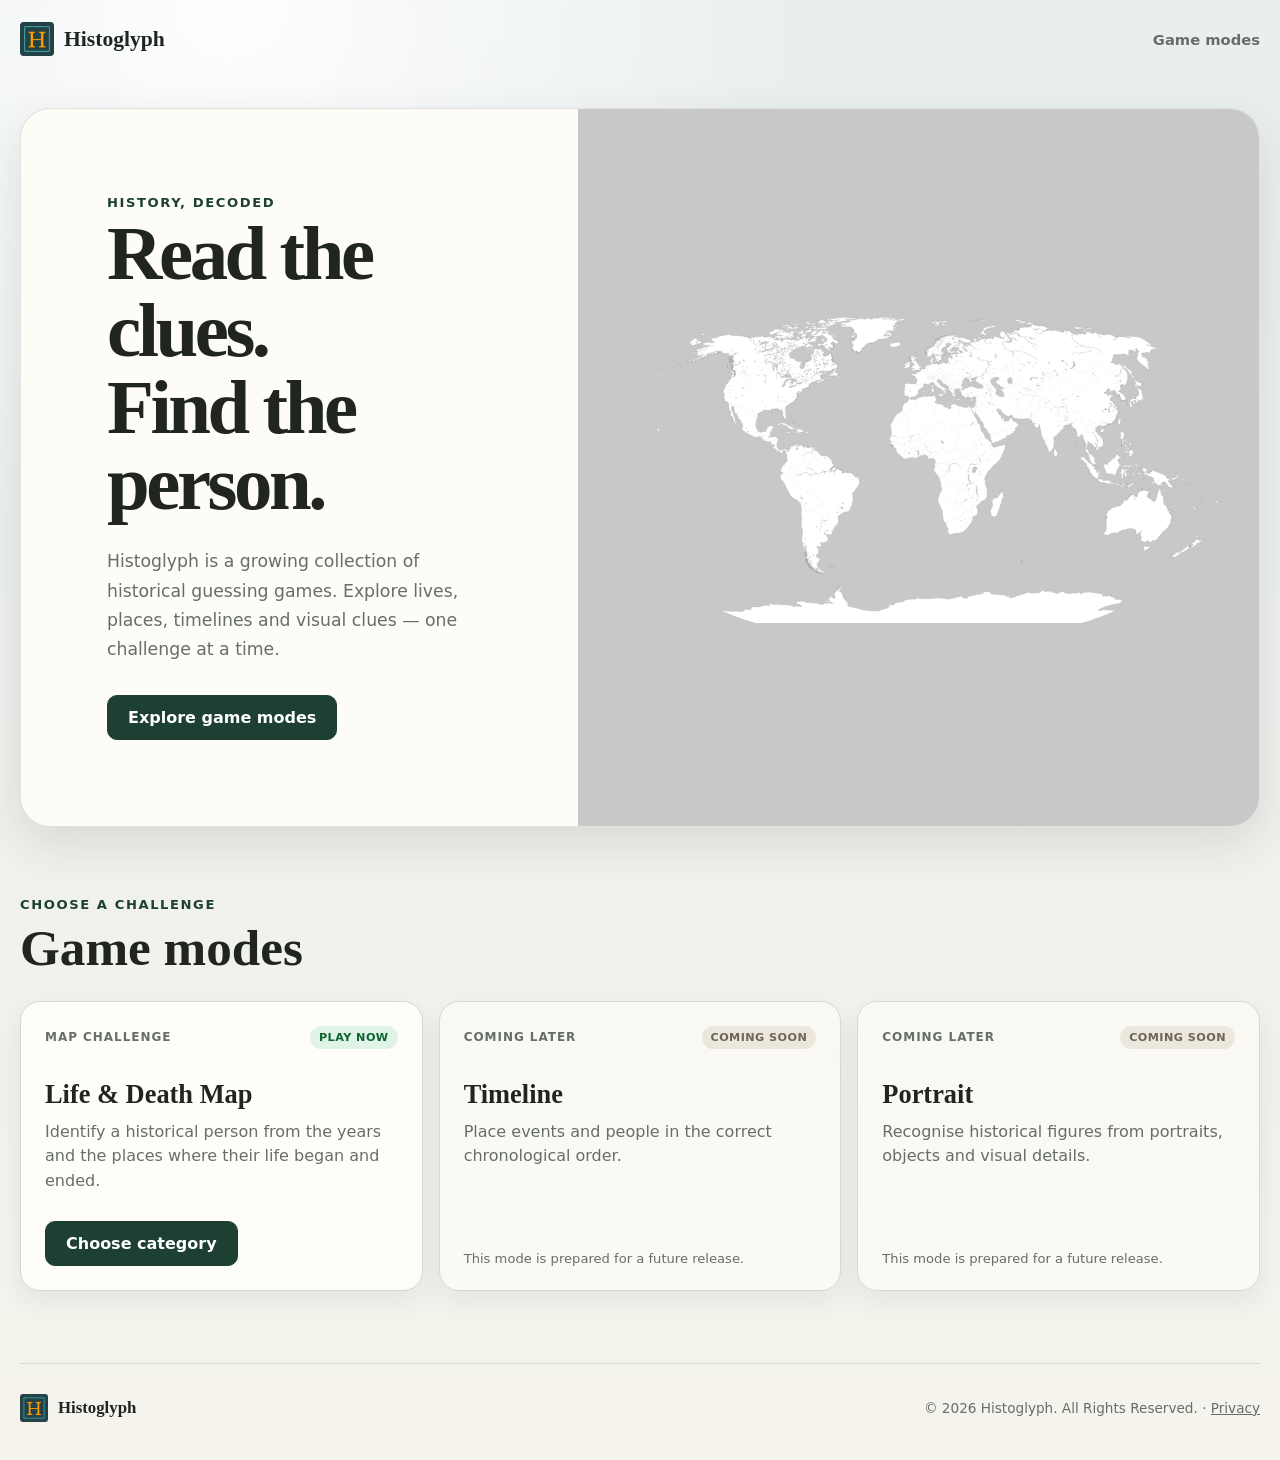
==== index.html @ e473306e "V34" ====
<!DOCTYPE html>
<html lang="en">
<head>
  <meta charset="UTF-8">
  <meta name="viewport" content="width=device-width, initial-scale=1.0">
  <link rel="icon" type="image/png" href="assets/Histoglyph_image.png">
  <link rel="apple-touch-icon" href="assets/Histoglyph_image.png">
  <meta name="description" content="Histoglyph is a collection of interactive history games.">
  <title>Histoglyph — History, decoded</title>
  <link rel="stylesheet" href="styles.css">
  <!-- Google AdSense / Auto ads -->
  <script async src="https://pagead2.googlesyndication.com/pagead/js/adsbygoogle.js?client=ca-pub-9513558430855383"
     crossorigin="anonymous"></script>
</head>
<body class="site-page">
  <header class="site-header">
    <a class="brand" href="index.html" aria-label="Histoglyph home">
      <img class="brand-logo" src="assets/Histoglyph_image.png" alt="" aria-hidden="true">
      <span>Histoglyph</span>
    </a>
    <nav class="site-nav" aria-label="Main navigation">
      <a href="#game-modes">Game modes</a>
    </nav>
  </header>

  <main>
    <section class="home-hero">
      <div class="home-hero-copy">
        <p class="eyebrow">History, decoded</p>
        <h1>Read the clues.<br>Find the person.</h1>
        <p class="home-hero-intro">
          Histoglyph is a growing collection of historical guessing games.
          Explore lives, places, timelines and visual clues — one challenge at a time.
        </p>
        <a class="primary-button hero-button" href="#game-modes">Explore game modes</a>
      </div>

      <div class="home-map-art home-map-art--map-only" aria-hidden="true">
        <img class="hero-map-only" src="assets/detailed-world-map.svg" alt="">
      </div>
    </section>

    <section id="game-modes" class="home-section">
      <div class="section-heading section-heading--compact">
        <div>
          <p class="eyebrow">Choose a challenge</p>
          <h2>Game modes</h2>
        </div>
      </div>
      <div id="game-mode-grid" class="mode-grid"></div>
    </section>

  </main>

  <footer class="site-footer">
    <a class="brand brand--small" href="index.html"><img class="brand-logo" src="assets/Histoglyph_image.png" alt="" aria-hidden="true"><span>Histoglyph</span></a>
    <p>© 2026 Histoglyph. All Rights Reserved. · <a href="privacy.html">Privacy</a></p>
  </footer>

  <script defer src="js/home.bundle.js"></script>
</body>
</html>
---- styles.css ----
:root {
  --background: #e8eef1;
  --surface: #fffdf8;
  --surface-strong: #f5f2e9;
  --text: #202522;
  --muted: #666e69;
  --border: #d4d8d5;
  --primary: #1d4033;
  --primary-hover: #122c22;
  --birth: #138a43;
  --death: #cb3d34;
  --correct: #126e37;
  --incorrect: #a42d27;
  --warning: #8a5a00;
  --warning-bg: #fff4cc;
  --ocean: #c8c8c8;
  --land: #ffffff;
  --coast: #a9a9a9;
  --boundary: #b8b8b8;
  --shadow: 0 16px 45px rgba(35, 48, 43, 0.12);
}

* { box-sizing: border-box; }

body {
  margin: 0;
  min-height: 100vh;
  color: var(--text);
  background:
    radial-gradient(circle at top left, rgba(255, 255, 255, 0.9), transparent 38%),
    var(--background);
  font-family:
    Inter, ui-sans-serif, system-ui, -apple-system, BlinkMacSystemFont,
    "Segoe UI", sans-serif;
}

button, input, select, textarea { font: inherit; }
button { cursor: pointer; }
button:disabled { cursor: not-allowed; opacity: 0.5; }
a { color: inherit; }

.game-shell {
  width: min(1120px, calc(100% - 32px));
  margin: 32px auto;
}

.game-header {
  display: flex;
  align-items: flex-start;
  justify-content: space-between;
  gap: 24px;
  margin-bottom: 22px;
}

.header-actions {
  display: flex;
  align-items: stretch;
  gap: 12px;
}

.eyebrow {
  margin: 0 0 6px;
  color: var(--primary);
  font-size: 0.82rem;
  font-weight: 800;
  letter-spacing: 0.12em;
  text-transform: uppercase;
}

h1 {
  margin: 0;
  font-family: Georgia, "Times New Roman", serif;
  font-size: clamp(2rem, 5vw, 4rem);
  line-height: 1;
}

.intro {
  max-width: 760px;
  margin: 14px 0 0;
  color: var(--muted);
  line-height: 1.6;
}

.score-card {
  min-width: 110px;
  padding: 16px 20px;
  border: 1px solid var(--border);
  border-radius: 16px;
  background: var(--surface);
  box-shadow: var(--shadow);
  text-align: center;
}

.score-card span,
.year-box span,
.round-box span,
.place-details span {
  display: block;
  margin-bottom: 3px;
  color: var(--muted);
  font-size: 0.78rem;
  font-weight: 800;
  letter-spacing: 0.08em;
  text-transform: uppercase;
}

.score-card strong { font-size: 2rem; }

.controls-panel,
.answer-card,
.map-card,
.clue-panel,
.place-details {
  border: 1px solid var(--border);
  background: var(--surface);
  box-shadow: var(--shadow);
}

.controls-panel {
  display: flex;
  align-items: end;
  justify-content: space-between;
  gap: 16px;
  margin-bottom: 16px;
  padding: 16px;
  border-radius: 16px;
}

.controls-panel label,
.answer-card label {
  display: grid;
  gap: 7px;
  font-weight: 750;
}

select, input, textarea {
  width: 100%;
  border: 1px solid var(--border);
  border-radius: 10px;
  color: var(--text);
  background: white;
}

select { min-width: 220px; padding: 10px 12px; }
input { padding: 13px 14px; }

.clue-panel {
  display: grid;
  grid-template-columns: 1fr auto 1fr;
  align-items: stretch;
  margin-bottom: 16px;
  overflow: hidden;
  border-radius: 16px;
}

.year-box, .round-box { padding: 18px 22px; text-align: center; }
.year-box strong, .round-box strong { font-size: clamp(1.3rem, 3vw, 2rem); }
.birth-year-box { border-left: 7px solid var(--birth); }
.death-year-box { border-right: 7px solid var(--death); }

.round-box {
  min-width: 150px;
  border-right: 1px solid var(--border);
  border-left: 1px solid var(--border);
  background: var(--surface-strong);
}

.data-warning {
  margin: 0 0 12px;
  padding: 10px 12px;
  border: 1px solid #e8c86b;
  border-radius: 10px;
  color: var(--warning);
  background: var(--warning-bg);
  font-weight: 700;
}

.map-card {
  overflow: hidden;
  border-radius: 20px;
}

.map-toolbar {
  display: flex;
  align-items: center;
  justify-content: space-between;
  gap: 12px;
  padding: 12px 14px;
  border-bottom: 1px solid var(--border);
  background: var(--surface-strong);
}

.map-toolbar-group {
  display: flex;
  flex-wrap: wrap;
  gap: 8px;
}

.region-button {
  padding: 8px 12px;
  border: 1px solid var(--border);
  border-radius: 999px;
  color: var(--text);
  background: white;
  font-size: 0.88rem;
  font-weight: 700;
}

.region-button.active {
  border-color: var(--primary);
  color: white;
  background: var(--primary);
}

.map-helper-text {
  margin: 0;
  color: var(--muted);
  font-size: 0.82rem;
}


.map-footer {
  display: flex;
  align-items: center;
  justify-content: space-between;
  gap: 16px;
  padding: 10px 14px;
}

.map-legend {
  display: flex;
  flex-wrap: wrap;
  gap: 14px;
  font-size: 0.84rem;
  font-weight: 700;
}

.legend-dot {
  display: inline-block;
  width: 9px;
  height: 9px;
  margin-right: 5px;
  border-radius: 999px;
}

.birth-dot { background: var(--birth); }
.death-dot { background: var(--death); }
.map-credit { margin: 0; color: var(--muted); font-size: 0.75rem; }

.place-details {
  display: grid;
  grid-template-columns: 1fr 1fr;
  gap: 1px;
  margin-top: 16px;
  overflow: hidden;
  border-radius: 16px;
  background: var(--border);
}

.place-details[hidden] { display: none; }
.place-details > div { padding: 15px 18px; background: var(--surface); }

.answer-card { margin-top: 16px; padding: 20px; border-radius: 18px; }

.guess-help {
  margin: 6px 0 10px;
  color: var(--muted);
  font-size: 0.88rem;
  line-height: 1.45;
}

.guess-help strong {
  color: var(--text);
}

.input-row { display: grid; grid-template-columns: 1fr auto; gap: 10px; margin-top: 2px; }

.primary-button,
.secondary-button,
.text-button {
  border-radius: 10px;
  font-weight: 800;
}

.primary-button {
  padding: 12px 20px;
  border: 1px solid var(--primary);
  color: white;
  background: var(--primary);
}
.primary-button:hover { background: var(--primary-hover); }

.secondary-button {
  padding: 10px 16px;
  border: 1px solid var(--border);
  color: var(--text);
  background: var(--surface-strong);
}
.secondary-button:hover { background: #e9e5db; }

.link-button { display: grid; place-items: center; text-decoration: none; }

.text-button {
  padding: 8px 0;
  border: 0;
  color: var(--muted);
  background: transparent;
  text-decoration: underline;
  text-underline-offset: 3px;
}

.action-row { display: flex; justify-content: space-between; gap: 12px; margin-top: 14px; }
.feedback { min-height: 28px; margin-top: 15px; font-weight: 750; line-height: 1.5; }
.feedback.correct { color: var(--correct); }
.feedback.incorrect { color: var(--incorrect); }
.feedback.neutral { color: var(--text); }

@media (max-width: 760px) {
  .game-shell { width: min(100% - 20px, 1120px); margin: 16px auto; }
  .game-header, .header-actions, .map-toolbar { flex-direction: column; align-items: stretch; }
  .score-card { min-width: 88px; }
  .controls-panel { align-items: stretch; flex-direction: column; }
  select { min-width: 0; }
  .clue-panel { grid-template-columns: 1fr 1fr; }
  .round-box {
    grid-column: 1 / -1;
    grid-row: 2;
    border: 0;
    border-top: 1px solid var(--border);
  }
  .birth-year-box, .death-year-box { grid-row: 1; }
  .input-row, .place-details { grid-template-columns: 1fr; }
  .map-footer { align-items: flex-start; flex-direction: column; }
  .offline-vector-map { min-height: 330px; }
}


.offline-vector-map {
  position: relative;
  width: 100%;
  aspect-ratio: 1419.6 / 719.98;
  min-height: 0;
  overflow: hidden;
  background: var(--ocean);
  cursor: grab;
  touch-action: none;
  user-select: none;
}

.offline-vector-map:active { cursor: grabbing; }

.offline-map-scene {
  position: absolute;
  inset: 0;
  transform-origin: 0 0;
  will-change: transform;
}

.offline-map-scene--animate {
  transition: transform 650ms cubic-bezier(0.22, 1, 0.36, 1);
}

.offline-map-image {
  display: block;
  width: 100%;
  height: 100%;
  pointer-events: none;
  user-select: none;
}

.offline-map-marker-layer {
  position: absolute;
  inset: 0;
  pointer-events: none;
}

.offline-map-marker {
  position: absolute;
  z-index: 4;
  width: 14px;
  height: 14px;
  padding: 0;
  border: 2px solid white;
  border-radius: 999px;
  box-shadow: 0 2px 8px rgba(0, 0, 0, 0.42);
  transform: translate(-50%, -50%) scale(var(--marker-inverse-scale, 1));
  transform-origin: center;
  pointer-events: auto;
}

.offline-map-marker--birth { background: var(--birth); }
.offline-map-marker--death { background: var(--death); }
.offline-map-marker--admin {
  width: 17px;
  height: 17px;
  background: #176fbd;
  cursor: grab;
  touch-action: none;
}
.offline-map-marker--admin:active { cursor: grabbing; }

.offline-map-controls {
  position: absolute;
  z-index: 10;
  top: 12px;
  right: 12px;
  display: grid;
  overflow: hidden;
  border: 1px solid rgba(0, 0, 0, 0.18);
  border-radius: 10px;
  background: rgba(255, 255, 255, 0.94);
  box-shadow: 0 5px 18px rgba(0, 0, 0, 0.14);
}

.offline-map-controls button {
  width: 38px;
  height: 36px;
  border: 0;
  border-bottom: 1px solid rgba(0, 0, 0, 0.12);
  color: #222;
  background: transparent;
  font-size: 1.15rem;
  font-weight: 800;
}

.offline-map-controls button:last-child { border-bottom: 0; }
.offline-map-controls button:hover { background: #f0f0f0; }

@media (max-width: 760px) {
  .offline-vector-map {
    min-height: 0;
    aspect-ratio: 1419.6 / 719.98;
  }
}


/* Timed round interface */
.round-status-panel {
  position: relative;
  display: grid;
  grid-template-columns: repeat(3, minmax(0, 1fr));
  margin-bottom: 16px;
  overflow: hidden;
  border: 1px solid var(--border);
  border-radius: 16px;
  background: var(--surface);
  box-shadow: var(--shadow);
}

.round-status-item {
  padding: 15px 18px 18px;
  text-align: center;
}

.round-status-item + .round-status-item {
  border-left: 1px solid var(--border);
}

.round-status-item span {
  display: block;
  margin-bottom: 4px;
  color: var(--muted);
  font-size: 0.75rem;
  font-weight: 800;
  letter-spacing: 0.07em;
  text-transform: uppercase;
}

.round-status-item strong {
  font-size: clamp(1.25rem, 3vw, 1.8rem);
}

.timer-progress {
  position: absolute;
  right: 0;
  bottom: 0;
  left: 0;
  height: 5px;
  overflow: hidden;
  background: #e5e5e5;
}

.timer-progress span {
  display: block;
  width: 100%;
  height: 100%;
  background: var(--primary);
  transform: scaleX(1);
  transform-origin: left center;
  transition: transform 80ms linear, background-color 180ms ease;
}

.round-time-low .timer-status strong,
.round-time-low .points-status strong {
  color: var(--death);
}

.round-time-low .timer-progress span {
  background: var(--death);
}

.map-stage-wrapper {
  position: relative;
}

.round-countdown {
  position: absolute;
  z-index: 30;
  left: 14px;
  bottom: 14px;
  display: flex;
  align-items: center;
  gap: 10px;
  padding: 9px 12px;
  border: 1px solid rgba(0, 0, 0, 0.18);
  border-radius: 12px;
  color: #242424;
  background: rgba(255, 255, 255, 0.94);
  box-shadow: 0 5px 18px rgba(0, 0, 0, 0.16);
  backdrop-filter: blur(6px);
  pointer-events: none;
}

.round-countdown[hidden] {
  display: none;
}

.round-countdown span {
  max-width: 90px;
  font-size: 0.66rem;
  font-weight: 850;
  letter-spacing: 0.09em;
  line-height: 1.15;
  text-transform: uppercase;
}

.round-countdown strong {
  min-width: 1.3em;
  font-family: Georgia, "Times New Roman", serif;
  font-size: 2rem;
  line-height: 0.9;
  text-align: center;
}

.countdown-pulse {
  animation: countdown-pulse 900ms cubic-bezier(0.22, 1, 0.36, 1);
}

@keyframes countdown-pulse {
  from {
    opacity: 0;
    transform: scale(1.3);
  }
  to {
    opacity: 1;
    transform: scale(1);
  }
}

/* Game marker with year and revealed place label */
.offline-map-marker--birth,
.offline-map-marker--death {
  width: 14px;
  height: 14px;
  padding: 0;
  border: 0;
  border-radius: 0;
  background: transparent;
  box-shadow: none;
  overflow: visible;
  pointer-events: none;
}

.offline-map-marker-dot {
  position: absolute;
  inset: 0;
  display: block;
  border: 2px solid white;
  border-radius: 999px;
  box-shadow: 0 2px 8px rgba(0, 0, 0, 0.42);
}

.offline-map-marker--birth .offline-map-marker-dot {
  background: var(--birth);
}

.offline-map-marker--death .offline-map-marker-dot {
  background: var(--death);
}

.offline-map-marker-label {
  position: absolute;
  z-index: 2;
  left: 18px;
  display: grid;
  gap: 3px;
  min-width: max-content;
  max-width: 230px;
  padding: 5px 8px;
  border: 1px solid rgba(0, 0, 0, 0.16);
  border-radius: 8px;
  color: #202020;
  background: rgba(255, 255, 255, 0.95);
  box-shadow: 0 2px 8px rgba(0, 0, 0, 0.16);
  line-height: 1.05;
}

.offline-map-marker-year {
  font-size: 0.76rem;
  font-weight: 900;
  white-space: nowrap;
}

.offline-map-marker-place {
  overflow: hidden;
  color: #4f5551;
  font-size: 0.68rem;
  font-weight: 750;
  text-overflow: ellipsis;
  white-space: nowrap;
}

.offline-map-marker-place[hidden] {
  display: none;
}

.offline-map-marker--birth .offline-map-marker-label {
  bottom: 10px;
  border-left: 4px solid var(--birth);
}

.offline-map-marker--death .offline-map-marker-label {
  top: 10px;
  border-left: 4px solid var(--death);
}

.offline-map-marker--label-left .offline-map-marker-label {
  right: 18px;
  left: auto;
  border-right: 4px solid;
  border-left-width: 1px;
}

.offline-map-marker--birth.offline-map-marker--label-left .offline-map-marker-label {
  border-right-color: var(--birth);
}

.offline-map-marker--death.offline-map-marker--label-left .offline-map-marker-label {
  border-right-color: var(--death);
}

@media (max-width: 760px) {
  .round-status-panel {
    grid-template-columns: 1fr 1fr;
  }

  .round-status-item:first-child {
    grid-column: 1 / -1;
    border-bottom: 1px solid var(--border);
  }

  .round-status-item:nth-child(2) {
    border-left: 0;
  }

  .offline-map-marker-label {
    max-width: 175px;
    padding: 4px 6px;
  }

  .offline-map-marker-year {
    font-size: 0.68rem;
  }

  .offline-map-marker-place {
    font-size: 0.62rem;
  }
}

@media (prefers-reduced-motion: reduce) {
  .countdown-pulse {
    animation: none;
  }
}


/* V10: compact game information and end-of-round result overlay */
.map-game-hud {
  position: absolute;
  z-index: 22;
  top: 12px;
  right: 12px;
  display: grid;
  grid-template-columns: repeat(3, auto);
  overflow: hidden;
  border: 1px solid rgba(0, 0, 0, 0.18);
  border-radius: 12px;
  background: rgba(255, 255, 255, 0.94);
  box-shadow: 0 5px 18px rgba(0, 0, 0, 0.16);
  backdrop-filter: blur(6px);
  pointer-events: none;
}

.map-game-hud-item {
  min-width: 82px;
  padding: 9px 12px;
  text-align: center;
}

.map-game-hud-item + .map-game-hud-item {
  border-left: 1px solid rgba(0, 0, 0, 0.12);
}

.map-game-hud-item span {
  display: block;
  margin-bottom: 2px;
  color: var(--muted);
  font-size: 0.64rem;
  font-weight: 850;
  letter-spacing: 0.07em;
  line-height: 1.1;
  text-transform: uppercase;
}

.map-game-hud-item strong {
  display: block;
  font-size: 1.08rem;
  line-height: 1.15;
}

.map-game-hud-item strong span {
  display: inline;
  margin: 0;
  color: inherit;
  font-size: inherit;
  letter-spacing: 0;
  line-height: inherit;
  text-transform: none;
}

.round-time-low .map-game-hud-time strong {
  color: var(--death);
}

/* Move the map's own zoom buttons away from the game HUD. */
.map-stage-wrapper .offline-map-controls {
  top: auto;
  right: 12px;
  bottom: 12px;
}

.round-result {
  position: absolute;
  z-index: 31;
  left: 14px;
  bottom: 14px;
  display: grid;
  gap: 7px;
  width: min(390px, calc(100% - 28px));
  padding: 16px 18px;
  border: 1px solid rgba(0, 0, 0, 0.18);
  border-radius: 14px;
  color: #242424;
  background: rgba(255, 255, 255, 0.96);
  box-shadow: 0 8px 28px rgba(0, 0, 0, 0.2);
  backdrop-filter: blur(7px);
  text-align: left;
}

.round-result[hidden] {
  display: none;
}

.round-result-status {
  justify-self: start;
  padding: 6px 11px;
  border-radius: 999px;
  color: white;
  background: var(--primary);
  font-size: 0.74rem;
  font-weight: 900;
  letter-spacing: 0.1em;
  text-transform: uppercase;
}

.round-result--correct .round-result-status {
  background: var(--correct);
}

.round-result--incorrect .round-result-status {
  background: var(--incorrect);
}

.round-result--neutral .round-result-status,
.round-result--game-over .round-result-status {
  background: var(--primary);
}

.round-result > strong {
  max-width: 100%;
  font-family: Georgia, "Times New Roman", serif;
  font-size: clamp(1.65rem, 4vw, 2.8rem);
  line-height: 1;
}

.round-result p {
  margin: 3px 0 0;
  font-size: 1.05rem;
  font-weight: 850;
}

.round-result p span {
  font-size: 1.3em;
}

.round-result small {
  color: #4d514e;
  font-size: 0.88rem;
  font-weight: 750;
}

.round-result--game-over > strong {
  font-size: clamp(1.7rem, 4vw, 2.8rem);
}

@media (max-width: 760px) {
  .map-game-hud {
    top: 8px;
    right: 8px;
    grid-template-columns: repeat(3, minmax(0, 1fr));
    width: min(310px, calc(100% - 16px));
  }

  .map-game-hud-item {
    min-width: 0;
    padding: 8px 6px;
  }

  .map-game-hud-item strong {
    font-size: 0.95rem;
  }

  .round-result {
    right: 8px;
    bottom: 8px;
    left: 8px;
    width: auto;
    padding: 13px 14px;
  }

  .round-countdown {
    left: 8px;
    bottom: 8px;
  }
}


/* Histoglyph platform structure */
.site-page {
  background:
    radial-gradient(circle at 18% 0%, rgba(255,255,255,.95), transparent 32%),
    linear-gradient(180deg, #e9eeef 0%, #f5f3ec 100%);
}

.site-header,
.site-footer {
  width: min(1240px, calc(100% - 36px));
  margin-inline: auto;
}

.site-header {
  display: flex;
  align-items: center;
  justify-content: space-between;
  gap: 24px;
  padding: 22px 0;
}

.brand,
.play-brand {
  display: inline-flex;
  align-items: center;
  gap: 10px;
  color: var(--text);
  font-family: Georgia, "Times New Roman", serif;
  font-size: 1.35rem;
  font-weight: 800;
  text-decoration: none;
}

.brand-mark {
  display: grid;
  width: 34px;
  height: 34px;
  place-items: center;
  border-radius: 50% 50% 46% 54% / 42% 55% 45% 58%;
  color: white;
  background: var(--primary);
  font-family: Georgia, "Times New Roman", serif;
  font-size: 1.05rem;
  font-weight: 900;
}

.brand--small { font-size: 1.05rem; }
.brand--small .brand-mark { width: 28px; height: 28px; font-size: .86rem; }

.brand-logo {
  display: block;
  width: 34px;
  height: 34px;
  flex: 0 0 34px;
  object-fit: contain;
}

.brand--small .brand-logo {
  width: 28px;
  height: 28px;
  flex-basis: 28px;
}

.site-nav { display: flex; align-items: center; gap: 22px; }
.site-nav a {
  color: var(--muted);
  font-size: .92rem;
  font-weight: 750;
  text-decoration: none;
}
.site-nav a:hover { color: var(--primary); }

.home-hero {
  display: grid;
  grid-template-columns: minmax(0, .9fr) minmax(420px, 1.1fr);
  width: min(1240px, calc(100% - 36px));
  min-height: 590px;
  margin: 30px auto 70px;
  overflow: hidden;
  border: 1px solid rgba(32,37,34,.12);
  border-radius: 30px;
  background: #fdfcf7;
  box-shadow: var(--shadow);
}

.home-hero-copy {
  display: flex;
  flex-direction: column;
  justify-content: center;
  padding: clamp(38px, 7vw, 86px);
}

.home-hero h1 {
  max-width: 650px;
  font-size: clamp(3rem, 6vw, 5.7rem);
  letter-spacing: -.045em;
}

.home-hero-intro {
  max-width: 590px;
  margin: 24px 0 30px;
  color: var(--muted);
  font-size: 1.08rem;
  line-height: 1.7;
}

.hero-button { align-self: flex-start; text-decoration: none; }

.home-map-art {
  position: relative;
  min-height: 460px;
  overflow: hidden;
  background: #c8c8c8;
}

/* Keep the world map and its decorative route in one SVG coordinate system.
   This prevents the dots from drifting away from the land when the hero crops. */
.hero-map-visual {
  position: absolute;
  width: 145%;
  height: 100%;
  left: -27%;
  top: 0;
  display: block;
  overflow: hidden;
}

.hero-map-visual image {
  opacity: .97;
}

.hero-map-route {
  fill: none;
  stroke: rgba(29,64,51,.58);
  stroke-width: 4.5;
  stroke-linecap: round;
  vector-effect: non-scaling-stroke;
}

.hero-map-point {
  stroke: #fff;
  stroke-width: 5;
  vector-effect: non-scaling-stroke;
  filter: drop-shadow(0 3px 7px rgba(0,0,0,.28));
}

.hero-map-point--birth { fill: var(--birth); }
.hero-map-point--death { fill: var(--death); }

.home-section,
.site-callout,
.mode-page-shell {
  width: min(1240px, calc(100% - 36px));
  margin-inline: auto;
}

.home-section { margin-bottom: 72px; }
.section-heading {
  display: grid;
  grid-template-columns: minmax(0, 1fr) minmax(280px, 460px);
  gap: 34px;
  align-items: end;
  margin-bottom: 24px;
}

.section-heading--compact { grid-template-columns: 1fr; }
.section-heading h2,
.site-callout h2,
.collection-section-heading h2 {
  margin: 0;
  font-family: Georgia, "Times New Roman", serif;
  font-size: clamp(2rem, 4vw, 3.4rem);
}
.section-heading > p,
.site-callout > p { margin: 0; color: var(--muted); line-height: 1.65; }

.mode-grid {
  display: grid;
  grid-template-columns: repeat(3, minmax(0, 1fr));
  gap: 16px;
}
.mode-card,
.collection-card {
  display: flex;
  flex-direction: column;
  min-height: 290px;
  padding: 24px;
  border: 1px solid var(--border);
  border-radius: 20px;
  background: var(--surface);
  box-shadow: 0 10px 28px rgba(35,48,43,.07);
}
.mode-card--clickable,
.collection-card--clickable { cursor: pointer; transition: transform .18s ease, box-shadow .18s ease, border-color .18s ease; }
.mode-card--clickable:hover,
.collection-card--clickable:hover {
  border-color: rgba(29,64,51,.55);
  box-shadow: 0 16px 34px rgba(35,48,43,.13);
  transform: translateY(-3px);
}
.mode-card--coming-soon,
.collection-card--coming-soon { background: rgba(255,253,248,.62); }
.mode-card-top { display: flex; align-items: center; justify-content: space-between; gap: 10px; }
.mode-card-eyebrow { color: var(--muted); font-size: .75rem; font-weight: 850; letter-spacing: .08em; text-transform: uppercase; }
.status-badge {
  display: inline-flex;
  align-self: flex-start;
  padding: 5px 9px;
  border-radius: 999px;
  font-size: .7rem;
  font-weight: 850;
  letter-spacing: .04em;
  text-transform: uppercase;
}
.status-badge--available { color: #0e6330; background: #dff3e6; }
.status-badge--coming-soon { color: #6d6658; background: #ebe7dc; }
.mode-card h2,
.collection-card h3 { margin: 30px 0 10px; font-family: Georgia, "Times New Roman", serif; font-size: 1.65rem; }
.mode-card p,
.collection-card p { margin: 0; color: var(--muted); line-height: 1.55; }
.mode-card-footer,
.collection-card-footer { display: flex; align-items: center; justify-content: space-between; gap: 12px; margin-top: auto; padding-top: 26px; }
.mode-card-action { text-decoration: none; }
.mode-card-disabled-text,
.collection-card-footer > span { color: var(--muted); font-size: .82rem; }
.compact-button { padding: 8px 14px; text-decoration: none; }

.site-callout {
  display: grid;
  grid-template-columns: 1fr 1fr;
  gap: 40px;
  margin-bottom: 80px;
  padding: 34px;
  border: 1px solid rgba(29,64,51,.18);
  border-radius: 22px;
  background: rgba(238,245,241,.85);
}

.site-footer {
  display: flex;
  align-items: center;
  justify-content: space-between;
  gap: 20px;
  padding: 30px 0 38px;
  border-top: 1px solid rgba(32,37,34,.12);
  color: var(--muted);
}
.site-footer p { margin: 0; font-size: .85rem; }

.mode-page-shell { margin-top: 22px; margin-bottom: 80px; }
.breadcrumbs { display: flex; flex-wrap: wrap; align-items: center; gap: 8px; color: var(--muted); font-size: .82rem; }
.breadcrumbs a { color: inherit; text-decoration: none; }
.breadcrumbs a:hover { color: var(--primary); }
.breadcrumbs--play { margin: 10px 0 15px; }
.mode-hero {
  display: grid;
  grid-template-columns: minmax(0, 1.25fr) minmax(300px, .75fr);
  gap: 40px;
  align-items: end;
  margin: 25px 0 58px;
  padding: clamp(30px, 5vw, 58px);
  border: 1px solid var(--border);
  border-radius: 24px;
  background: var(--surface);
  box-shadow: var(--shadow);
}
.mode-hero h1 { font-size: clamp(2.8rem, 6vw, 5rem); }
.mode-hero p:not(.eyebrow) { max-width: 720px; margin: 20px 0 0; color: var(--muted); font-size: 1.05rem; line-height: 1.7; }
.mode-rules { display: grid; gap: 10px; }
.mode-rules span { display: flex; align-items: baseline; gap: 9px; padding: 13px 15px; border-radius: 12px; background: var(--surface-strong); color: var(--muted); }
.mode-rules strong { color: var(--primary); font-size: 1.35rem; }
.collection-groups { display: grid; gap: 56px; }
.collection-section-heading { margin-bottom: 18px; }
.collection-section-heading h2 { font-size: 2.25rem; }
.collection-grid { display: grid; grid-template-columns: repeat(3, minmax(0, 1fr)); gap: 16px; }
.collection-card { min-height: 245px; }
.collection-card h3 { margin-top: 22px; }

.game-header--play { align-items: flex-end; }
.play-brand { margin-bottom: 2px; }
.game-header--play h1 { font-size: clamp(2.3rem, 5vw, 4.3rem); }

/* One split marker when birth and death are the same place */
.combined-dot {
  background: linear-gradient(90deg, var(--birth) 0 50%, var(--death) 50% 100%);
}
.offline-map-marker--combined {
  width: 16px;
  height: 16px;
  padding: 0;
  border: 0;
  border-radius: 0;
  background: transparent;
  box-shadow: none;
  overflow: visible;
  pointer-events: none;
}
.offline-map-marker--combined .offline-map-marker-dot {
  background: linear-gradient(90deg, var(--birth) 0 50%, var(--death) 50% 100%);
}
.offline-map-marker--combined .offline-map-marker-label {
  bottom: 11px;
  border-left: 0;
  padding-left: 11px;
}
.offline-map-marker--combined .offline-map-marker-label::before {
  content: "";
  position: absolute;
  top: 0;
  bottom: 0;
  left: 0;
  width: 4px;
  border-radius: 8px 0 0 8px;
  background: linear-gradient(180deg, var(--birth) 0 50%, var(--death) 50% 100%);
}
.offline-map-marker--combined.offline-map-marker--label-left .offline-map-marker-label {
  right: 20px;
  left: auto;
  padding-right: 11px;
  padding-left: 8px;
  border-right: 0;
}
.offline-map-marker--combined.offline-map-marker--label-left .offline-map-marker-label::before {
  right: 0;
  left: auto;
  border-radius: 0 8px 8px 0;
}

.person-textarea-grid { display: grid; grid-template-columns: 1fr 1fr; gap: 14px; }
.field-help { color: var(--muted); font-size: .76rem; font-weight: 500; }

@media (max-width: 900px) {
  .home-hero { grid-template-columns: 1fr; }
  .home-map-art { min-height: 390px; }
  .mode-grid,
  .collection-grid { grid-template-columns: repeat(2, minmax(0, 1fr)); }
  .mode-hero { grid-template-columns: 1fr; }
}

@media (max-width: 650px) {
  .site-header { align-items: flex-start; }
  .site-nav { flex-direction: column; align-items: flex-end; gap: 8px; }
  .home-hero { margin-top: 10px; border-radius: 20px; }
  .home-hero-copy { padding: 34px 24px; }
  .home-map-art { min-height: 285px; }
  .section-heading,
  .site-callout { grid-template-columns: 1fr; }
  .mode-grid,
  .collection-grid,
  .person-textarea-grid { grid-template-columns: 1fr; }
  .site-footer { align-items: flex-start; flex-direction: column; }
  .game-header--play { align-items: stretch; }
}


/* V13: pre-game settings dialog */
.game-settings-dialog {
  width: min(610px, calc(100% - 28px));
  padding: 0;
  overflow: hidden;
  border: 1px solid rgba(32, 37, 34, 0.18);
  border-radius: 22px;
  color: var(--text);
  background: var(--surface);
  box-shadow: 0 28px 80px rgba(19, 28, 24, 0.3);
}

.game-settings-dialog::backdrop {
  background: rgba(28, 34, 31, 0.58);
  backdrop-filter: blur(5px);
}

.game-settings-form {
  display: grid;
  gap: 20px;
  padding: clamp(22px, 5vw, 34px);
}

.game-settings-heading {
  display: flex;
  align-items: flex-start;
  justify-content: space-between;
  gap: 18px;
}

.game-settings-heading h2 {
  margin: 0;
  font-family: Georgia, "Times New Roman", serif;
  font-size: clamp(1.8rem, 5vw, 2.55rem);
  line-height: 1;
}

.game-settings-heading p:last-child {
  margin: 10px 0 0;
  color: var(--muted);
  line-height: 1.5;
}

.dialog-close-button {
  display: grid;
  flex: 0 0 auto;
  width: 38px;
  height: 38px;
  place-items: center;
  border: 1px solid var(--border);
  border-radius: 999px;
  color: var(--text);
  background: var(--surface-strong);
  font-size: 1.45rem;
  line-height: 1;
}

.game-settings-options {
  display: grid;
  gap: 10px;
}

.game-setting-option {
  display: flex;
  align-items: center;
  justify-content: space-between;
  gap: 18px;
  padding: 16px;
  border: 1px solid var(--border);
  border-radius: 14px;
  background: white;
  cursor: pointer;
}

.game-setting-option:hover {
  border-color: rgba(29, 64, 51, 0.52);
  background: #f8faf8;
}

.game-setting-copy {
  display: grid;
  gap: 4px;
}

.game-setting-copy strong {
  font-size: 1rem;
}

.game-setting-copy small {
  max-width: 430px;
  color: var(--muted);
  font-size: 0.84rem;
  line-height: 1.45;
}

.game-setting-option input[type="checkbox"] {
  width: 22px;
  height: 22px;
  flex: 0 0 auto;
  accent-color: var(--primary);
}

.game-settings-note {
  padding: 12px 14px;
  border-left: 4px solid var(--primary);
  border-radius: 8px;
  color: var(--muted);
  background: var(--surface-strong);
  font-size: 0.84rem;
  line-height: 1.5;
}

.game-settings-actions {
  display: flex;
  justify-content: flex-end;
  gap: 10px;
}

.play-settings-summary {
  display: flex;
  flex-wrap: wrap;
  gap: 8px;
  margin-top: 14px;
}

.play-settings-summary span {
  padding: 7px 10px;
  border: 1px solid var(--border);
  border-radius: 999px;
  color: var(--muted);
  background: var(--surface-strong);
  font-size: 0.78rem;
  font-weight: 750;
}

.map-game-hud-item[hidden] {
  display: none;
}

.untimed-game .map-game-hud {
  grid-template-columns: repeat(2, auto);
}

@media (max-width: 640px) {
  .game-settings-actions {
    align-items: stretch;
    flex-direction: column-reverse;
  }

  .game-settings-actions button {
    width: 100%;
  }

  .game-setting-option {
    align-items: flex-start;
  }
}


/* V14: reliable map loading and flexible game settings */
.map-load-error {
  display: grid;
  width: 100%;
  height: 100%;
  place-content: center;
  gap: 8px;
  padding: 30px;
  color: #722b25;
  background: #f2e7e4;
  text-align: center;
}

.map-load-error strong {
  font-size: 1.05rem;
}

.map-load-error span {
  max-width: 520px;
  color: #6c504d;
  font-size: 0.86rem;
  line-height: 1.5;
}

.game-setting-number {
  width: 92px !important;
  min-width: 92px;
  padding: 10px 8px !important;
  border: 1px solid var(--border);
  border-radius: 10px;
  text-align: center;
  font-weight: 800;
}

.untimed-game .map-game-hud {
  grid-template-columns: repeat(2, auto);
}

.untimed-game #result-metric {
  color: var(--primary);
}

@media (max-width: 640px) {
  .game-setting-option--number {
    align-items: center;
  }

  .game-setting-number {
    width: 78px !important;
    min-width: 78px;
  }
}


/* Projection-safe geometry: both the map image and markers use the exact
   1419.6 × 719.98 SVG viewBox generated by Basemap's Robinson projection. */
.offline-vector-map {
  aspect-ratio: 1419.6 / 719.98;
  min-height: 0;
}
.offline-map-scene,
.offline-map-image,
.offline-map-marker-layer {
  width: 100%;
  height: 100%;
}
.offline-map-image {
  object-fit: fill;
}

/* Supabase administration and setup */
.auth-gate{min-height:100vh;display:grid;place-items:center;padding:24px}.auth-gate[hidden]{display:none}.auth-card{width:min(440px,100%);display:grid;gap:14px;padding:28px;border:1px solid var(--border);border-radius:18px;background:var(--surface);box-shadow:var(--shadow)}.auth-card h1{font-size:2.4rem}.auth-card label{display:grid;gap:6px;font-weight:750}.admin-header-actions{display:flex;flex-wrap:wrap;gap:10px;align-items:center}.pagination-row{display:flex;align-items:center;justify-content:space-between;gap:8px;margin-top:12px;color:var(--muted);font-size:.86rem}.setup-check-list{display:grid;gap:10px;margin-top:18px}.setup-check-row{display:grid;gap:4px;padding:12px;border:1px solid var(--border);border-radius:10px;background:var(--surface-strong)}.setup-check-row span{color:var(--muted);font-size:.9rem}code{font-family:ui-monospace,SFMono-Regular,Menlo,monospace}


/* V18: difficulty selector in the pre-game dialog */
.game-setting-select {
  width: min(190px, 42vw);
  min-width: 155px;
  padding: 10px 34px 10px 12px;
  border: 1px solid var(--border);
  border-radius: 10px;
  color: var(--text);
  background: white;
  font-weight: 750;
}

@media (max-width: 640px) {
  .game-setting-option--select {
    align-items: center;
  }
  .game-setting-select {
    width: 155px;
    min-width: 135px;
  }
}

/* V18: collision-aware map labels. JavaScript tries several positions and
   selects a combination that stays inside the map and does not overlap. */
.offline-map-marker-label {
  top: auto;
  right: auto;
  bottom: auto;
  left: auto;
}

.offline-map-marker[data-label-position="top-right"] .offline-map-marker-label {
  bottom: 12px;
  left: 18px;
}
.offline-map-marker[data-label-position="top-left"] .offline-map-marker-label {
  right: 18px;
  bottom: 12px;
}
.offline-map-marker[data-label-position="bottom-right"] .offline-map-marker-label {
  top: 12px;
  left: 18px;
}
.offline-map-marker[data-label-position="bottom-left"] .offline-map-marker-label {
  top: 12px;
  right: 18px;
}
.offline-map-marker[data-label-position="right"] .offline-map-marker-label {
  top: 50%;
  left: 19px;
  transform: translateY(-50%);
}
.offline-map-marker[data-label-position="left"] .offline-map-marker-label {
  top: 50%;
  right: 19px;
  transform: translateY(-50%);
}
.offline-map-marker[data-label-position="top"] .offline-map-marker-label {
  bottom: 18px;
  left: 50%;
  transform: translateX(-50%);
}
.offline-map-marker[data-label-position="bottom"] .offline-map-marker-label {
  top: 18px;
  left: 50%;
  transform: translateX(-50%);
}

/* Accent follows the side on which the label is placed. */
.offline-map-marker[data-label-position$="left"] .offline-map-marker-label,
.offline-map-marker[data-label-position="left"] .offline-map-marker-label {
  border-right-width: 4px;
  border-left-width: 1px;
}
.offline-map-marker--birth[data-label-position$="left"] .offline-map-marker-label,
.offline-map-marker--birth[data-label-position="left"] .offline-map-marker-label {
  border-right-color: var(--birth);
}
.offline-map-marker--death[data-label-position$="left"] .offline-map-marker-label,
.offline-map-marker--death[data-label-position="left"] .offline-map-marker-label {
  border-right-color: var(--death);
}


/* V20: labels are rendered in a viewport-level layer instead of inside the
   zoomed map scene. This keeps text crisp at every zoom level. */
.offline-map-label-layer {
  position: absolute;
  z-index: 7;
  inset: 0;
  overflow: visible;
  pointer-events: none;
}

.offline-map-label-layer--animate .offline-map-marker-label {
  transition: left 650ms cubic-bezier(0.22, 1, 0.36, 1), top 650ms cubic-bezier(0.22, 1, 0.36, 1);
}

.offline-map-label-layer .offline-map-marker-label {
  position: absolute;
  top: 0;
  left: 0;
  right: auto;
  bottom: auto;
  margin: 0;
  transform: none;
  transform-origin: top left;
  -webkit-font-smoothing: antialiased;
  -moz-osx-font-smoothing: grayscale;
  text-rendering: geometricPrecision;
  backface-visibility: hidden;
  will-change: left, top;
}

.offline-map-marker-label[data-label-position="top-right"] {
  transform: translate(18px, calc(-100% - 12px));
}
.offline-map-marker-label[data-label-position="top-left"] {
  transform: translate(calc(-100% - 18px), calc(-100% - 12px));
}
.offline-map-marker-label[data-label-position="bottom-right"] {
  transform: translate(18px, 12px);
}
.offline-map-marker-label[data-label-position="bottom-left"] {
  transform: translate(calc(-100% - 18px), 12px);
}
.offline-map-marker-label[data-label-position="right"] {
  transform: translate(19px, -50%);
}
.offline-map-marker-label[data-label-position="left"] {
  transform: translate(calc(-100% - 19px), -50%);
}
.offline-map-marker-label[data-label-position="top"] {
  transform: translate(-50%, calc(-100% - 18px));
}
.offline-map-marker-label[data-label-position="bottom"] {
  transform: translate(-50%, 18px);
}

.offline-map-marker-label--birth {
  border-left: 4px solid var(--birth);
}
.offline-map-marker-label--death {
  border-left: 4px solid var(--death);
}
.offline-map-marker-label--combined {
  border-left: 0;
  padding-left: 11px;
}
.offline-map-marker-label--combined::before {
  content: "";
  position: absolute;
  top: 0;
  bottom: 0;
  left: 0;
  width: 4px;
  border-radius: 8px 0 0 8px;
  background: linear-gradient(180deg, var(--birth) 0 50%, var(--death) 50% 100%);
}

.offline-map-marker-label[data-label-position$="left"],
.offline-map-marker-label[data-label-position="left"] {
  border-right-width: 4px;
  border-left-width: 1px;
}
.offline-map-marker-label--birth[data-label-position$="left"],
.offline-map-marker-label--birth[data-label-position="left"] {
  border-right-color: var(--birth);
}
.offline-map-marker-label--death[data-label-position$="left"],
.offline-map-marker-label--death[data-label-position="left"] {
  border-right-color: var(--death);
}
.offline-map-marker-label--combined[data-label-position$="left"],
.offline-map-marker-label--combined[data-label-position="left"] {
  padding-right: 11px;
  padding-left: 8px;
  border-right: 0;
}
.offline-map-marker-label--combined[data-label-position$="left"]::before,
.offline-map-marker-label--combined[data-label-position="left"]::before {
  right: 0;
  left: auto;
  border-radius: 0 8px 8px 0;
}


/* V23: portrait result card. The image credit is a full-width footer rather
   than a caption constrained to the portrait width. */
.result-portrait {
  grid-column: 1;
  grid-row: 1 / span 4;
  width: 136px;
  margin: 0;
  align-self: start;
}
.result-portrait[hidden] { display: none; }
.result-portrait img {
  display: block;
  width: 136px;
  aspect-ratio: 4 / 5;
  border: 1px solid rgba(0, 0, 0, 0.10);
  border-radius: 11px;
  object-fit: cover;
  background: var(--surface-strong);
  box-shadow: 0 3px 12px rgba(0, 0, 0, 0.10);
}

.round-result.round-result--has-portrait {
  grid-template-columns: 136px minmax(0, 1fr);
  grid-template-rows: auto auto auto auto auto;
  column-gap: 17px;
  row-gap: 8px;
  width: min(560px, calc(100% - 28px));
  padding: 18px;
}
.round-result--has-portrait > .round-result-status,
.round-result--has-portrait > strong,
.round-result--has-portrait > p,
.round-result--has-portrait > small { grid-column: 2; }

.result-portrait-credit-row {
  grid-column: 1 / -1;
  display: flex;
  flex-wrap: wrap;
  gap: 4px;
  margin-top: 4px;
  padding-top: 9px;
  border-top: 1px solid rgba(0, 0, 0, 0.10);
  color: #666c68;
  font-size: 0.68rem;
  line-height: 1.35;
  overflow-wrap: anywhere;
}
.result-portrait-credit-row[hidden] { display: none; }
.result-portrait-credit-row span { font-weight: 750; }
.result-portrait-credit-row a {
  color: inherit;
  text-decoration: none;
}
.result-portrait-credit-row a[href]:hover { text-decoration: underline; }

#result-metric[hidden] { display: none; }

@media (max-width: 520px) {
  .result-portrait,
  .result-portrait img { width: 102px; }
  .round-result.round-result--has-portrait {
    grid-template-columns: 102px minmax(0, 1fr);
    column-gap: 12px;
    padding: 14px;
  }
  .result-portrait-credit-row { font-size: 0.62rem; }
}

/* V26: homepage hero uses a concrete example round with a portrait card. */
.hero-map-callout rect {
  fill: rgba(255, 255, 255, 0.96);
  stroke: rgba(32, 37, 34, 0.12);
  stroke-width: 1.4;
}
.hero-map-callout text {
  fill: #202522;
  font-family: Inter, ui-sans-serif, system-ui, -apple-system, BlinkMacSystemFont, "Segoe UI", sans-serif;
  font-size: 15px;
  font-weight: 900;
  letter-spacing: 0.02em;
}
.hero-map-callout-place {
  fill: #5a615d;
  font-size: 13px;
  font-weight: 700;
}
.hero-map-callout--birth rect { stroke: rgba(19, 138, 67, 0.35); }
.hero-map-callout--death rect { stroke: rgba(203, 61, 52, 0.35); }

.hero-person-card {
  position: absolute;
  right: 24px;
  bottom: 24px;
  z-index: 2;
  width: min(270px, calc(100% - 40px));
  overflow: hidden;
  border: 1px solid rgba(32, 37, 34, 0.12);
  border-radius: 18px;
  background: rgba(255, 253, 248, 0.98);
  box-shadow: 0 18px 40px rgba(14, 19, 17, 0.22);
  backdrop-filter: blur(8px);
}
.hero-person-card__image-wrap {
  position: relative;
  aspect-ratio: 4 / 3.7;
  overflow: hidden;
  background: #dedad2;
}
.hero-person-card__image {
  display: block;
  width: 100%;
  height: 100%;
  object-fit: cover;
  object-position: center top;
  filter: grayscale(1);
}
.hero-person-card__image-wrap::after {
  content: "";
  position: absolute;
  inset: auto 0 0;
  height: 56%;
  background: linear-gradient(180deg, rgba(10, 15, 13, 0) 0%, rgba(10, 15, 13, 0.74) 100%);
}
.hero-person-card__name-badge {
  position: absolute;
  right: 14px;
  bottom: 14px;
  left: 14px;
  z-index: 1;
  color: white;
  font-family: Georgia, "Times New Roman", serif;
  font-size: 1.42rem;
  font-weight: 700;
  line-height: 1.05;
}
.hero-person-card__facts {
  display: grid;
  grid-template-columns: 1fr 1fr;
  gap: 1px;
  background: rgba(32, 37, 34, 0.1);
}
.hero-person-card__facts > div {
  display: grid;
  gap: 4px;
  padding: 13px 14px;
  background: rgba(255, 253, 248, 0.98);
}
.hero-person-card__facts span {
  color: var(--muted);
  font-size: 0.73rem;
  font-weight: 800;
  letter-spacing: 0.08em;
  text-transform: uppercase;
}
.hero-person-card__facts strong {
  font-size: 0.96rem;
  line-height: 1.25;
}

/* V26: better phone layout for the actual game. */
@media (max-width: 760px) {
  .game-header--play h1 {
    font-size: clamp(1.9rem, 9vw, 2.7rem);
  }

  .play-settings-summary span {
    font-size: 0.72rem;
  }

  .header-actions > * {
    width: 100%;
  }

  .map-card,
  .answer-card {
    border-radius: 16px;
  }

  .map-stage-wrapper {
    padding-top: 0;
  }

  .map-game-hud {
    top: 10px;
    right: 10px;
    left: 10px;
    grid-template-columns: repeat(3, minmax(0, 1fr));
  }

  .map-game-hud-item {
    min-width: 0;
    padding: 8px 7px;
  }

  .map-game-hud-item span {
    font-size: 0.63rem;
  }

  .map-game-hud-item strong {
    font-size: 0.95rem;
  }

  .round-countdown {
    width: min(240px, calc(100% - 24px));
    padding: 14px 18px;
  }

  .answer-card {
    padding: 16px;
  }

  .input-row,
  .action-row {
    grid-template-columns: 1fr;
    flex-direction: column;
  }

  .action-row > * {
    width: 100%;
  }

  .guess-help {
    font-size: 0.84rem;
  }

  .feedback {
    min-height: 0;
  }

  .offline-map-marker-label {
    max-width: 160px;
    padding: 5px 7px;
  }

  .offline-map-marker-year {
    font-size: 0.72rem;
  }

  .offline-map-marker-place {
    font-size: 0.66rem;
  }
}

@media (max-width: 640px) {
  .home-map-art {
    min-height: 355px;
  }

  .hero-map-visual {
    width: 170%;
    left: -37%;
  }

  .hero-map-callout {
    display: none;
  }

  .hero-person-card {
    right: 14px;
    bottom: 14px;
    width: min(218px, calc(100% - 28px));
    border-radius: 15px;
  }

  .hero-person-card__name-badge {
    right: 12px;
    bottom: 12px;
    left: 12px;
    font-size: 1.18rem;
  }

  .hero-person-card__facts {
    grid-template-columns: 1fr;
  }

  .map-credit {
    line-height: 1.45;
  }

  .round-result {
    width: min(92vw, 420px);
    padding: 16px;
  }

  .round-result.round-result--has-portrait {
    grid-template-columns: 1fr;
    grid-template-rows: auto;
    row-gap: 10px;
    width: min(92vw, 420px);
    padding: 16px;
  }

  .result-portrait {
    grid-column: 1;
    grid-row: auto;
    width: min(138px, 44vw);
    justify-self: center;
  }

  .result-portrait img {
    width: 100%;
  }

  .round-result--has-portrait > .round-result-status,
  .round-result--has-portrait > strong,
  .round-result--has-portrait > p,
  .round-result--has-portrait > small,
  .result-portrait-credit-row {
    grid-column: 1;
    text-align: center;
  }

  .result-portrait-credit-row {
    justify-content: center;
  }
}


/* V27: the settings dialog remains fully usable on small phone screens. */
.game-settings-dialog {
  max-height: calc(100dvh - 20px);
  overflow: hidden;
}

.game-settings-form {
  max-height: calc(100dvh - 22px);
  overflow-y: auto;
  overscroll-behavior: contain;
  -webkit-overflow-scrolling: touch;
  scrollbar-gutter: stable;
}

.game-settings-actions {
  position: sticky;
  z-index: 4;
  bottom: 0;
  margin: 0 -2px -2px;
  padding: 14px 2px 2px;
  background: linear-gradient(180deg, rgba(255,253,248,0), var(--surface) 28%);
}

/* V27: focus the decorative homepage map on the transatlantic Einstein example.
   Both points remain inside the visible crop on desktop and mobile. */
.hero-map-visual {
  width: 100%;
  height: 100%;
  left: 0;
  top: 0;
}

.hero-person-card__placeholder {
  display: grid;
  width: 100%;
  height: 100%;
  place-items: center;
  color: rgba(29, 64, 51, 0.58);
  background:
    radial-gradient(circle at 50% 28%, rgba(255,255,255,.86), transparent 34%),
    linear-gradient(145deg, #dfe8e3, #cbd6d0);
  font-family: Georgia, "Times New Roman", serif;
  font-size: 4rem;
  font-weight: 700;
}

.hero-person-card__image[hidden],
.hero-person-card__placeholder[hidden] {
  display: none;
}

.hero-person-card--loaded .hero-person-card__image {
  animation: heroPortraitFade .28s ease-out both;
}

@keyframes heroPortraitFade {
  from { opacity: 0; transform: scale(1.015); }
  to { opacity: 1; transform: scale(1); }
}

@media (max-width: 640px) {
  .game-settings-dialog {
    width: calc(100% - 16px);
    max-height: calc(100dvh - 12px);
    border-radius: 18px;
  }

  .game-settings-form {
    max-height: calc(100dvh - 14px);
    padding: 18px 16px 14px;
  }

  .game-settings-heading {
    gap: 10px;
  }

  .game-settings-heading h2 {
    font-size: 1.8rem;
  }

  .game-settings-options {
    gap: 8px;
  }

  .game-setting-option {
    padding: 13px;
  }

  .game-setting-option--number,
  .game-setting-option--select {
    align-items: center;
  }

  .game-settings-note {
    font-size: .78rem;
  }

  .game-settings-actions {
    gap: 8px;
    padding-top: 18px;
  }

  .home-map-art {
    min-height: 390px;
  }

  .hero-map-visual {
    width: 100%;
    left: 0;
  }

  .hero-map-callout {
    display: block;
  }

  .hero-person-card {
    right: 12px;
    bottom: 12px;
    width: min(205px, calc(100% - 24px));
  }

  .hero-person-card__image-wrap {
    aspect-ratio: 4 / 3.25;
  }

  .hero-person-card__facts > div {
    padding: 9px 10px;
  }

  .hero-person-card__facts span {
    font-size: .64rem;
  }

  .hero-person-card__facts strong {
    font-size: .8rem;
  }
}


/* V28: polished homepage location labels and proportional life facts. */
.hero-map-callout-bg {
  fill: rgba(255, 255, 255, 0.97);
  stroke: rgba(32, 37, 34, 0.16);
  stroke-width: 1.1;
  filter: drop-shadow(0 3px 5px rgba(25, 32, 29, 0.13));
}

.hero-map-callout-accent {
  stroke: none;
}

.hero-map-callout--birth .hero-map-callout-accent { fill: var(--birth); }
.hero-map-callout--death .hero-map-callout-accent { fill: var(--death); }

.hero-map-callout-leader {
  fill: none;
  stroke-width: 1.5;
  stroke-linecap: round;
  opacity: 0.62;
  vector-effect: non-scaling-stroke;
}
.hero-map-callout-leader--birth { stroke: var(--birth); }
.hero-map-callout-leader--death { stroke: var(--death); }

.hero-map-callout text {
  font-family: Inter, ui-sans-serif, system-ui, -apple-system, BlinkMacSystemFont, "Segoe UI", sans-serif;
  letter-spacing: 0;
}

.hero-map-callout-year {
  fill: #202522;
  font-size: 14px;
  font-weight: 850;
}

.hero-map-callout-place {
  fill: #626965;
  font-size: 12px;
  font-weight: 650;
}

.hero-person-card__facts {
  gap: 0;
  background: #fffdf8;
  border-top: 1px solid rgba(32, 37, 34, 0.10);
}

.hero-person-card__fact {
  position: relative;
  display: grid;
  grid-template-columns: auto 1fr;
  grid-template-areas:
    "label label"
    "year place";
  align-items: baseline;
  column-gap: 7px;
  row-gap: 3px;
  min-width: 0;
  padding: 12px 14px 13px;
  background: #fffdf8;
}

.hero-person-card__fact + .hero-person-card__fact {
  border-left: 1px solid rgba(32, 37, 34, 0.10);
}

.hero-person-card__fact-label {
  grid-area: label;
  display: flex;
  align-items: center;
  gap: 6px;
  margin: 0;
  color: #737a76;
  font-size: 0.62rem;
  font-weight: 800;
  letter-spacing: 0.095em;
  line-height: 1;
  text-transform: uppercase;
}

.hero-person-card__fact-label i {
  width: 6px;
  height: 6px;
  flex: 0 0 auto;
  border-radius: 50%;
}

.hero-person-card__fact--birth .hero-person-card__fact-label i { background: var(--birth); }
.hero-person-card__fact--death .hero-person-card__fact-label i { background: var(--death); }

.hero-person-card__fact strong {
  grid-area: year;
  margin: 0;
  color: #202522;
  font-family: Georgia, "Times New Roman", serif;
  font-size: 1.08rem;
  font-weight: 700;
  line-height: 1;
}

.hero-person-card__fact small {
  grid-area: place;
  min-width: 0;
  overflow: hidden;
  color: #59605c;
  font-size: 0.75rem;
  font-weight: 700;
  line-height: 1.15;
  text-overflow: ellipsis;
  white-space: nowrap;
}

@media (max-width: 640px) {
  .hero-person-card__facts {
    grid-template-columns: 1fr 1fr;
  }

  .hero-person-card__fact {
    grid-template-columns: 1fr;
    grid-template-areas:
      "label"
      "year"
      "place";
    gap: 3px;
    padding: 10px 10px 11px;
  }

  .hero-person-card__fact + .hero-person-card__fact {
    border-top: 0;
    border-left: 1px solid rgba(32, 37, 34, 0.10);
  }

  .hero-person-card__fact strong {
    font-size: 0.98rem;
  }

  .hero-person-card__fact small {
    font-size: 0.68rem;
  }

  .hero-person-card__fact-label {
    font-size: 0.56rem;
  }
}

/* V28 specificity guards against the older V26 hero rules. */
.hero-map-callout .hero-map-callout-bg {
  fill: rgba(255, 255, 255, 0.97);
  stroke: rgba(32, 37, 34, 0.16);
  stroke-width: 1.1;
}
.hero-map-callout .hero-map-callout-accent { stroke: none; }
.hero-map-callout--birth .hero-map-callout-bg,
.hero-map-callout--death .hero-map-callout-bg { stroke: rgba(32, 37, 34, 0.16); }

.hero-person-card__facts > .hero-person-card__fact {
  display: grid;
  grid-template-columns: auto 1fr;
  grid-template-areas: "label label" "year place";
  align-items: baseline;
  column-gap: 7px;
  row-gap: 3px;
  min-width: 0;
  padding: 12px 14px 13px;
  background: #fffdf8;
}
.hero-person-card__facts .hero-person-card__fact-label {
  grid-area: label;
  display: flex;
  margin: 0;
  color: #737a76;
  font-size: 0.62rem;
  font-weight: 800;
  letter-spacing: 0.095em;
  line-height: 1;
  text-transform: uppercase;
}
.hero-person-card__facts .hero-person-card__fact strong {
  grid-area: year;
  font-family: Georgia, "Times New Roman", serif;
  font-size: 1.08rem;
  line-height: 1;
}
.hero-person-card__facts .hero-person-card__fact small {
  grid-area: place;
  color: #59605c;
  font-size: 0.75rem;
  font-weight: 700;
  line-height: 1.15;
}

@media (max-width: 640px) {
  .hero-person-card__facts > .hero-person-card__fact {
    grid-template-columns: 1fr;
    grid-template-areas: "label" "year" "place";
    gap: 3px;
    padding: 10px 10px 11px;
  }
  .hero-person-card__facts .hero-person-card__fact strong { font-size: 0.98rem; }
  .hero-person-card__facts .hero-person-card__fact small { font-size: 0.68rem; }
  .hero-person-card__facts .hero-person-card__fact-label { font-size: 0.56rem; }
}


/* V29: smaller map clues and fully readable birth/death locations. */
.hero-map-point {
  stroke-width: 3;
  filter: drop-shadow(0 2px 4px rgba(0, 0, 0, 0.22));
}

.hero-map-callout-bg {
  filter: drop-shadow(0 2px 4px rgba(25, 32, 29, 0.10));
}

.hero-map-callout-year {
  font-size: 10.5px;
  font-weight: 850;
}

.hero-map-callout-place {
  font-size: 9.5px;
  font-weight: 700;
}

.hero-map-callout-leader {
  stroke-width: 1.15;
  opacity: 0.52;
}

/* Give the life facts the width they need and never truncate a place name. */
.hero-person-card {
  width: min(292px, calc(100% - 40px));
}

.hero-person-card__facts {
  grid-template-columns: minmax(0, 1fr) minmax(0, 1fr);
}

.hero-person-card__facts > .hero-person-card__fact {
  grid-template-columns: 1fr;
  grid-template-areas:
    "label"
    "year"
    "place";
  align-content: start;
  gap: 4px;
  padding: 12px 13px 14px;
}

.hero-person-card__facts .hero-person-card__fact strong {
  font-size: 1.02rem;
  line-height: 1.05;
}

.hero-person-card__facts .hero-person-card__fact small {
  display: block;
  min-width: 0;
  overflow: visible;
  color: #555d58;
  font-size: 0.76rem;
  font-weight: 720;
  line-height: 1.25;
  text-overflow: clip;
  white-space: normal;
  overflow-wrap: anywhere;
}

@media (max-width: 640px) {
  .hero-person-card {
    width: min(232px, calc(100% - 24px));
  }

  .hero-person-card__facts > .hero-person-card__fact {
    gap: 3px;
    padding: 10px 10px 12px;
  }

  .hero-person-card__facts .hero-person-card__fact strong {
    font-size: 0.92rem;
  }

  .hero-person-card__facts .hero-person-card__fact small {
    font-size: 0.67rem;
    line-height: 1.22;
  }

  .hero-person-card__facts .hero-person-card__fact-label {
    font-size: 0.54rem;
  }
}


/* V30: calmer homepage map composition and smaller clue labels. */
.home-map-art {
  display: flex;
  align-items: stretch;
}

.hero-map-visual {
  width: 132%;
  left: -18%;
}

.hero-map-route {
  stroke-width: 3.1;
  stroke: rgba(29, 64, 51, 0.5);
}

.hero-map-point {
  stroke-width: 2.4;
  filter: drop-shadow(0 1px 2px rgba(0, 0, 0, 0.16));
}

.hero-map-callout-bg {
  filter: drop-shadow(0 1px 2px rgba(25, 32, 29, 0.08));
}

.hero-map-callout-year {
  font-size: 8.9px;
  font-weight: 820;
}

.hero-map-callout-place {
  font-size: 8.05px;
  font-weight: 690;
  letter-spacing: 0.01em;
}

.hero-map-callout-leader {
  stroke-width: 0.95;
  opacity: 0.44;
}

.hero-person-card {
  width: min(310px, calc(100% - 34px));
  right: 18px;
  bottom: 18px;
}

.hero-person-card__facts {
  grid-template-columns: repeat(2, minmax(0, 1fr));
  gap: 0;
}

.hero-person-card__facts > .hero-person-card__fact {
  padding: 12px 14px 13px;
  gap: 2px;
}

.hero-person-card__facts .hero-person-card__fact strong {
  font-size: 1.08rem;
  line-height: 1.02;
}

.hero-person-card__facts .hero-person-card__fact small {
  font-size: 0.8rem;
  line-height: 1.28;
  overflow-wrap: normal;
  word-break: normal;
}

@media (max-width: 920px) {
  .hero-map-visual {
    width: 136%;
    left: -22%;
  }

  .hero-person-card {
    width: min(282px, calc(100% - 26px));
    right: 13px;
    bottom: 13px;
  }

  .hero-person-card__facts > .hero-person-card__fact {
    padding: 11px 12px 12px;
  }

  .hero-person-card__facts .hero-person-card__fact small {
    font-size: 0.74rem;
  }
}

@media (max-width: 640px) {
  .home-map-art {
    min-height: 300px;
  }

  .hero-map-visual {
    width: 152%;
    left: -29%;
  }

  .hero-person-card {
    width: min(236px, calc(100% - 20px));
    right: 10px;
    bottom: 10px;
  }

  .hero-person-card__facts {
    grid-template-columns: 1fr 1fr;
  }

  .hero-person-card__facts > .hero-person-card__fact {
    padding: 9px 9px 10px;
  }

  .hero-person-card__facts .hero-person-card__fact strong {
    font-size: 0.9rem;
  }

  .hero-person-card__facts .hero-person-card__fact small {
    font-size: 0.63rem;
    line-height: 1.2;
  }

  .hero-person-card__facts .hero-person-card__fact-label {
    font-size: 0.54rem;
  }
}

/* V31: only reduce the place-name text inside the homepage map labels. */
.hero-map-callout-place {
  font-size: 5.7px;
  font-weight: 650;
  letter-spacing: 0;
}


/* V32: simplified homepage hero — map only. */
.home-map-art--map-only {
  display: grid;
  place-items: center;
  min-height: 460px;
  padding: clamp(18px, 3vw, 34px);
  overflow: hidden;
  background: var(--ocean);
}

.hero-map-only {
  display: block;
  width: 100%;
  height: 100%;
  max-width: none;
  object-fit: contain;
  object-position: center;
}

@media (max-width: 900px) {
  .home-map-art--map-only {
    min-height: 360px;
    padding: 18px;
  }
}

@media (max-width: 640px) {
  .home-map-art--map-only {
    min-height: 270px;
    padding: 12px;
  }
}
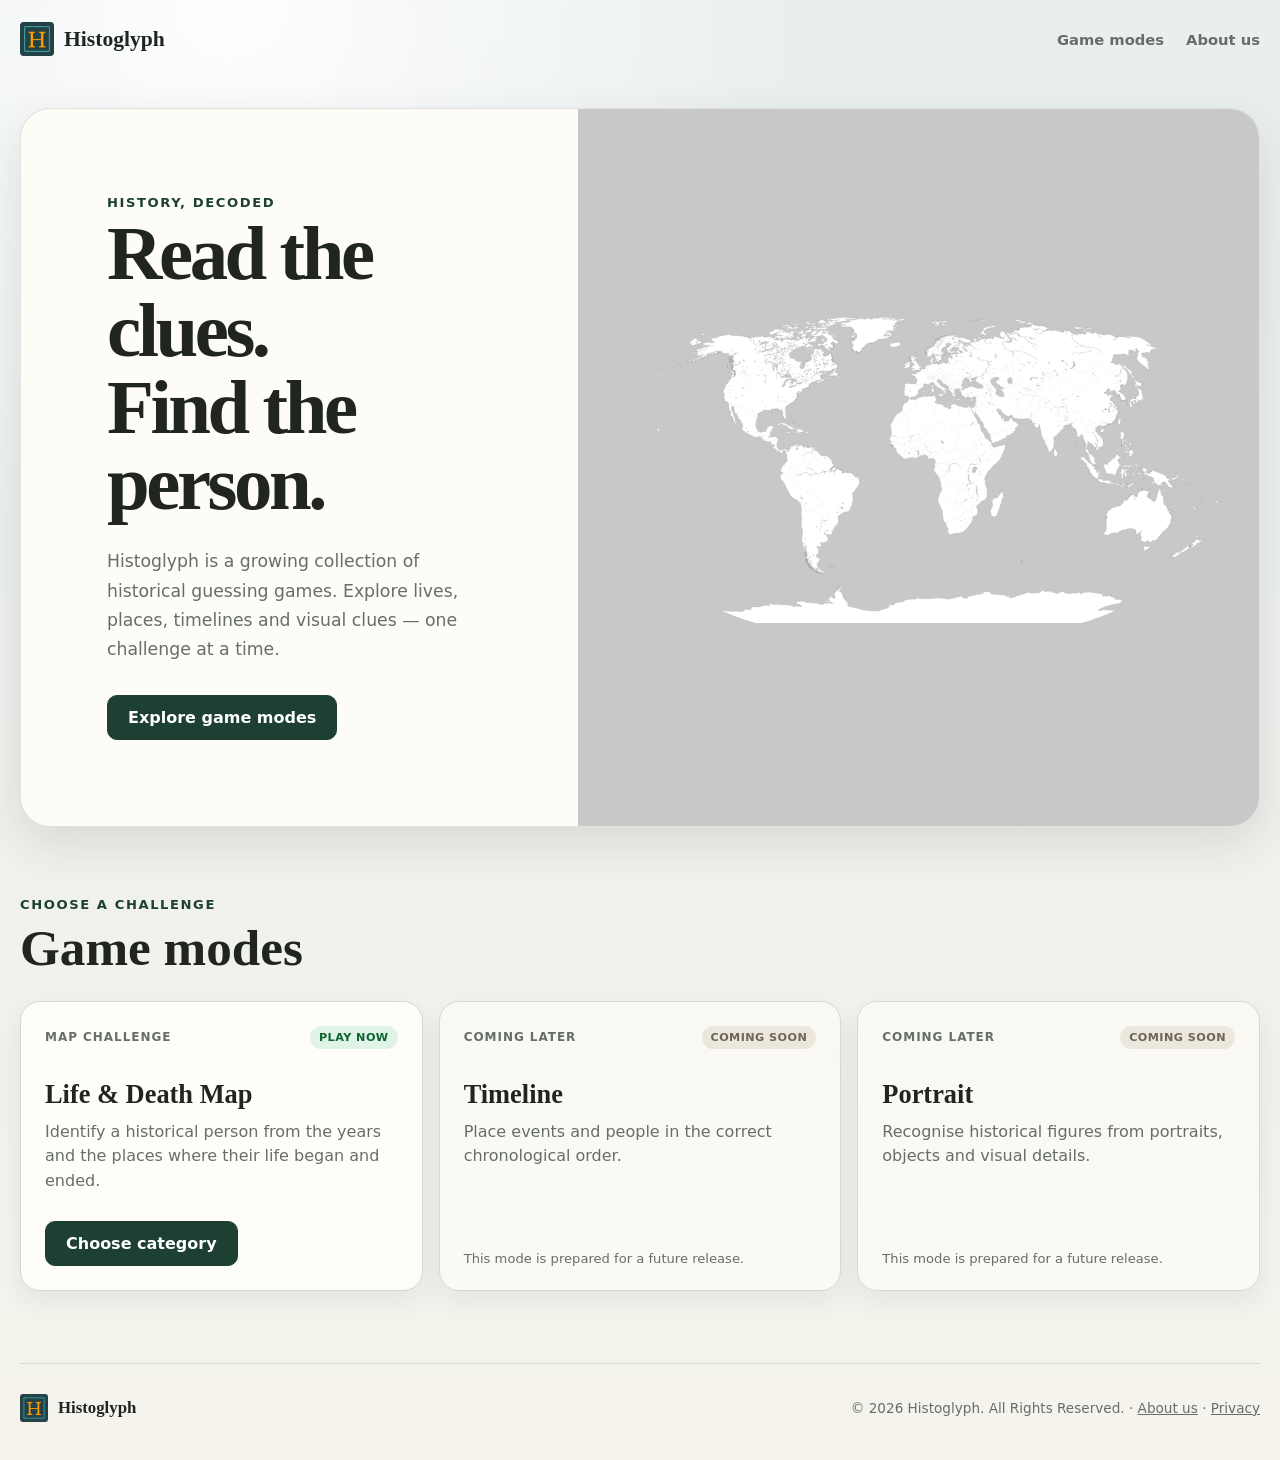
==== commit 7e0a61b0: "V36" ====
--- a/index.html
+++ b/index.html
@@ -20,6 +20,7 @@
     </a>
     <nav class="site-nav" aria-label="Main navigation">
       <a href="#game-modes">Game modes</a>
+      <a href="about.html">About us</a>
     </nav>
   </header>
 
@@ -54,7 +55,7 @@
 
   <footer class="site-footer">
     <a class="brand brand--small" href="index.html"><img class="brand-logo" src="assets/Histoglyph_image.png" alt="" aria-hidden="true"><span>Histoglyph</span></a>
-    <p>© 2026 Histoglyph. All Rights Reserved. · <a href="privacy.html">Privacy</a></p>
+    <p>© 2026 Histoglyph. All Rights Reserved. · <a href="about.html">About us</a> · <a href="privacy.html">Privacy</a></p>
   </footer>
 
   <script defer src="js/home.bundle.js"></script>
--- a/styles.css
+++ b/styles.css
@@ -2548,3 +2548,35 @@
     padding: 12px;
   }
 }
+
+
+/* V35: occupation line in the completed-round result card. */
+.result-occupations {
+  margin: -1px 0 2px;
+  color: var(--muted);
+  font-size: 0.86rem !important;
+  font-weight: 760 !important;
+  line-height: 1.3;
+  letter-spacing: 0.01em;
+}
+.result-occupations[hidden] { display: none; }
+
+.round-result.round-result--has-portrait {
+  grid-template-rows: auto auto auto auto auto auto;
+}
+.round-result--has-portrait > .result-occupations {
+  grid-column: 2;
+}
+.result-portrait {
+  grid-row: 1 / span 5;
+}
+
+@media (max-width: 640px) {
+  .round-result--has-portrait > .result-occupations {
+    grid-column: 1;
+    text-align: center;
+  }
+  .result-occupations {
+    font-size: 0.78rem !important;
+  }
+}
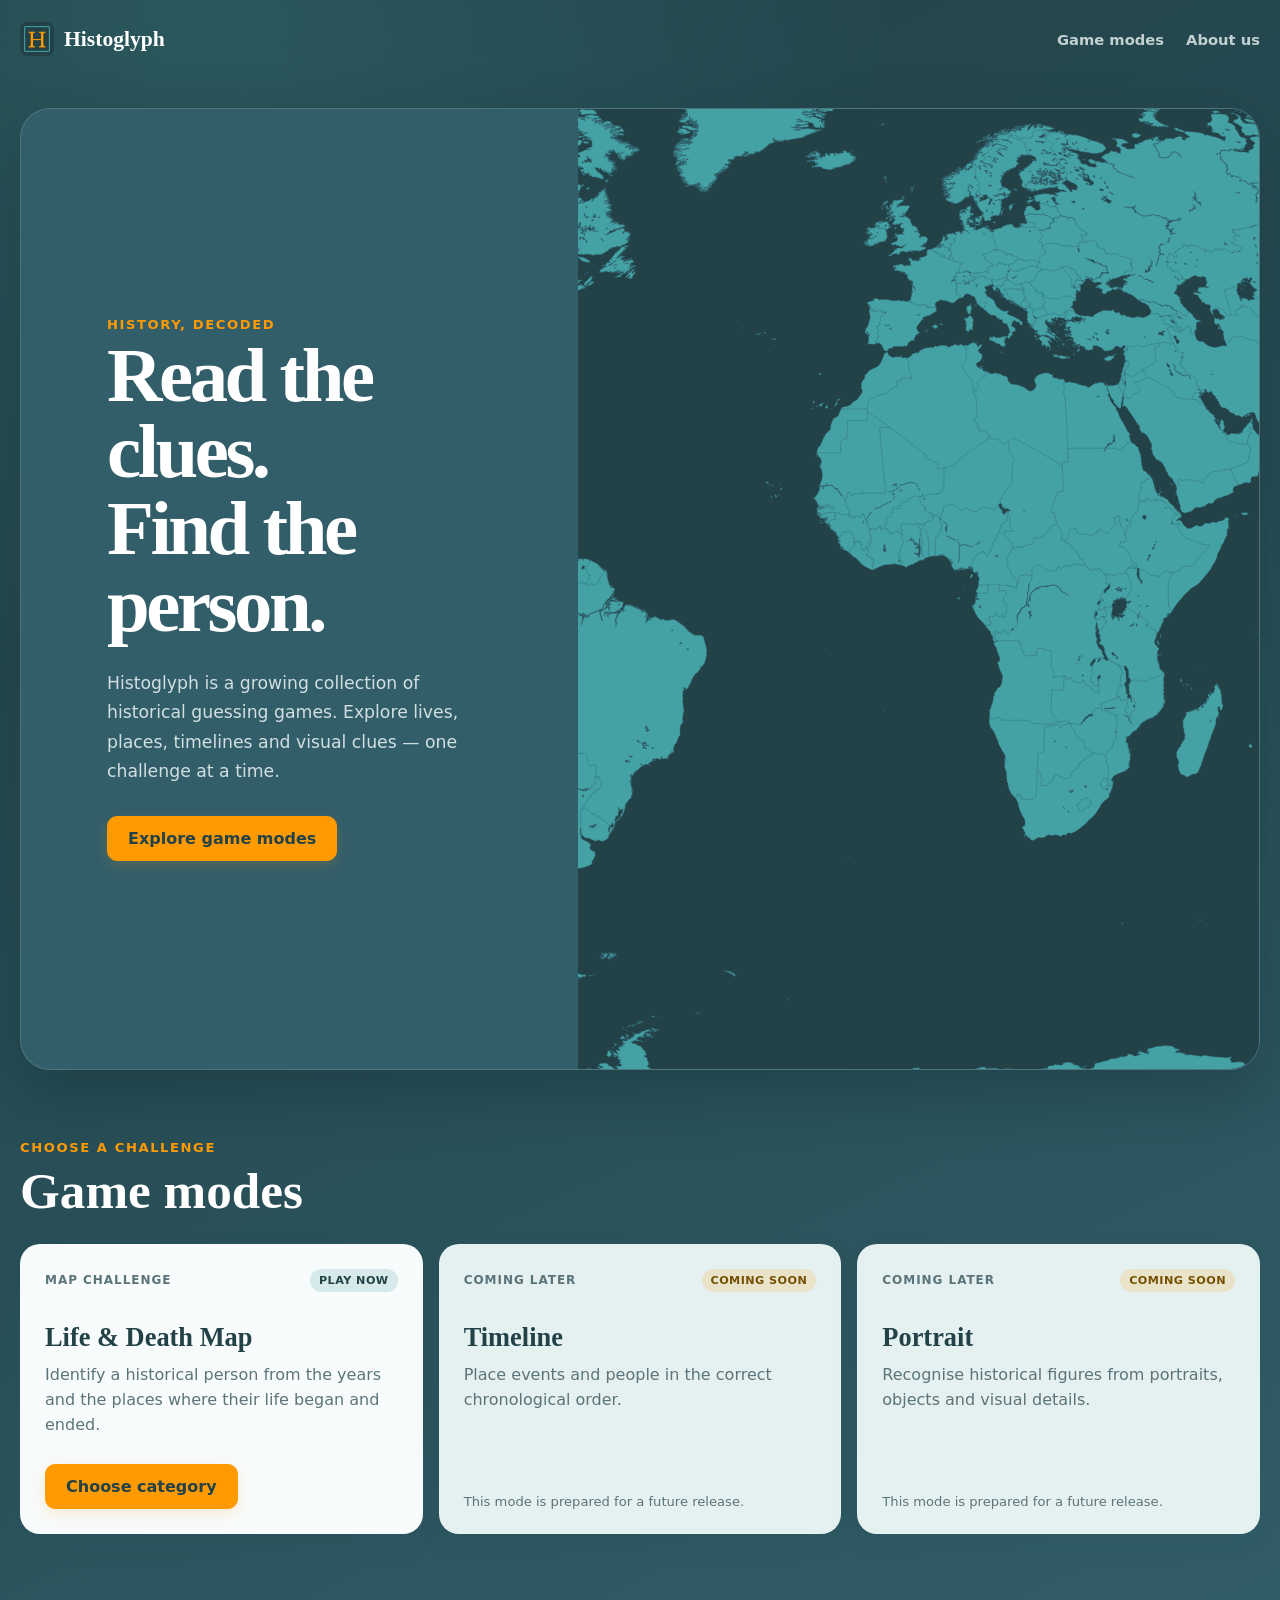
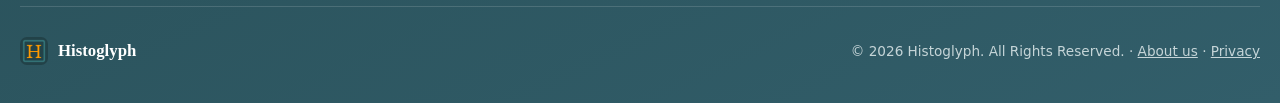
==== commit 795ef60a: "V40" ====
--- a/index.html
+++ b/index.html
@@ -37,7 +37,7 @@
       </div>
 
       <div class="home-map-art home-map-art--map-only" aria-hidden="true">
-        <img class="hero-map-only" src="assets/detailed-world-map.svg" alt="">
+        <img class="hero-map-only" src="assets/home-world-map.svg" alt="">
       </div>
     </section>
 
--- a/styles.css
+++ b/styles.css
@@ -1,23 +1,25 @@
 :root {
-  --background: #e8eef1;
-  --surface: #fffdf8;
-  --surface-strong: #f5f2e9;
-  --text: #202522;
-  --muted: #666e69;
-  --border: #d4d8d5;
-  --primary: #1d4033;
-  --primary-hover: #122c22;
-  --birth: #138a43;
-  --death: #cb3d34;
-  --correct: #126e37;
-  --incorrect: #a42d27;
-  --warning: #8a5a00;
-  --warning-bg: #fff4cc;
-  --ocean: #c8c8c8;
+  --background: #e8f0f1;
+  --surface: #ffffff;
+  --surface-strong: #edf5f5;
+  --text: #224248;
+  --muted: #5b7479;
+  --border: #c7d7da;
+  --primary: #224248;
+  --primary-hover: #325E6A;
+  --accent: #44A1A4;
+  --highlight: #FF9A00;
+  --birth: #44A1A4;
+  --death: #FF9A00;
+  --correct: #325E6A;
+  --incorrect: #FF9A00;
+  --warning: #a86500;
+  --warning-bg: #fff0d8;
+  --ocean: #d5e1e3;
   --land: #ffffff;
-  --coast: #a9a9a9;
-  --boundary: #b8b8b8;
-  --shadow: 0 16px 45px rgba(35, 48, 43, 0.12);
+  --coast: #9eb4b8;
+  --boundary: #b8c9cc;
+  --shadow: 0 16px 45px rgba(34, 66, 72, 0.13);
 }
 
 * { box-sizing: border-box; }
@@ -296,7 +298,7 @@
   color: var(--text);
   background: var(--surface-strong);
 }
-.secondary-button:hover { background: #e9e5db; }
+.secondary-button:hover { background: #e2ecee; }
 
 .link-button { display: grid; place-items: center; text-decoration: none; }
 
@@ -859,7 +861,7 @@
 .site-page {
   background:
     radial-gradient(circle at 18% 0%, rgba(255,255,255,.95), transparent 32%),
-    linear-gradient(180deg, #e9eeef 0%, #f5f3ec 100%);
+    linear-gradient(180deg, #e8f0f1 0%, #f6f9f9 100%);
 }
 
 .site-header,
@@ -936,7 +938,7 @@
   overflow: hidden;
   border: 1px solid rgba(32,37,34,.12);
   border-radius: 30px;
-  background: #fdfcf7;
+  background: #ffffff;
   box-shadow: var(--shadow);
 }
 
@@ -967,7 +969,7 @@
   position: relative;
   min-height: 460px;
   overflow: hidden;
-  background: #c8c8c8;
+  background: var(--ocean);
 }
 
 /* Keep the world map and its decorative route in one SVG coordinate system.
@@ -988,7 +990,7 @@
 
 .hero-map-route {
   fill: none;
-  stroke: rgba(29,64,51,.58);
+  stroke: rgba(34,66,72,.58);
   stroke-width: 4.5;
   stroke-linecap: round;
   vector-effect: non-scaling-stroke;
@@ -1045,14 +1047,14 @@
   border: 1px solid var(--border);
   border-radius: 20px;
   background: var(--surface);
-  box-shadow: 0 10px 28px rgba(35,48,43,.07);
+  box-shadow: 0 10px 28px rgba(34,66,72,.07);
 }
 .mode-card--clickable,
 .collection-card--clickable { cursor: pointer; transition: transform .18s ease, box-shadow .18s ease, border-color .18s ease; }
 .mode-card--clickable:hover,
 .collection-card--clickable:hover {
-  border-color: rgba(29,64,51,.55);
-  box-shadow: 0 16px 34px rgba(35,48,43,.13);
+  border-color: rgba(34,66,72,.55);
+  box-shadow: 0 16px 34px rgba(34,66,72,.13);
   transform: translateY(-3px);
 }
 .mode-card--coming-soon,
@@ -1069,8 +1071,8 @@
   letter-spacing: .04em;
   text-transform: uppercase;
 }
-.status-badge--available { color: #0e6330; background: #dff3e6; }
-.status-badge--coming-soon { color: #6d6658; background: #ebe7dc; }
+.status-badge--available { color: #325E6A; background: #dff1f1; }
+.status-badge--coming-soon { color: #8a5a00; background: #fff0d8; }
 .mode-card h2,
 .collection-card h3 { margin: 30px 0 10px; font-family: Georgia, "Times New Roman", serif; font-size: 1.65rem; }
 .mode-card p,
@@ -1088,9 +1090,9 @@
   gap: 40px;
   margin-bottom: 80px;
   padding: 34px;
-  border: 1px solid rgba(29,64,51,.18);
+  border: 1px solid rgba(34,66,72,.18);
   border-radius: 22px;
-  background: rgba(238,245,241,.85);
+  background: rgba(68,161,164,.10);
 }
 
 .site-footer {
@@ -1285,7 +1287,7 @@
 }
 
 .game-setting-option:hover {
-  border-color: rgba(29, 64, 51, 0.52);
+  border-color: rgba(34, 66, 72, 0.52);
   background: #f8faf8;
 }
 
@@ -1705,7 +1707,7 @@
   stroke-width: 1.4;
 }
 .hero-map-callout text {
-  fill: #202522;
+  fill: #224248;
   font-family: Inter, ui-sans-serif, system-ui, -apple-system, BlinkMacSystemFont, "Segoe UI", sans-serif;
   font-size: 15px;
   font-weight: 900;
@@ -1716,8 +1718,8 @@
   font-size: 13px;
   font-weight: 700;
 }
-.hero-map-callout--birth rect { stroke: rgba(19, 138, 67, 0.35); }
-.hero-map-callout--death rect { stroke: rgba(203, 61, 52, 0.35); }
+.hero-map-callout--birth rect { stroke: rgba(68, 161, 164, 0.35); }
+.hero-map-callout--death rect { stroke: rgba(255, 154, 0, 0.40); }
 
 .hero-person-card {
   position: absolute;
@@ -1985,7 +1987,7 @@
   width: 100%;
   height: 100%;
   place-items: center;
-  color: rgba(29, 64, 51, 0.58);
+  color: rgba(34, 66, 72, 0.58);
   background:
     radial-gradient(circle at 50% 28%, rgba(255,255,255,.86), transparent 34%),
     linear-gradient(145deg, #dfe8e3, #cbd6d0);
@@ -2118,7 +2120,7 @@
 }
 
 .hero-map-callout-year {
-  fill: #202522;
+  fill: #224248;
   font-size: 14px;
   font-weight: 850;
 }
@@ -2181,7 +2183,7 @@
 .hero-person-card__fact strong {
   grid-area: year;
   margin: 0;
-  color: #202522;
+  color: #224248;
   font-family: Georgia, "Times New Roman", serif;
   font-size: 1.08rem;
   font-weight: 700;
@@ -2393,7 +2395,7 @@
 
 .hero-map-route {
   stroke-width: 3.1;
-  stroke: rgba(29, 64, 51, 0.5);
+  stroke: rgba(34, 66, 72, 0.5);
 }
 
 .hero-map-point {
@@ -2580,3 +2582,538 @@
     font-size: 0.78rem !important;
   }
 }
+
+
+/* V38 — Histoglyph logo palette and definitive end-of-game summary. */
+.site-page {
+  background:
+    radial-gradient(circle at 15% 0%, rgba(68, 161, 164, 0.14), transparent 31%),
+    linear-gradient(180deg, #eef5f6 0%, #ffffff 72%);
+}
+
+.site-nav a:hover,
+.breadcrumbs a:hover {
+  color: var(--highlight);
+}
+
+.home-hero,
+.mode-hero,
+.mode-card,
+.collection-card,
+.answer-card,
+.map-card {
+  border-color: rgba(50, 94, 106, 0.20);
+}
+
+.mode-card--clickable:hover,
+.collection-card--clickable:hover {
+  border-color: rgba(68, 161, 164, 0.72);
+  box-shadow: 0 16px 34px rgba(34, 66, 72, 0.15);
+}
+
+.status-badge--available {
+  color: var(--primary);
+  background: rgba(68, 161, 164, 0.19);
+}
+
+.status-badge--coming-soon {
+  color: #765000;
+  background: rgba(255, 154, 0, 0.16);
+}
+
+.site-callout {
+  border-color: rgba(68, 161, 164, 0.28);
+  background: rgba(68, 161, 164, 0.08);
+}
+
+.primary-button {
+  transition: background .16s ease, border-color .16s ease, transform .16s ease, box-shadow .16s ease;
+}
+.primary-button:hover:not(:disabled) {
+  border-color: var(--primary-hover);
+  background: var(--primary-hover);
+  transform: translateY(-1px);
+}
+
+.hero-button,
+.game-summary-play-again {
+  border-color: var(--highlight);
+  color: var(--primary);
+  background: var(--highlight);
+}
+.hero-button:hover,
+.game-summary-play-again:hover:not(:disabled) {
+  border-color: #e78b00;
+  color: var(--primary);
+  background: #e78b00;
+}
+
+.secondary-button:hover:not(:disabled) {
+  border-color: rgba(68, 161, 164, 0.42);
+  background: #e2eeee;
+}
+
+.round-result--incorrect .round-result-status {
+  color: var(--primary);
+}
+
+.map-game-hud,
+.round-result {
+  border-color: rgba(50, 94, 106, 0.20);
+}
+
+.round-result {
+  color: var(--text);
+}
+.round-result small,
+.result-portrait-credit-row {
+  color: var(--muted);
+}
+
+body.game-summary-open {
+  overflow: hidden;
+}
+
+.game-summary-modal {
+  position: fixed;
+  z-index: 200;
+  inset: 0;
+  display: grid;
+  place-items: center;
+  padding: 22px;
+}
+.game-summary-modal[hidden] { display: none; }
+
+.game-summary-backdrop {
+  position: absolute;
+  inset: 0;
+  background: rgba(20, 43, 48, 0.68);
+  backdrop-filter: blur(7px);
+}
+
+.game-summary-card {
+  position: relative;
+  z-index: 1;
+  width: min(560px, 100%);
+  overflow: hidden;
+  padding: clamp(26px, 5vw, 42px);
+  border: 1px solid rgba(68, 161, 164, 0.34);
+  border-radius: 26px;
+  color: var(--text);
+  background:
+    radial-gradient(circle at 100% 0%, rgba(255, 154, 0, 0.13), transparent 31%),
+    radial-gradient(circle at 0% 100%, rgba(68, 161, 164, 0.14), transparent 34%),
+    #ffffff;
+  box-shadow: 0 28px 80px rgba(14, 34, 38, 0.34);
+  animation: game-summary-pop .32s cubic-bezier(.2,.9,.25,1.12) both;
+  text-align: center;
+}
+
+.game-summary-kicker {
+  display: inline-flex;
+  margin-bottom: 10px;
+  padding: 6px 11px;
+  border-radius: 999px;
+  color: var(--primary);
+  background: rgba(68, 161, 164, 0.18);
+  font-size: .7rem;
+  font-weight: 900;
+  letter-spacing: .11em;
+  text-transform: uppercase;
+}
+
+.game-summary-card h2 {
+  margin: 0;
+  font-family: Georgia, "Times New Roman", serif;
+  font-size: clamp(2.35rem, 8vw, 4rem);
+  line-height: .98;
+  letter-spacing: -.035em;
+}
+
+.game-summary-collection {
+  margin: 12px 0 0;
+  color: var(--primary-hover);
+  font-size: .76rem;
+  font-weight: 850;
+  letter-spacing: .055em;
+  text-transform: uppercase;
+}
+
+.game-summary-message {
+  max-width: 430px;
+  margin: 8px auto 24px;
+  color: var(--muted);
+  line-height: 1.55;
+}
+
+.game-summary-main {
+  display: grid;
+  gap: 2px;
+  margin: 0 auto 16px;
+  padding: 19px 20px;
+  border: 1px solid rgba(50, 94, 106, 0.17);
+  border-radius: 18px;
+  background: rgba(237, 245, 245, 0.86);
+}
+.game-summary-main > span,
+.game-summary-stats span {
+  color: var(--muted);
+  font-size: .68rem;
+  font-weight: 850;
+  letter-spacing: .09em;
+  text-transform: uppercase;
+}
+.game-summary-main strong {
+  color: var(--primary);
+  font-family: Georgia, "Times New Roman", serif;
+  font-size: clamp(2.5rem, 9vw, 4.3rem);
+  line-height: 1;
+}
+.game-summary-main small {
+  color: var(--muted);
+  font-size: .78rem;
+  font-weight: 700;
+}
+
+.game-summary-stats {
+  display: grid;
+  grid-template-columns: repeat(3, minmax(0, 1fr));
+  gap: 8px;
+  margin-bottom: 24px;
+}
+.game-summary-stats > div {
+  display: grid;
+  gap: 4px;
+  padding: 12px 8px;
+  border: 1px solid rgba(50, 94, 106, 0.14);
+  border-radius: 14px;
+  background: #ffffff;
+}
+.game-summary-stats strong {
+  color: var(--primary);
+  font-size: 1.06rem;
+}
+
+.game-summary-actions {
+  display: grid;
+  grid-template-columns: 1.15fr .85fr;
+  gap: 10px;
+}
+.game-summary-actions .primary-button,
+.game-summary-actions .secondary-button {
+  min-height: 48px;
+  padding: 12px 18px;
+}
+
+.game-summary-confetti span {
+  position: absolute;
+  width: 9px;
+  height: 15px;
+  border-radius: 3px;
+  opacity: .88;
+  animation: summary-confetti-in .58s ease-out both;
+}
+.game-summary-confetti span:nth-child(1) { top: 19px; left: 8%; background: var(--highlight); transform: rotate(18deg); }
+.game-summary-confetti span:nth-child(2) { top: 51px; left: 4%; width: 12px; height: 7px; background: var(--accent); transform: rotate(-22deg); }
+.game-summary-confetti span:nth-child(3) { top: 25px; right: 9%; background: var(--accent); transform: rotate(32deg); }
+.game-summary-confetti span:nth-child(4) { top: 67px; right: 5%; width: 12px; height: 7px; background: var(--highlight); transform: rotate(-15deg); }
+.game-summary-confetti span:nth-child(5) { bottom: 86px; left: 6%; background: var(--primary-hover); transform: rotate(26deg); }
+.game-summary-confetti span:nth-child(6) { bottom: 42px; left: 13%; width: 12px; height: 7px; background: var(--highlight); transform: rotate(-30deg); }
+.game-summary-confetti span:nth-child(7) { bottom: 78px; right: 7%; background: var(--highlight); transform: rotate(15deg); }
+.game-summary-confetti span:nth-child(8) { bottom: 36px; right: 14%; width: 12px; height: 7px; background: var(--accent); transform: rotate(28deg); }
+
+@keyframes game-summary-pop {
+  from { opacity: 0; transform: translateY(14px) scale(.965); }
+  to { opacity: 1; transform: translateY(0) scale(1); }
+}
+@keyframes summary-confetti-in {
+  from { opacity: 0; translate: 0 -12px; scale: .65; }
+  to { opacity: .88; translate: 0 0; scale: 1; }
+}
+
+@media (max-width: 560px) {
+  .game-summary-modal { padding: 12px; }
+  .game-summary-card { border-radius: 22px; padding: 26px 18px 20px; }
+  .game-summary-stats { gap: 6px; }
+  .game-summary-stats > div { padding: 10px 5px; }
+  .game-summary-stats strong { font-size: .92rem; }
+  .game-summary-actions { grid-template-columns: 1fr; }
+  .game-summary-actions .primary-button,
+  .game-summary-actions .secondary-button { width: 100%; }
+}
+
+@media (prefers-reduced-motion: reduce) {
+  .game-summary-card,
+  .game-summary-confetti span { animation: none; }
+}
+
+/* V39 — unified Histoglyph identity: dark teal backgrounds, orange actions,
+   red/green life markers, logo lockups on every page, and a closer homepage map. */
+:root {
+  --background: #224248;
+  --surface: #f8fbfb;
+  --surface-strong: #e5f0f1;
+  --text: #224248;
+  --muted: #60777c;
+  --border: #bfd0d3;
+  --primary: #224248;
+  --primary-hover: #325E6A;
+  --accent: #44A1A4;
+  --highlight: #FF9A00;
+  --birth: #2f9d5b;
+  --death: #d94b43;
+  --correct: #2f9d5b;
+  --incorrect: #d94b43;
+  --ocean: #224248;
+  --land: #44A1A4;
+  --coast: #325E6A;
+  --boundary: #325E6A;
+  --shadow: 0 18px 48px rgba(14, 38, 43, 0.24);
+}
+
+body {
+  background:
+    radial-gradient(circle at 14% -6%, rgba(68, 161, 164, 0.24), transparent 34%),
+    linear-gradient(145deg, #224248 0%, #294f57 52%, #325E6A 100%);
+}
+
+/* Brand image is the canonical mark everywhere. */
+.brand-logo {
+  object-fit: contain;
+  border-radius: 7px;
+}
+.play-brand .brand-logo {
+  width: 34px;
+  height: 34px;
+  flex: 0 0 34px;
+}
+.admin-brand-lockup {
+  display: flex;
+  align-items: center;
+  gap: 10px;
+  margin-bottom: 8px;
+}
+.admin-brand-lockup .eyebrow { margin: 0; }
+
+/* Public site shell: dark brand backgrounds with high-contrast typography. */
+.site-page {
+  color: #f7fbfb;
+  background:
+    radial-gradient(circle at 16% 0%, rgba(68, 161, 164, 0.22), transparent 34%),
+    linear-gradient(155deg, #224248 0%, #274d55 48%, #325E6A 100%);
+}
+.site-page .site-header .brand,
+.site-page .site-footer .brand {
+  color: #ffffff;
+}
+.site-page .site-nav a,
+.site-page .breadcrumbs,
+.site-page .site-footer {
+  color: rgba(245, 251, 251, 0.76);
+}
+.site-page .site-nav a:hover,
+.site-page .breadcrumbs a:hover,
+.site-page .site-footer a:hover {
+  color: var(--highlight);
+}
+.site-page .site-footer {
+  border-top-color: rgba(255, 255, 255, 0.14);
+}
+.site-page .eyebrow { color: var(--highlight); }
+
+.home-hero {
+  border-color: rgba(255, 255, 255, 0.14);
+  color: #ffffff;
+  background: #325E6A;
+  box-shadow: 0 24px 60px rgba(10, 31, 35, 0.28);
+}
+.home-hero h1 { color: #ffffff; }
+.home-hero-intro {
+  color: rgba(245, 251, 251, 0.82);
+}
+.home-section .section-heading h2,
+.home-section .section-heading > p,
+.collection-section-heading h2 {
+  color: #ffffff;
+}
+.home-section .section-heading > p {
+  color: rgba(245, 251, 251, 0.74);
+}
+
+/* Dedicated homepage map stays palette-matched without altering the game map. */
+.home-map-art--map-only {
+  min-height: 460px;
+  padding: 0;
+  background: #224248;
+}
+.hero-map-only {
+  width: auto;
+  height: 116%;
+  min-width: 138%;
+  max-width: none;
+  object-fit: cover;
+  object-position: center;
+  transform: translateY(1%);
+}
+
+.mode-hero {
+  border-color: rgba(255, 255, 255, 0.15);
+  color: #ffffff;
+  background: #325E6A;
+  box-shadow: 0 18px 46px rgba(10, 31, 35, 0.22);
+}
+.mode-hero h1 { color: #ffffff; }
+.mode-hero p:not(.eyebrow) { color: rgba(245, 251, 251, 0.80); }
+.mode-rules span {
+  color: rgba(245, 251, 251, 0.80);
+  background: rgba(34, 66, 72, 0.72);
+}
+.mode-rules strong { color: var(--highlight); }
+
+.mode-card,
+.collection-card {
+  border-color: rgba(255, 255, 255, 0.16);
+  background: #f8fbfb;
+}
+.mode-card--coming-soon,
+.collection-card--coming-soon {
+  background: #e5f0f1;
+}
+
+.site-callout {
+  border-color: rgba(255, 255, 255, 0.15);
+  color: #ffffff;
+  background: rgba(50, 94, 106, 0.88);
+  box-shadow: 0 16px 42px rgba(10, 31, 35, 0.18);
+}
+.site-callout h2 { color: #ffffff; }
+.site-callout > p { color: rgba(245, 251, 251, 0.82); }
+.site-callout a { color: #ffd08a; }
+.site-callout a:hover { color: var(--highlight); }
+
+/* Play page uses the same dark shell while game surfaces remain clean and readable. */
+.game-header--play .play-brand,
+.game-header--play h1 {
+  color: #ffffff;
+}
+.game-header--play .breadcrumbs,
+.game-header--play .intro {
+  color: rgba(245, 251, 251, 0.76);
+}
+.game-header--play .breadcrumbs a:hover { color: var(--highlight); }
+.play-settings-summary span {
+  border-color: rgba(255, 255, 255, 0.18);
+  color: rgba(255, 255, 255, 0.84);
+  background: rgba(50, 94, 106, 0.72);
+}
+
+/* Orange is the consistent action colour across the site. */
+.primary-button,
+.secondary-button,
+.text-button,
+.hero-button,
+.game-summary-play-again {
+  border: 1px solid var(--highlight);
+  color: #224248;
+  background: var(--highlight);
+  box-shadow: 0 5px 14px rgba(255, 154, 0, 0.16);
+  transition: background .16s ease, border-color .16s ease, transform .16s ease, box-shadow .16s ease;
+}
+.primary-button:hover:not(:disabled),
+.secondary-button:hover:not(:disabled),
+.text-button:hover:not(:disabled),
+.hero-button:hover,
+.game-summary-play-again:hover:not(:disabled) {
+  border-color: #e68b00;
+  color: #224248;
+  background: #e68b00;
+  box-shadow: 0 7px 18px rgba(255, 154, 0, 0.22);
+  transform: translateY(-1px);
+}
+.text-button {
+  padding: 10px 16px;
+  text-decoration: none;
+}
+.dialog-close-button {
+  border-color: var(--highlight);
+  color: #224248;
+  background: var(--highlight);
+}
+.dialog-close-button:hover { background: #e68b00; }
+
+/* Map controls are actions too, but remain compact. */
+.offline-map-controls {
+  border-color: rgba(34, 66, 72, 0.24);
+  background: transparent;
+}
+.offline-map-controls button {
+  color: #224248;
+  background: var(--highlight);
+}
+.offline-map-controls button + button {
+  border-top-color: rgba(34, 66, 72, 0.20);
+}
+.offline-map-controls button:hover { background: #e68b00; }
+
+/* Keep the game semantics explicit: birth is green and death is red. */
+.offline-map-marker--birth .offline-map-marker-dot {
+  background: var(--birth);
+}
+.offline-map-marker--death .offline-map-marker-dot {
+  background: var(--death);
+}
+.birth-year-box { border-left-color: var(--birth); }
+.death-year-box { border-right-color: var(--death); }
+.feedback.correct { color: var(--birth); }
+.feedback.incorrect { color: var(--death); }
+
+/* Inputs and switches use orange as the interactive accent. */
+.game-setting-option input[type="checkbox"],
+input[type="checkbox"],
+input[type="radio"] {
+  accent-color: var(--highlight);
+}
+select:focus,
+input:focus,
+textarea:focus,
+button:focus-visible,
+a.primary-button:focus-visible,
+a.secondary-button:focus-visible {
+  outline: 3px solid rgba(255, 154, 0, 0.34);
+  outline-offset: 2px;
+}
+
+@media (max-width: 900px) {
+  .home-map-art--map-only { min-height: 360px; }
+  .hero-map-only {
+    height: 120%;
+    min-width: 150%;
+  }
+}
+
+@media (max-width: 640px) {
+  .home-map-art--map-only { min-height: 285px; }
+  .hero-map-only {
+    height: 124%;
+    min-width: 166%;
+  }
+}
+
+/* V40: keep all game-mode and collection cards readable on light surfaces. */
+.site-page .mode-card,
+.site-page .collection-card {
+  color: var(--text);
+}
+
+.site-page .mode-card h2,
+.site-page .collection-card h3 {
+  color: #224248;
+}
+
+.site-page .mode-card .mode-card-eyebrow,
+.site-page .mode-card p,
+.site-page .mode-card .mode-card-disabled-text,
+.site-page .collection-card p,
+.site-page .collection-card .collection-card-footer > span {
+  color: #5b7479;
+}
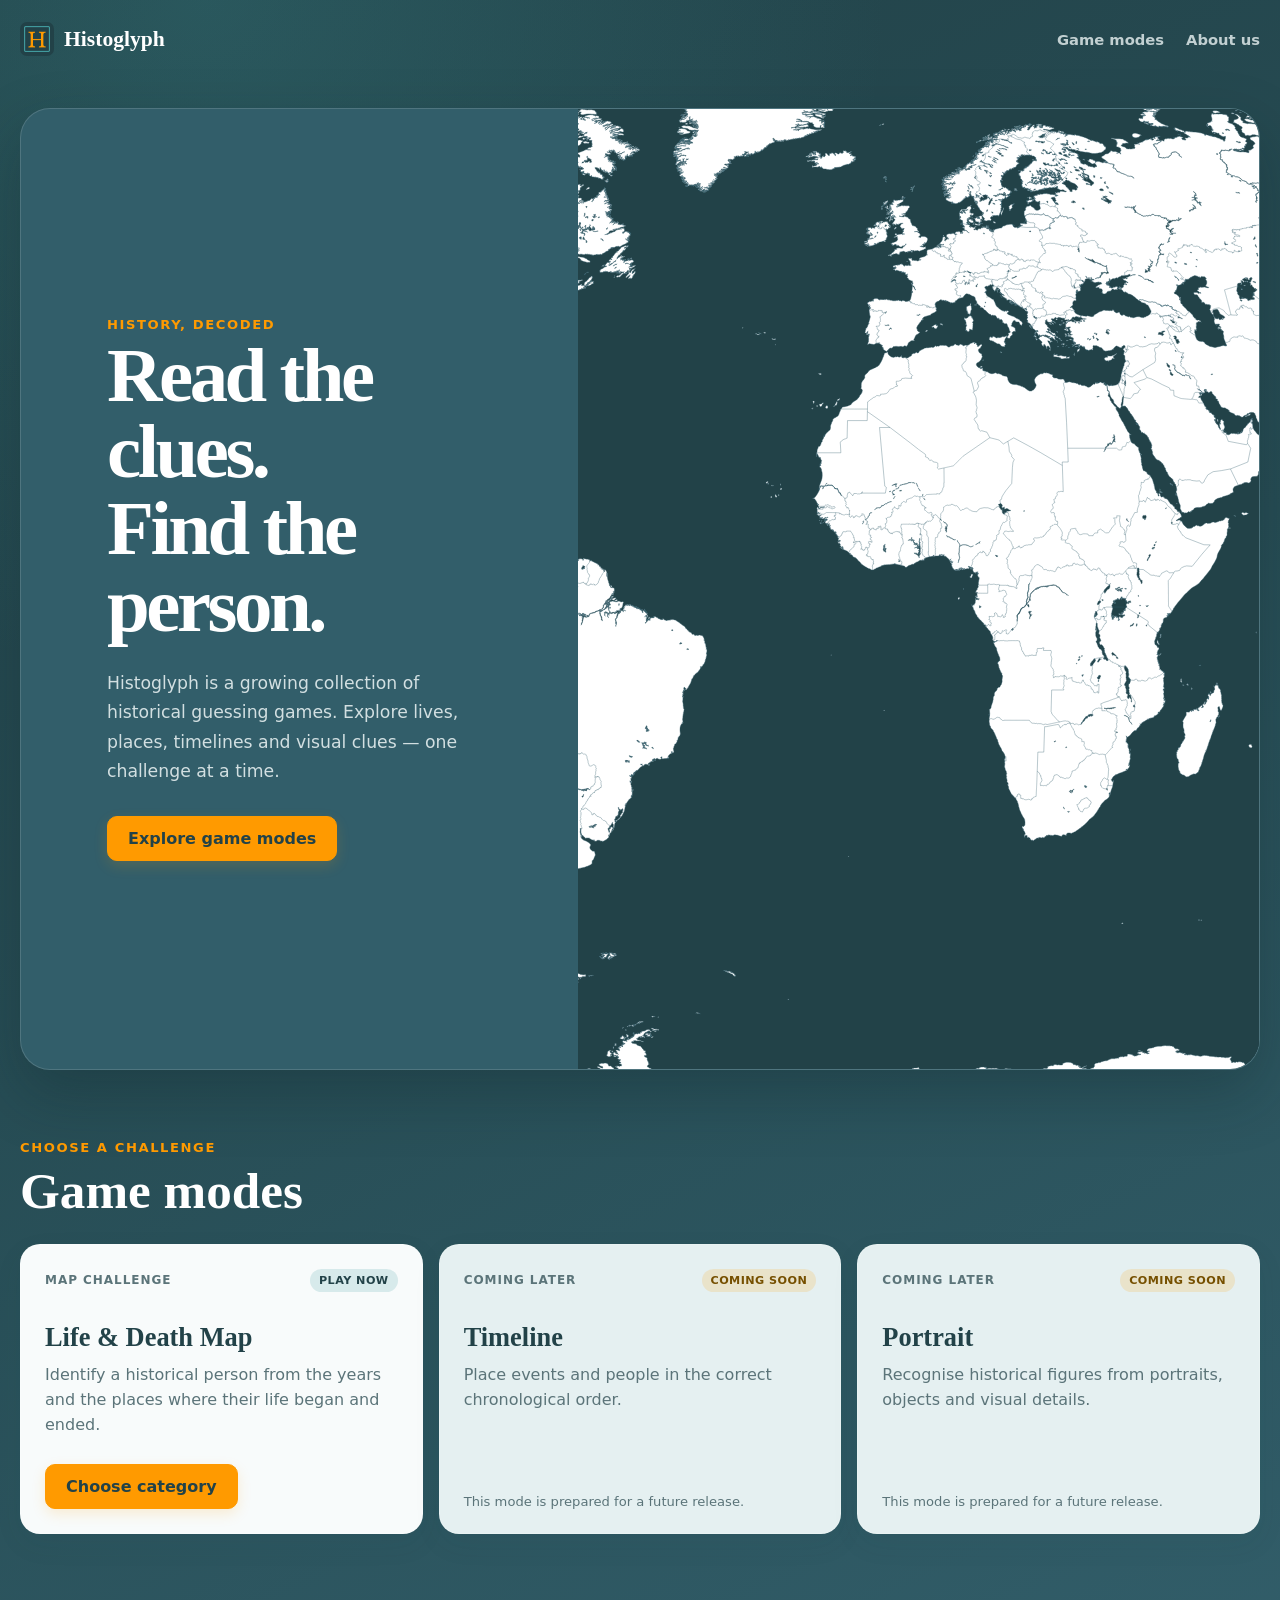
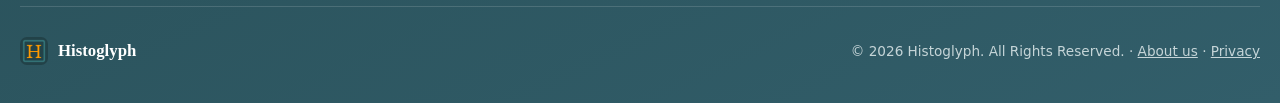
==== commit 124d4157: "V48" ====
--- a/index.html
+++ b/index.html
@@ -5,6 +5,7 @@
   <meta name="viewport" content="width=device-width, initial-scale=1.0">
   <link rel="icon" type="image/png" href="assets/Histoglyph_image.png">
   <link rel="apple-touch-icon" href="assets/Histoglyph_image.png">
+  <link rel="canonical" href="https://histoglyph.com/">
   <meta name="description" content="Histoglyph is a collection of interactive history games.">
   <title>Histoglyph — History, decoded</title>
   <link rel="stylesheet" href="styles.css">
@@ -14,7 +15,7 @@
 </head>
 <body class="site-page">
   <header class="site-header">
-    <a class="brand" href="index.html" aria-label="Histoglyph home">
+    <a class="brand" href="/" aria-label="Histoglyph home">
       <img class="brand-logo" src="assets/Histoglyph_image.png" alt="" aria-hidden="true">
       <span>Histoglyph</span>
     </a>
@@ -54,7 +55,7 @@
   </main>
 
   <footer class="site-footer">
-    <a class="brand brand--small" href="index.html"><img class="brand-logo" src="assets/Histoglyph_image.png" alt="" aria-hidden="true"><span>Histoglyph</span></a>
+    <a class="brand brand--small" href="/"><img class="brand-logo" src="assets/Histoglyph_image.png" alt="" aria-hidden="true"><span>Histoglyph</span></a>
     <p>© 2026 Histoglyph. All Rights Reserved. · <a href="about.html">About us</a> · <a href="privacy.html">Privacy</a></p>
   </footer>
 
--- a/styles.css
+++ b/styles.css
@@ -3117,3 +3117,399 @@
 .site-page .collection-card .collection-card-footer > span {
   color: #5b7479;
 }
+
+
+/* V41 — white homepage land masses and dark overscroll canvas. */
+html {
+  min-height: 100%;
+  background: #224248;
+  overscroll-behavior-y: none;
+}
+
+body {
+  min-height: 100vh;
+  overscroll-behavior-y: none;
+}
+
+/* V42: collection-wide birth-year range filter in Game Settings. */
+.game-setting-option--birth-range {
+  align-items: center;
+  cursor: default;
+}
+
+.birth-year-range-control {
+  display: grid;
+  flex: 0 0 min(250px, 44%);
+  gap: 9px;
+  min-width: 220px;
+}
+
+.birth-year-range-values {
+  display: grid;
+  grid-template-columns: minmax(0, 1fr) auto minmax(0, 1fr);
+  align-items: center;
+  gap: 8px;
+  color: #224248;
+  font-size: 0.82rem;
+  font-weight: 800;
+  font-variant-numeric: tabular-nums;
+}
+
+.birth-year-entry {
+  display: block;
+  min-width: 0;
+  padding: 6px 8px;
+  border: 1px solid rgba(34, 66, 72, 0.18);
+  border-radius: 8px;
+  background: rgba(68, 161, 164, 0.08);
+  color: #224248;
+  font: inherit;
+  text-align: center;
+  white-space: nowrap;
+  outline: none;
+}
+
+.birth-year-entry:focus {
+  border-color: #44A1A4;
+  background: #fff;
+  box-shadow: 0 0 0 3px rgba(68, 161, 164, 0.14);
+}
+
+.birth-year-entry[aria-invalid="true"] {
+  border-color: #c94d43;
+  box-shadow: 0 0 0 3px rgba(201, 77, 67, 0.12);
+}
+
+.birth-year-range-values > span {
+  color: rgba(34, 66, 72, 0.58);
+}
+
+.birth-year-dual-range {
+  --range-start-px: 0px;
+  --range-width-px: 0px;
+  --range-thumb-size: 18px;
+  position: relative;
+  height: 28px;
+}
+
+.birth-year-range-track {
+  position: absolute;
+  top: 50%;
+  right: calc(var(--range-thumb-size) / 2);
+  left: calc(var(--range-thumb-size) / 2);
+  height: 5px;
+  overflow: hidden;
+  border-radius: 999px;
+  background: rgba(34, 66, 72, 0.18);
+  transform: translateY(-50%);
+}
+
+.birth-year-range-track span {
+  position: absolute;
+  top: 0;
+  bottom: 0;
+  left: var(--range-start-px);
+  width: var(--range-width-px);
+  border-radius: inherit;
+  background: #44A1A4;
+}
+
+.birth-year-dual-range input[type="range"] {
+  position: absolute;
+  inset: 0;
+  width: 100%;
+  height: 28px;
+  margin: 0;
+  appearance: none;
+  -webkit-appearance: none;
+  pointer-events: none;
+  background: transparent;
+  outline: none;
+}
+
+.birth-year-dual-range input[type="range"]::-webkit-slider-runnable-track {
+  height: 5px;
+  background: transparent;
+}
+
+.birth-year-dual-range input[type="range"]::-moz-range-track {
+  height: 5px;
+  background: transparent;
+}
+
+.birth-year-dual-range input[type="range"]::-webkit-slider-thumb {
+  width: 18px;
+  height: 18px;
+  margin-top: -6.5px;
+  appearance: none;
+  -webkit-appearance: none;
+  border: 3px solid white;
+  border-radius: 50%;
+  background: #224248;
+  box-shadow: 0 1px 5px rgba(34, 66, 72, 0.26);
+  cursor: grab;
+  pointer-events: auto;
+}
+
+.birth-year-dual-range input[type="range"]::-moz-range-thumb {
+  width: 12px;
+  height: 12px;
+  border: 3px solid white;
+  border-radius: 50%;
+  background: #224248;
+  box-shadow: 0 1px 5px rgba(34, 66, 72, 0.26);
+  cursor: grab;
+  pointer-events: auto;
+}
+
+.birth-year-dual-range input[type="range"]:focus-visible::-webkit-slider-thumb {
+  outline: 3px solid rgba(255, 154, 0, 0.34);
+  outline-offset: 2px;
+}
+
+.birth-year-dual-range input[type="range"]:focus-visible::-moz-range-thumb {
+  outline: 3px solid rgba(255, 154, 0, 0.34);
+  outline-offset: 2px;
+}
+
+.birth-year-dual-range input[type="range"]:disabled::-webkit-slider-thumb,
+.birth-year-dual-range input[type="range"]:disabled::-moz-range-thumb {
+  cursor: wait;
+  opacity: 0.5;
+}
+
+#start-game-settings:disabled {
+  cursor: wait;
+  opacity: 0.58;
+}
+
+
+
+/* V43: editable birth-year values and fill aligned exactly to slider thumb centres. */
+.birth-year-entry {
+  width: 100%;
+  min-width: 0;
+  box-sizing: border-box;
+}
+
+@media (max-width: 640px) {
+  .game-setting-option--birth-range {
+    display: grid;
+    gap: 14px;
+  }
+
+  .birth-year-range-control {
+    width: 100%;
+    min-width: 0;
+  }
+}
+
+
+/* V44: slider endpoints reach the full track width + Include all rounds control. */
+.birth-year-range-track {
+  right: 0;
+  left: 0;
+}
+
+/* Safari/WebKit normally keeps the thumb centre half a thumb inside the range
+   input. Extending the transparent input by one thumb diameter lets the visible
+   thumb centre reach the exact left/right ends of our custom track. */
+.birth-year-dual-range input[type="range"] {
+  top: 0;
+  right: auto;
+  bottom: 0;
+  left: -9px;
+  width: calc(100% + 18px);
+}
+
+.round-count-control {
+  display: grid;
+  justify-items: end;
+  gap: 8px;
+  flex: 0 0 auto;
+}
+
+.include-all-control {
+  display: inline-flex;
+  align-items: center;
+  gap: 7px;
+  color: #224248;
+  font-size: 0.78rem;
+  font-weight: 800;
+  cursor: pointer;
+  user-select: none;
+}
+
+.include-all-control input {
+  width: 17px;
+  height: 17px;
+  margin: 0;
+  accent-color: #FF9A00;
+  cursor: pointer;
+}
+
+.game-setting-number:disabled {
+  background: rgba(34, 66, 72, 0.08);
+  color: rgba(34, 66, 72, 0.48);
+  cursor: not-allowed;
+}
+
+@media (max-width: 640px) {
+  .round-count-control {
+    width: 100%;
+    grid-template-columns: auto 1fr;
+    align-items: center;
+    justify-items: start;
+  }
+
+  .include-all-control {
+    justify-self: end;
+  }
+}
+
+
+/* V45: align the visible track to the actual range-thumb travel area.
+   Native range controls keep a thumb-radius inset at their endpoints. By
+   giving the custom track the same inset, the line ends underneath each
+   thumb instead of protruding beyond it. */
+.birth-year-range-track {
+  left: calc(var(--range-thumb-size) / 2);
+  right: calc(var(--range-thumb-size) / 2);
+}
+
+.birth-year-dual-range input[type="range"] {
+  top: 0;
+  right: 0;
+  bottom: 0;
+  left: 0;
+  width: 100%;
+}
+
+
+/* V46: custom dual-slider geometry.
+   The native range controls now hold values only. The visible rail and handles
+   are positioned from the same coordinate system, so the rail can never extend
+   past the centres of the endpoint handles. */
+.birth-year-dual-range {
+  --range-thumb-size: 22px;
+  position: relative;
+  height: 36px;
+  border: 1px solid rgba(50, 94, 106, 0.28);
+  border-radius: 999px;
+  background: rgba(255, 255, 255, 0.64);
+  touch-action: none;
+  user-select: none;
+}
+
+.birth-year-range-track {
+  position: absolute;
+  top: 50%;
+  left: calc(var(--range-thumb-size) / 2);
+  right: calc(var(--range-thumb-size) / 2);
+  height: 6px;
+  overflow: hidden;
+  border-radius: 999px;
+  background: rgba(34, 66, 72, 0.18);
+  transform: translateY(-50%);
+  pointer-events: none;
+}
+
+.birth-year-range-track span {
+  position: absolute;
+  top: 0;
+  bottom: 0;
+  left: var(--range-start-px, 0px);
+  width: var(--range-width-px, 0px);
+  border-radius: 999px;
+  background: #44A1A4;
+}
+
+.birth-year-range-thumb {
+  position: absolute;
+  z-index: 3;
+  top: 50%;
+  left: calc(var(--range-thumb-size) / 2);
+  width: var(--range-thumb-size);
+  height: var(--range-thumb-size);
+  box-sizing: border-box;
+  border: 3px solid #fff;
+  border-radius: 50%;
+  background: #224248;
+  box-shadow: 0 2px 6px rgba(34, 66, 72, 0.3);
+  transform: translate(-50%, -50%);
+  cursor: grab;
+  outline: none;
+}
+
+.birth-year-range-thumb:active {
+  cursor: grabbing;
+}
+
+.birth-year-range-thumb:focus-visible {
+  box-shadow:
+    0 2px 6px rgba(34, 66, 72, 0.3),
+    0 0 0 4px rgba(255, 154, 0, 0.28);
+}
+
+.birth-year-dual-range.is-disabled .birth-year-range-thumb {
+  cursor: wait;
+  opacity: 0.5;
+}
+
+/* State proxies only: browser-native range geometry is intentionally removed
+   from the visible UI to avoid Safari/Chrome thumb inset differences. */
+.birth-year-dual-range .birth-year-range-proxy {
+  position: absolute !important;
+  width: 1px !important;
+  height: 1px !important;
+  margin: 0 !important;
+  padding: 0 !important;
+  overflow: hidden !important;
+  clip: rect(0 0 0 0) !important;
+  clip-path: inset(50%) !important;
+  border: 0 !important;
+  opacity: 0 !important;
+  pointer-events: none !important;
+  appearance: none !important;
+  -webkit-appearance: none !important;
+}
+
+
+/* V47 — occupation hints and four-column final summary. */
+.hint-panel {
+  display: flex;
+  align-items: center;
+  gap: 10px;
+  margin-top: 14px;
+  padding: 12px 14px;
+  border: 1px solid rgba(68, 161, 164, 0.34);
+  border-radius: 12px;
+  color: #224248;
+  background: rgba(68, 161, 164, 0.10);
+}
+.hint-panel[hidden] { display: none; }
+.hint-panel-label {
+  flex: 0 0 auto;
+  padding: 4px 8px;
+  border-radius: 999px;
+  color: #ffffff;
+  background: #325E6A;
+  font-size: .72rem;
+  font-weight: 850;
+  letter-spacing: .04em;
+  text-transform: uppercase;
+}
+.hint-panel strong {
+  min-width: 0;
+  font-size: .94rem;
+  line-height: 1.35;
+}
+.game-summary-stats {
+  grid-template-columns: repeat(4, minmax(0, 1fr));
+}
+@media (max-width: 700px) {
+  .game-summary-stats { grid-template-columns: repeat(2, minmax(0, 1fr)); }
+}
+@media (max-width: 430px) {
+  .hint-panel { align-items: flex-start; flex-direction: column; gap: 7px; }
+}
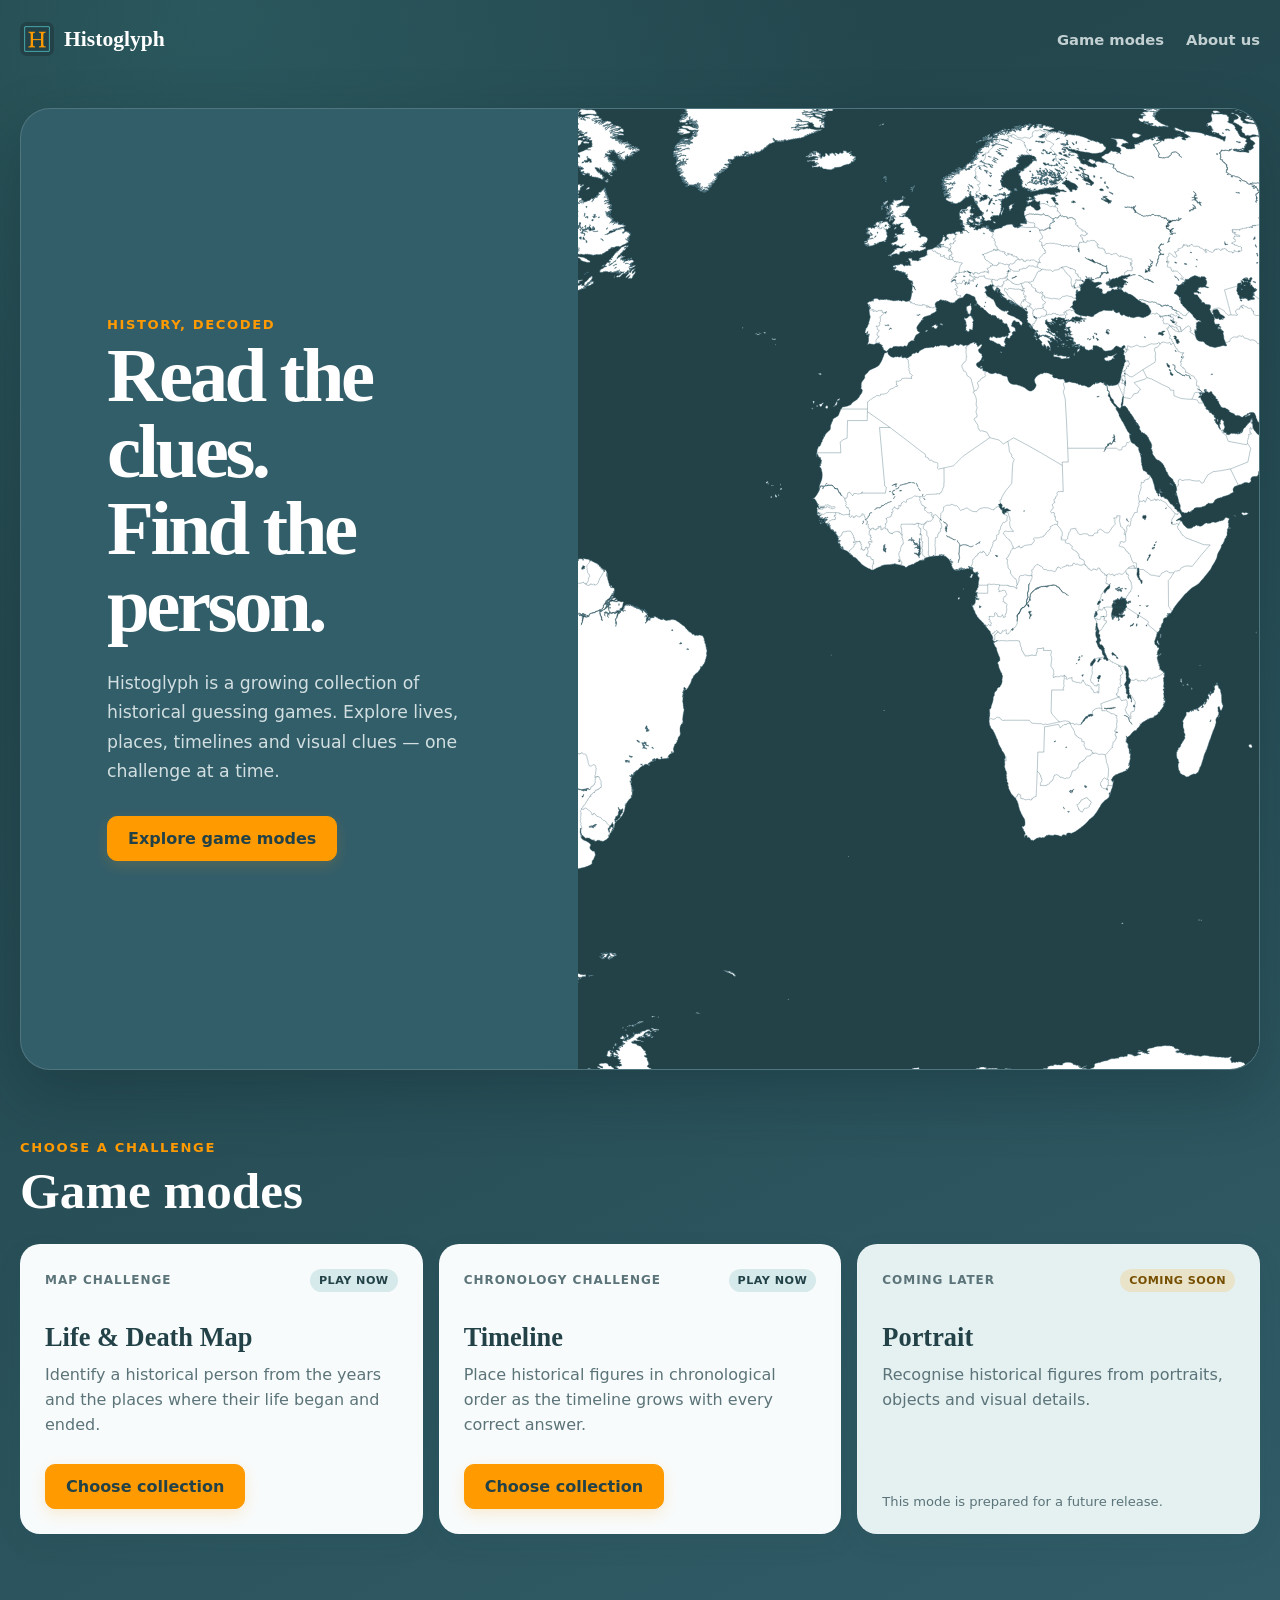
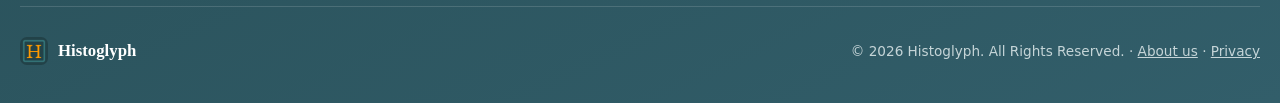
==== commit ac48d1c4: "V52" ====
--- a/index.html
+++ b/index.html
@@ -59,6 +59,6 @@
     <p>© 2026 Histoglyph. All Rights Reserved. · <a href="about.html">About us</a> · <a href="privacy.html">Privacy</a></p>
   </footer>
 
-  <script defer src="js/home.bundle.js"></script>
+  <script type="module" src="js/home.js"></script>
 </body>
 </html>
--- a/styles.css
+++ b/styles.css
@@ -3513,3 +3513,625 @@
 @media (max-width: 430px) {
   .hint-panel { align-items: flex-start; flex-direction: column; gap: 7px; }
 }
+
+
+/* V49: settings usability and consistent footer presentation. */
+.game-setting-option--select { cursor: default; }
+.game-setting-select {
+  width: 230px;
+  min-width: 230px;
+  max-width: 100%;
+  padding-right: 38px;
+  text-overflow: clip;
+  white-space: nowrap;
+}
+.game-setting-number { caret-color: #224248; }
+.site-footer { margin-top: 28px; }
+.map-footer { justify-content: flex-start; }
+@media (max-width: 640px) {
+  .game-setting-option--select {
+    align-items: stretch;
+    flex-direction: column;
+  }
+  .game-setting-select {
+    width: 100%;
+    min-width: 0;
+  }
+}
+
+/* V50 — Timeline game mode */
+.timeline-mode-hero {
+  position: relative;
+  overflow: hidden;
+}
+.timeline-mode-hero::after {
+  content: "";
+  position: absolute;
+  right: -90px;
+  bottom: -105px;
+  width: 310px;
+  height: 310px;
+  border: 2px solid rgba(255, 154, 0, 0.18);
+  border-radius: 50%;
+  pointer-events: none;
+}
+
+.timeline-game-shell {
+  width: min(1380px, calc(100% - 32px));
+}
+.timeline-game-header {
+  margin-bottom: 18px;
+}
+
+.timeline-status-card {
+  display: grid;
+  grid-template-columns: repeat(3, minmax(0, 1fr));
+  gap: 1px;
+  margin-bottom: 18px;
+  overflow: hidden;
+  border: 1px solid rgba(255, 255, 255, 0.15);
+  border-radius: 18px;
+  background: rgba(255, 255, 255, 0.12);
+  box-shadow: 0 14px 34px rgba(10, 31, 35, 0.18);
+}
+.timeline-status-card > div {
+  display: flex;
+  align-items: center;
+  justify-content: space-between;
+  gap: 12px;
+  min-width: 0;
+  padding: 14px 18px;
+  color: rgba(255, 255, 255, 0.78);
+  background: rgba(34, 66, 72, 0.76);
+}
+.timeline-status-card span {
+  font-size: 0.72rem;
+  font-weight: 800;
+  letter-spacing: 0.06em;
+  text-transform: uppercase;
+}
+.timeline-status-card strong {
+  color: #ffffff;
+  font-size: 1.05rem;
+}
+
+.timeline-challenge-layout {
+  display: grid;
+  grid-template-columns: minmax(250px, 330px) minmax(0, 1fr);
+  align-items: center;
+  gap: clamp(20px, 4vw, 52px);
+  margin-bottom: 22px;
+  padding: clamp(20px, 3vw, 34px);
+  border: 1px solid rgba(255, 255, 255, 0.15);
+  border-radius: 24px;
+  background: linear-gradient(145deg, rgba(50, 94, 106, 0.96), rgba(34, 66, 72, 0.96));
+  box-shadow: 0 18px 44px rgba(10, 31, 35, 0.24);
+}
+
+.timeline-person-card {
+  width: min(100%, 320px);
+  overflow: hidden;
+  border: 1px solid rgba(34, 66, 72, 0.2);
+  border-radius: 20px;
+  color: var(--text);
+  background: #f8fbfb;
+  box-shadow: 0 20px 45px rgba(7, 28, 33, 0.28);
+  cursor: grab;
+  user-select: none;
+  transition: transform 0.18s ease, box-shadow 0.18s ease, opacity 0.18s ease;
+}
+.timeline-person-card:active { cursor: grabbing; }
+.timeline-person-card.is-dragging {
+  opacity: 0.72;
+  transform: rotate(-1.5deg) scale(0.985);
+}
+.timeline-person-card.is-disabled { cursor: wait; }
+.timeline-person-card.is-wrong { animation: timeline-card-shake 0.34s ease; }
+.timeline-person-card.is-correct {
+  box-shadow: 0 0 0 4px rgba(47, 157, 91, 0.25), 0 20px 45px rgba(7, 28, 33, 0.28);
+}
+@keyframes timeline-card-shake {
+  0%, 100% { transform: translateX(0); }
+  25% { transform: translateX(-8px); }
+  55% { transform: translateX(7px); }
+  78% { transform: translateX(-4px); }
+}
+.timeline-person-card__portrait-wrap {
+  position: relative;
+  aspect-ratio: 4 / 3;
+  overflow: hidden;
+  background: #dce8e9;
+}
+.timeline-person-card__portrait,
+.timeline-person-card__placeholder {
+  width: 100%;
+  height: 100%;
+}
+.timeline-person-card__portrait {
+  display: block;
+  object-fit: cover;
+  object-position: center 20%;
+}
+.timeline-person-card__placeholder {
+  display: grid;
+  place-items: center;
+  color: rgba(34, 66, 72, 0.5);
+  background: linear-gradient(145deg, #dce9ea, #c7dcde);
+  font-family: Georgia, "Times New Roman", serif;
+  font-size: 3rem;
+  font-weight: 800;
+}
+.timeline-person-card__body {
+  padding: 18px 20px 19px;
+}
+.timeline-person-card__kicker {
+  color: #5b7479;
+  font-size: 0.66rem;
+  font-weight: 900;
+  letter-spacing: 0.1em;
+  text-transform: uppercase;
+}
+.timeline-person-card h2 {
+  margin: 5px 0 14px;
+  color: #224248;
+  font-family: Georgia, "Times New Roman", serif;
+  font-size: clamp(1.55rem, 3vw, 2rem);
+  line-height: 1.02;
+}
+.timeline-person-card__birthplace,
+.timeline-person-card__year {
+  display: grid;
+  grid-template-columns: 82px minmax(0, 1fr);
+  gap: 10px;
+  align-items: baseline;
+  margin: 7px 0 0;
+}
+.timeline-person-card__birthplace span,
+.timeline-person-card__year span {
+  color: #6b8084;
+  font-size: 0.68rem;
+  font-weight: 800;
+  letter-spacing: 0.04em;
+  text-transform: uppercase;
+}
+.timeline-person-card__birthplace strong,
+.timeline-person-card__year strong {
+  min-width: 0;
+  color: #224248;
+  font-size: 0.9rem;
+  line-height: 1.3;
+}
+.timeline-person-card__year strong {
+  color: #325E6A;
+  font-size: 1.08rem;
+  letter-spacing: 0.03em;
+}
+.timeline-person-card.is-correct .timeline-person-card__year strong { color: var(--birth); }
+.timeline-person-card__credit {
+  display: block;
+  margin-top: 13px;
+  color: #70858a;
+  font-size: 0.62rem;
+  line-height: 1.3;
+}
+.timeline-person-card__credit a { text-decoration: underline; }
+
+.timeline-play-instructions {
+  max-width: 560px;
+  color: rgba(245, 251, 251, 0.82);
+  font-size: 1.05rem;
+  line-height: 1.75;
+}
+.timeline-play-instructions strong { color: #ffffff; }
+
+.timeline-board-card {
+  overflow: hidden;
+  border: 1px solid rgba(34, 66, 72, 0.16);
+  border-radius: 24px;
+  color: var(--text);
+  background: #f8fbfb;
+  box-shadow: 0 18px 44px rgba(10, 31, 35, 0.2);
+}
+.timeline-board-heading {
+  display: flex;
+  align-items: flex-end;
+  justify-content: space-between;
+  gap: 20px;
+  padding: 20px 24px 16px;
+  border-bottom: 1px solid #d6e2e4;
+}
+.timeline-board-heading .eyebrow { color: #325E6A; }
+.timeline-board-heading h2 {
+  margin: 0;
+  color: #224248;
+  font-family: Georgia, "Times New Roman", serif;
+  font-size: clamp(1.4rem, 3vw, 2rem);
+}
+.timeline-feedback {
+  min-height: 1.3em;
+  margin: 0;
+  color: #5b7479;
+  font-size: 0.88rem;
+  font-weight: 750;
+  text-align: right;
+}
+.timeline-feedback.is-wrong { color: var(--death); }
+.timeline-feedback.is-correct { color: var(--birth); }
+
+.timeline-board-scroll {
+  overflow-x: auto;
+  overscroll-behavior-x: contain;
+  padding: 28px 24px 34px;
+  scrollbar-color: #8ea9ae transparent;
+}
+.timeline-board {
+  position: relative;
+  display: flex;
+  align-items: center;
+  width: max-content;
+  min-width: 100%;
+  min-height: 190px;
+  padding: 28px 8px;
+}
+.timeline-board::before {
+  content: "";
+  position: absolute;
+  left: 32px;
+  right: 32px;
+  top: 50%;
+  height: 4px;
+  border-radius: 999px;
+  background: #325E6A;
+  transform: translateY(-50%);
+}
+.timeline-board::after {
+  content: "";
+  position: absolute;
+  right: 23px;
+  top: 50%;
+  width: 12px;
+  height: 12px;
+  border-top: 4px solid #325E6A;
+  border-right: 4px solid #325E6A;
+  transform: translateY(-50%) rotate(45deg);
+}
+
+.timeline-placed-person {
+  position: relative;
+  z-index: 2;
+  width: 142px;
+  flex: 0 0 142px;
+  overflow: hidden;
+  border: 1px solid #c8d9dc;
+  border-radius: 15px;
+  background: #ffffff;
+  box-shadow: 0 10px 24px rgba(34, 66, 72, 0.14);
+}
+.timeline-placed-person__portrait-wrap {
+  position: relative;
+  height: 92px;
+  overflow: hidden;
+  background: #dce8e9;
+}
+.timeline-placed-person__portrait,
+.timeline-placed-person__placeholder {
+  width: 100%;
+  height: 100%;
+}
+.timeline-placed-person__portrait { object-fit: cover; object-position: center 20%; }
+.timeline-placed-person__placeholder {
+  display: grid;
+  place-items: center;
+  color: rgba(34, 66, 72, 0.45);
+  font-family: Georgia, "Times New Roman", serif;
+  font-size: 1.5rem;
+  font-weight: 800;
+}
+.timeline-placed-person__body {
+  display: grid;
+  gap: 4px;
+  padding: 10px 10px 11px;
+  text-align: center;
+}
+.timeline-placed-person__body strong {
+  overflow: hidden;
+  color: #224248;
+  font-size: 0.76rem;
+  line-height: 1.15;
+  text-overflow: ellipsis;
+  white-space: nowrap;
+}
+.timeline-placed-person__body span {
+  color: #325E6A;
+  font-size: 0.95rem;
+  font-weight: 900;
+}
+
+.timeline-drop-slot {
+  position: relative;
+  z-index: 3;
+  display: grid;
+  place-items: center;
+  gap: 4px;
+  width: 70px;
+  height: 116px;
+  flex: 0 0 70px;
+  margin: 0 6px;
+  padding: 8px 4px;
+  border: 2px dashed #9bb4b8;
+  border-radius: 14px;
+  color: #526f75;
+  background: rgba(255, 255, 255, 0.86);
+  box-shadow: none;
+  transition: border-color 0.15s ease, background 0.15s ease, color 0.15s ease, transform 0.15s ease;
+}
+.timeline-drop-slot span {
+  display: grid;
+  place-items: center;
+  width: 28px;
+  height: 28px;
+  border-radius: 50%;
+  color: #224248;
+  background: var(--highlight);
+  font-size: 1.15rem;
+  font-weight: 900;
+  line-height: 1;
+}
+.timeline-drop-slot small {
+  max-width: 58px;
+  font-size: 0.62rem;
+  font-weight: 800;
+  line-height: 1.12;
+  text-align: center;
+}
+.timeline-drop-slot:hover:not(:disabled),
+.timeline-drop-slot.is-drag-over {
+  border-color: var(--highlight);
+  color: #224248;
+  background: #fff3df;
+  transform: translateY(-3px);
+}
+.timeline-drop-slot:focus-visible {
+  outline: 3px solid rgba(255, 154, 0, 0.35);
+  outline-offset: 3px;
+}
+
+.timeline-summary-stats {
+  grid-template-columns: repeat(3, minmax(0, 1fr));
+}
+
+@media (max-width: 800px) {
+  .timeline-status-card {
+    grid-template-columns: repeat(3, minmax(0, 1fr));
+  }
+  .timeline-status-card > div {
+    display: grid;
+    justify-items: center;
+    gap: 4px;
+    padding: 11px 7px;
+    text-align: center;
+  }
+  .timeline-status-card span { font-size: 0.58rem; }
+  .timeline-challenge-layout {
+    grid-template-columns: 1fr;
+    justify-items: center;
+  }
+  .timeline-play-instructions {
+    max-width: 480px;
+    font-size: 0.92rem;
+    text-align: center;
+  }
+  .timeline-board-heading {
+    align-items: flex-start;
+    flex-direction: column;
+  }
+  .timeline-feedback { text-align: left; }
+}
+
+@media (max-width: 560px) {
+  .timeline-game-shell {
+    width: min(100% - 18px, 1380px);
+    margin-top: 18px;
+  }
+  .timeline-challenge-layout {
+    padding: 15px;
+    border-radius: 18px;
+  }
+  .timeline-person-card {
+    width: min(100%, 280px);
+  }
+  .timeline-person-card__body { padding: 15px 16px 16px; }
+  .timeline-board-card { border-radius: 18px; }
+  .timeline-board-heading { padding: 16px 16px 12px; }
+  .timeline-board-scroll { padding: 20px 10px 26px; }
+  .timeline-placed-person {
+    width: 118px;
+    flex-basis: 118px;
+  }
+  .timeline-placed-person__portrait-wrap { height: 76px; }
+  .timeline-drop-slot {
+    width: 58px;
+    flex-basis: 58px;
+    height: 102px;
+    margin: 0 4px;
+  }
+  .timeline-drop-slot small {
+    max-width: 50px;
+    font-size: 0.56rem;
+  }
+  .timeline-summary-stats {
+    grid-template-columns: 1fr;
+  }
+}
+
+
+/* V51 — Timeline puts the timeline first and uses a smaller active card. */
+.timeline-board-card--primary {
+  margin-bottom: 20px;
+  border-color: rgba(255, 255, 255, 0.2);
+  box-shadow: 0 22px 54px rgba(7, 28, 33, 0.27);
+}
+
+.timeline-board-card--primary .timeline-board-scroll {
+  padding-top: 34px;
+  padding-bottom: 40px;
+}
+
+.timeline-board-card--primary .timeline-board {
+  min-height: 235px;
+}
+
+.timeline-challenge-layout--below {
+  grid-template-columns: minmax(190px, 240px) minmax(0, 1fr);
+  gap: clamp(18px, 3vw, 38px);
+  margin-bottom: 22px;
+  padding: 18px 22px;
+  background: rgba(50, 94, 106, 0.72);
+  box-shadow: 0 12px 30px rgba(10, 31, 35, 0.18);
+}
+
+.timeline-person-card--compact {
+  width: min(100%, 230px);
+  border-radius: 16px;
+  box-shadow: 0 14px 30px rgba(7, 28, 33, 0.23);
+}
+
+.timeline-person-card--compact .timeline-person-card__portrait-wrap {
+  aspect-ratio: 16 / 10;
+}
+
+.timeline-person-card--compact .timeline-person-card__body {
+  padding: 13px 15px 14px;
+}
+
+.timeline-person-card--compact h2 {
+  margin: 4px 0 9px;
+  font-size: clamp(1.2rem, 2vw, 1.5rem);
+}
+
+.timeline-person-card--compact .timeline-person-card__birthplace {
+  grid-template-columns: 56px minmax(0, 1fr);
+  gap: 7px;
+  margin-top: 5px;
+}
+
+.timeline-person-card--compact .timeline-person-card__birthplace span {
+  font-size: 0.59rem;
+}
+
+.timeline-person-card--compact .timeline-person-card__birthplace strong {
+  font-size: 0.78rem;
+}
+
+.timeline-person-card--compact .timeline-person-card__credit {
+  margin-top: 8px;
+  font-size: 0.54rem;
+}
+
+/* Explicitly honour the hidden state even though the portrait classes define display. */
+.timeline-person-card__portrait[hidden],
+.timeline-person-card__placeholder[hidden],
+.timeline-placed-person__portrait[hidden],
+.timeline-placed-person__placeholder[hidden] {
+  display: none !important;
+}
+
+@media (max-width: 800px) {
+  .timeline-board-card--primary .timeline-board {
+    min-height: 215px;
+  }
+
+  .timeline-challenge-layout--below {
+    grid-template-columns: 1fr;
+    justify-items: center;
+    padding: 16px;
+  }
+
+  .timeline-person-card--compact {
+    width: min(100%, 220px);
+  }
+}
+
+@media (max-width: 560px) {
+  .timeline-board-card--primary {
+    margin-bottom: 14px;
+  }
+
+  .timeline-board-card--primary .timeline-board-scroll {
+    padding-top: 24px;
+    padding-bottom: 28px;
+  }
+
+  .timeline-board-card--primary .timeline-board {
+    min-height: 190px;
+  }
+
+  .timeline-challenge-layout--below {
+    margin-bottom: 16px;
+    padding: 13px;
+  }
+
+  .timeline-person-card--compact {
+    width: min(100%, 205px);
+  }
+
+  .timeline-person-card--compact .timeline-person-card__body {
+    padding: 11px 12px 12px;
+  }
+
+  .timeline-person-card--compact h2 {
+    font-size: 1.15rem;
+  }
+}
+
+
+/* V52 — Timeline placement fix + portrait proportions aligned with Life & Death Map. */
+.timeline-person-card--compact {
+  width: min(100%, 190px);
+}
+
+.timeline-person-card--compact .timeline-person-card__portrait-wrap {
+  aspect-ratio: 4 / 5;
+}
+
+.timeline-person-card--compact .timeline-person-card__portrait {
+  object-fit: cover;
+  object-position: center 20%;
+}
+
+.timeline-placed-person {
+  width: 126px;
+  flex-basis: 126px;
+}
+
+.timeline-placed-person__portrait-wrap {
+  height: auto;
+  aspect-ratio: 4 / 5;
+}
+
+.timeline-placed-person__portrait {
+  object-fit: cover;
+  object-position: center 20%;
+}
+
+@media (max-width: 800px) {
+  .timeline-person-card--compact {
+    width: min(100%, 182px);
+  }
+
+  .timeline-placed-person {
+    width: 118px;
+    flex-basis: 118px;
+  }
+}
+
+@media (max-width: 560px) {
+  .timeline-person-card--compact {
+    width: min(100%, 172px);
+  }
+
+  .timeline-placed-person {
+    width: 110px;
+    flex-basis: 110px;
+  }
+}
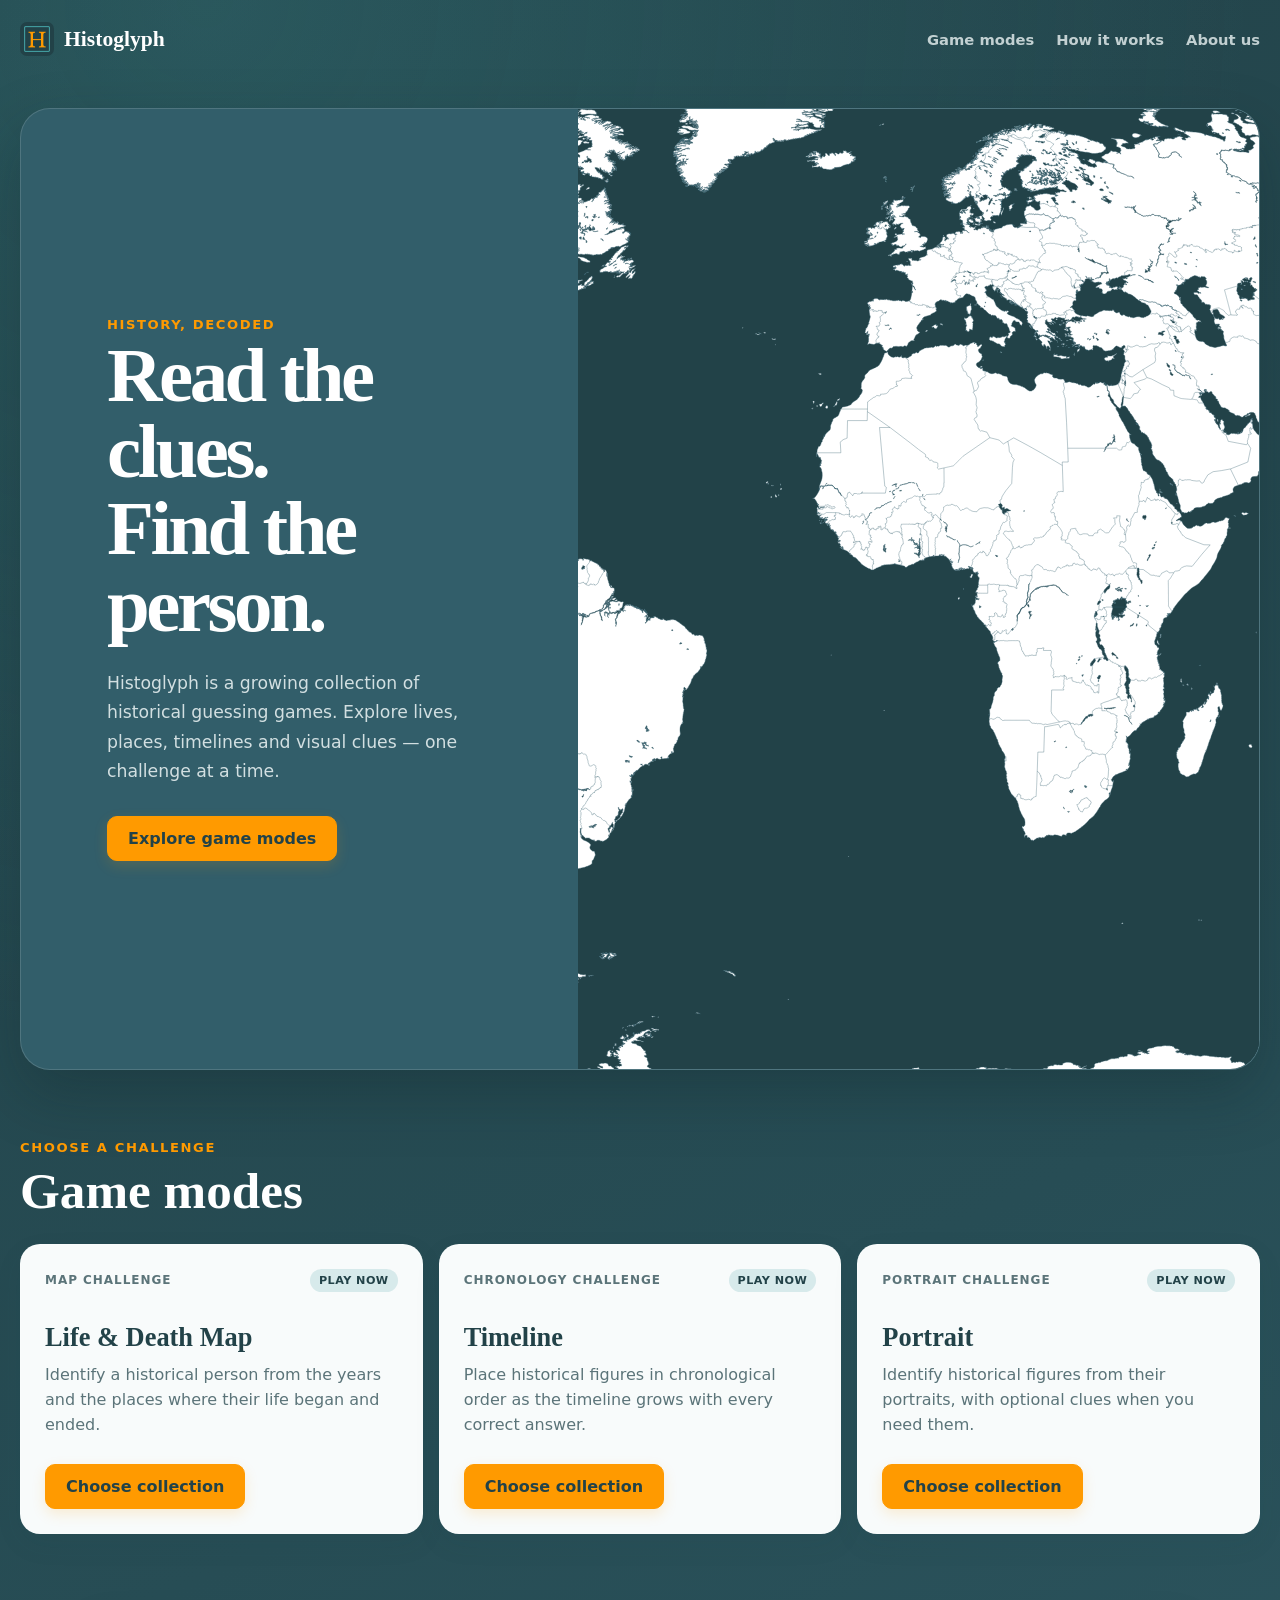
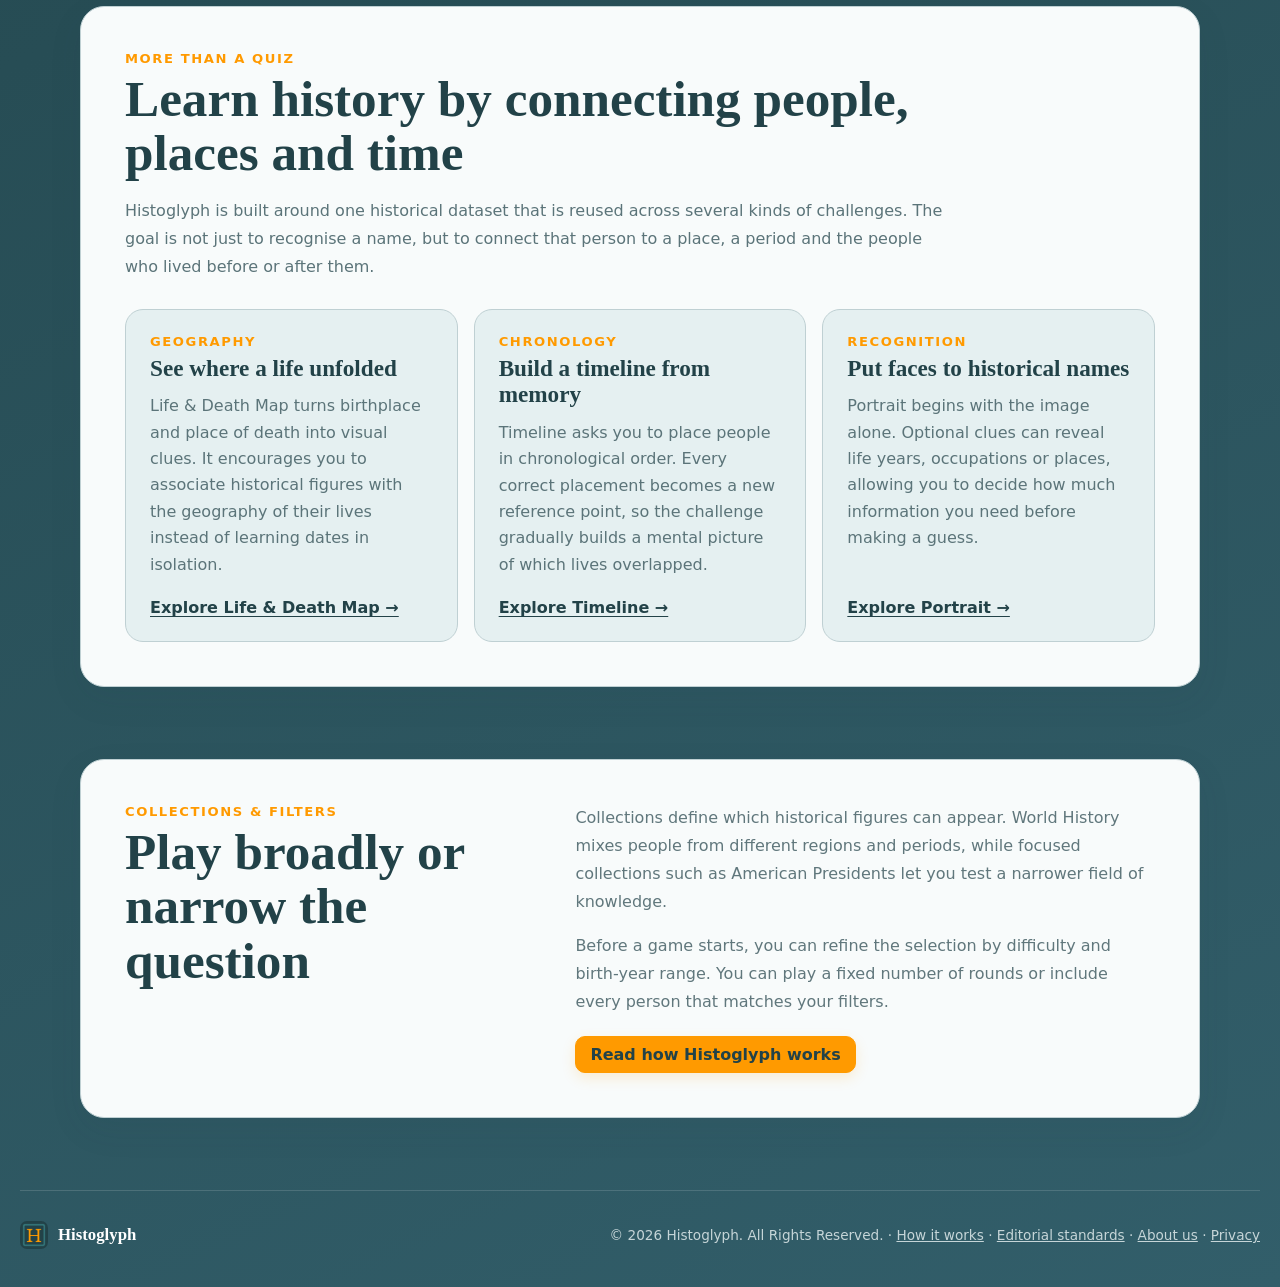
==== commit 5c0d878a: "V56" ====
--- a/index.html
+++ b/index.html
@@ -21,6 +21,7 @@
     </a>
     <nav class="site-nav" aria-label="Main navigation">
       <a href="#game-modes">Game modes</a>
+      <a href="how-it-works.html">How it works</a>
       <a href="about.html">About us</a>
     </nav>
   </header>
@@ -52,11 +53,51 @@
       <div id="game-mode-grid" class="mode-grid"></div>
     </section>
 
+    <section class="content-section home-value-section" aria-labelledby="learn-history-title">
+      <div class="content-section-heading">
+        <p class="eyebrow">More than a quiz</p>
+        <h2 id="learn-history-title">Learn history by connecting people, places and time</h2>
+        <p>Histoglyph is built around one historical dataset that is reused across several kinds of challenges. The goal is not just to recognise a name, but to connect that person to a place, a period and the people who lived before or after them.</p>
+      </div>
+      <div class="content-card-grid content-card-grid--three">
+        <article class="content-card">
+          <p class="eyebrow">Geography</p>
+          <h3>See where a life unfolded</h3>
+          <p>Life &amp; Death Map turns birthplace and place of death into visual clues. It encourages you to associate historical figures with the geography of their lives instead of learning dates in isolation.</p>
+          <a class="text-link" href="life-map.html">Explore Life &amp; Death Map →</a>
+        </article>
+        <article class="content-card">
+          <p class="eyebrow">Chronology</p>
+          <h3>Build a timeline from memory</h3>
+          <p>Timeline asks you to place people in chronological order. Every correct placement becomes a new reference point, so the challenge gradually builds a mental picture of which lives overlapped.</p>
+          <a class="text-link" href="timeline.html">Explore Timeline →</a>
+        </article>
+        <article class="content-card">
+          <p class="eyebrow">Recognition</p>
+          <h3>Put faces to historical names</h3>
+          <p>Portrait begins with the image alone. Optional clues can reveal life years, occupations or places, allowing you to decide how much information you need before making a guess.</p>
+          <a class="text-link" href="portrait.html">Explore Portrait →</a>
+        </article>
+      </div>
+    </section>
+
+    <section class="content-section content-section--split" aria-labelledby="collections-title">
+      <div>
+        <p class="eyebrow">Collections &amp; filters</p>
+        <h2 id="collections-title">Play broadly or narrow the question</h2>
+      </div>
+      <div class="prose-stack">
+        <p>Collections define which historical figures can appear. World History mixes people from different regions and periods, while focused collections such as American Presidents let you test a narrower field of knowledge.</p>
+        <p>Before a game starts, you can refine the selection by difficulty and birth-year range. You can play a fixed number of rounds or include every person that matches your filters.</p>
+        <a class="secondary-button compact-button content-cta" href="how-it-works.html">Read how Histoglyph works</a>
+      </div>
+    </section>
+
   </main>
 
   <footer class="site-footer">
     <a class="brand brand--small" href="/"><img class="brand-logo" src="assets/Histoglyph_image.png" alt="" aria-hidden="true"><span>Histoglyph</span></a>
-    <p>© 2026 Histoglyph. All Rights Reserved. · <a href="about.html">About us</a> · <a href="privacy.html">Privacy</a></p>
+    <p>© 2026 Histoglyph. All Rights Reserved. · <a href="how-it-works.html">How it works</a> · <a href="editorial.html">Editorial standards</a> · <a href="about.html">About us</a> · <a href="privacy.html">Privacy</a></p>
   </footer>
 
   <script type="module" src="js/home.js"></script>
--- a/styles.css
+++ b/styles.css
@@ -4135,3 +4135,1051 @@
     flex-basis: 110px;
   }
 }
+
+/* V53 — Portrait game mode */
+.portrait-mode-hero {
+  position: relative;
+  overflow: hidden;
+}
+.portrait-mode-hero::after {
+  content: "";
+  position: absolute;
+  right: -90px;
+  bottom: -120px;
+  width: 330px;
+  height: 330px;
+  border: 1px solid rgba(255,255,255,.10);
+  border-radius: 50%;
+  box-shadow: 0 0 0 56px rgba(68,161,164,.08), 0 0 0 112px rgba(255,154,0,.04);
+  pointer-events: none;
+}
+
+.portrait-clue-settings {
+  margin: 0;
+  padding: 18px;
+  border: 1px solid var(--border);
+  border-radius: 16px;
+  background: #f8fbfb;
+}
+.portrait-clue-settings legend {
+  padding: 0 7px;
+  color: #224248;
+  font-weight: 850;
+}
+.portrait-clue-settings > p {
+  margin: 0 0 13px;
+  color: var(--muted);
+  font-size: .8rem;
+  line-height: 1.45;
+}
+.portrait-clue-settings-grid {
+  display: grid;
+  grid-template-columns: repeat(3, minmax(0, 1fr));
+  gap: 10px;
+}
+.portrait-clue-toggle {
+  display: grid;
+  grid-template-columns: auto 1fr;
+  align-items: start;
+  gap: 10px;
+  min-width: 0;
+  padding: 12px;
+  border: 1px solid var(--border);
+  border-radius: 12px;
+  background: #fff;
+  cursor: pointer;
+}
+.portrait-clue-toggle input {
+  width: 18px;
+  height: 18px;
+  margin-top: 1px;
+  accent-color: #FF9A00;
+}
+.portrait-clue-toggle span { min-width: 0; }
+.portrait-clue-toggle strong,
+.portrait-clue-toggle small { display: block; }
+.portrait-clue-toggle strong { color: #224248; font-size: .82rem; }
+.portrait-clue-toggle small { margin-top: 3px; color: var(--muted); font-size: .7rem; line-height: 1.35; }
+
+.portrait-game-shell { width: min(1040px, calc(100% - 32px)); }
+.portrait-game-header { margin-bottom: 18px; }
+.portrait-status-card {
+  display: grid;
+  grid-template-columns: repeat(3, minmax(0, 1fr));
+  overflow: hidden;
+  margin-bottom: 18px;
+  border: 1px solid rgba(255,255,255,.16);
+  border-radius: 16px;
+  color: #fff;
+  background: rgba(50,94,106,.78);
+  box-shadow: 0 14px 34px rgba(10,31,35,.18);
+}
+.portrait-status-card > div {
+  display: grid;
+  gap: 3px;
+  min-width: 0;
+  padding: 12px 16px;
+  text-align: center;
+}
+.portrait-status-card > div + div { border-left: 1px solid rgba(255,255,255,.12); }
+.portrait-status-card span {
+  color: rgba(255,255,255,.68);
+  font-size: .62rem;
+  font-weight: 850;
+  letter-spacing: .09em;
+  text-transform: uppercase;
+}
+.portrait-status-card strong { font-size: 1.15rem; }
+
+.portrait-game-stage {
+  display: grid;
+  gap: 16px;
+}
+.portrait-challenge-card,
+.portrait-answer-card,
+.portrait-round-result {
+  border: 1px solid var(--border);
+  border-radius: 20px;
+  background: #f8fbfb;
+  box-shadow: var(--shadow);
+}
+.portrait-challenge-card {
+  display: grid;
+  grid-template-columns: minmax(250px, 340px) minmax(0, 1fr);
+  gap: 24px;
+  padding: 24px;
+  align-items: center;
+}
+.portrait-main-figure {
+  position: relative;
+  width: 100%;
+  max-width: 340px;
+  margin: 0 auto;
+  overflow: hidden;
+  border: 1px solid rgba(34,66,72,.14);
+  border-radius: 18px;
+  aspect-ratio: 4 / 5;
+  background: #dce8e9;
+  box-shadow: 0 14px 30px rgba(34,66,72,.16);
+}
+.portrait-main-image,
+.portrait-main-placeholder {
+  width: 100%;
+  height: 100%;
+}
+.portrait-main-image {
+  display: block;
+  object-fit: cover;
+  object-position: center 20%;
+}
+.portrait-main-placeholder {
+  display: grid;
+  place-items: center;
+  color: rgba(34,66,72,.44);
+  background: linear-gradient(145deg, #e9f2f3, #ccdfe1);
+  font-family: Georgia, "Times New Roman", serif;
+  font-size: 5rem;
+  font-weight: 800;
+}
+.portrait-main-image[hidden],
+.portrait-main-placeholder[hidden] { display: none; }
+
+.portrait-clues { min-width: 0; }
+.portrait-clues-heading {
+  display: flex;
+  align-items: end;
+  justify-content: space-between;
+  gap: 16px;
+  margin-bottom: 14px;
+}
+.portrait-clues-heading .eyebrow { color: #325E6A; }
+.portrait-clues-heading h2 {
+  margin: 0;
+  color: #224248;
+  font-family: Georgia, "Times New Roman", serif;
+  font-size: clamp(1.6rem, 3vw, 2.25rem);
+}
+.portrait-clues-heading small { color: var(--muted); font-weight: 650; }
+.portrait-clue-grid { display: grid; gap: 10px; }
+.portrait-clue-item {
+  display: grid;
+  grid-template-columns: minmax(0, 1fr) auto;
+  align-items: center;
+  gap: 14px;
+  min-height: 76px;
+  padding: 12px 13px 12px 16px;
+  border: 1px solid #cad8da;
+  border-radius: 14px;
+  background: #fff;
+}
+.portrait-clue-item > div { min-width: 0; }
+.portrait-clue-item span,
+.portrait-result-facts span {
+  display: block;
+  margin-bottom: 4px;
+  color: var(--muted);
+  font-size: .64rem;
+  font-weight: 850;
+  letter-spacing: .08em;
+  text-transform: uppercase;
+}
+.portrait-clue-value {
+  display: block;
+  min-width: 0;
+  color: #7b8d91;
+  font-size: .88rem;
+  line-height: 1.35;
+  overflow-wrap: anywhere;
+}
+.portrait-clue-item.is-visible {
+  border-color: rgba(68,161,164,.45);
+  background: #eef7f7;
+}
+.portrait-clue-item.is-visible .portrait-clue-value { color: #224248; }
+.portrait-clue-item.is-unavailable { opacity: .68; }
+.portrait-clue-button {
+  min-width: 92px;
+  padding: 9px 12px;
+  font-size: .75rem;
+}
+
+.portrait-answer-card { padding: 18px 20px; }
+.portrait-answer-card label {
+  display: block;
+  margin-bottom: 5px;
+  color: #224248;
+  font-weight: 850;
+}
+.portrait-answer-card .guess-help { margin: 0 0 12px; }
+
+.portrait-round-result {
+  padding: 20px 22px;
+  color: #224248;
+}
+.portrait-round-result[hidden] { display: none; }
+.portrait-round-result h2 {
+  margin: 9px 0 4px;
+  color: #224248;
+  font-family: Georgia, "Times New Roman", serif;
+  font-size: clamp(2rem, 5vw, 3.2rem);
+  line-height: 1;
+}
+.portrait-result-occupation {
+  margin: 0 0 16px;
+  color: #325E6A;
+  font-size: 1rem;
+  font-weight: 800;
+}
+.portrait-result-facts {
+  display: grid;
+  grid-template-columns: repeat(3, minmax(0, 1fr));
+  gap: 10px;
+}
+.portrait-result-facts > div {
+  min-width: 0;
+  padding: 12px 14px;
+  border: 1px solid var(--border);
+  border-radius: 12px;
+  background: #fff;
+}
+.portrait-result-facts strong {
+  display: block;
+  color: #224248;
+  font-size: .9rem;
+  line-height: 1.35;
+  overflow-wrap: anywhere;
+}
+.portrait-result-credit {
+  margin-top: 12px;
+  padding-top: 10px;
+  border-top: 1px solid var(--border);
+  color: var(--muted);
+  font-size: .68rem;
+  overflow-wrap: anywhere;
+}
+.portrait-result-credit a { text-decoration: underline; }
+.portrait-summary-stats { grid-template-columns: repeat(3, minmax(0, 1fr)); }
+
+@media (max-width: 760px) {
+  .portrait-clue-settings-grid { grid-template-columns: 1fr; }
+  .portrait-challenge-card {
+    grid-template-columns: 1fr;
+    gap: 18px;
+    padding: 16px;
+  }
+  .portrait-main-figure { max-width: 286px; }
+  .portrait-clues-heading { align-items: flex-start; }
+  .portrait-clues-heading small { max-width: 130px; text-align: right; }
+  .portrait-result-facts { grid-template-columns: 1fr; }
+}
+
+@media (max-width: 520px) {
+  .portrait-game-shell { width: min(100% - 20px, 1040px); margin-top: 18px; }
+  .portrait-status-card > div { padding: 10px 7px; }
+  .portrait-status-card span { font-size: .53rem; }
+  .portrait-status-card strong { font-size: .95rem; }
+  .portrait-main-figure { max-width: 242px; border-radius: 14px; }
+  .portrait-clue-item {
+    grid-template-columns: 1fr;
+    gap: 9px;
+  }
+  .portrait-clue-button { width: 100%; }
+  .portrait-answer-card { padding: 15px; }
+  .portrait-summary-stats { grid-template-columns: 1fr; }
+}
+
+/* V54 — compact Portrait play layout: portrait + answer/result above, hints below. */
+.sr-only {
+  position: absolute !important;
+  width: 1px !important;
+  height: 1px !important;
+  padding: 0 !important;
+  margin: -1px !important;
+  overflow: hidden !important;
+  clip: rect(0, 0, 0, 0) !important;
+  white-space: nowrap !important;
+  border: 0 !important;
+}
+
+.portrait-game-shell {
+  width: min(980px, calc(100% - 28px));
+  margin-top: 18px;
+}
+
+.portrait-game-header {
+  margin-bottom: 12px;
+}
+
+.portrait-game-header h1 {
+  margin-top: 5px;
+}
+
+.portrait-game-header .intro {
+  margin-bottom: 8px;
+}
+
+.portrait-status-card {
+  margin-bottom: 12px;
+}
+
+.portrait-game-stage {
+  gap: 10px;
+}
+
+.portrait-challenge-card--compact {
+  grid-template-columns: minmax(210px, 278px) minmax(0, 1fr);
+  gap: 20px;
+  padding: 18px;
+  align-items: stretch;
+}
+
+.portrait-challenge-card--compact .portrait-main-figure {
+  max-width: 278px;
+  align-self: center;
+}
+
+.portrait-response-column {
+  display: grid;
+  min-width: 0;
+}
+
+.portrait-guess-panel,
+.portrait-round-result--inline {
+  min-width: 0;
+  height: 100%;
+}
+
+.portrait-guess-panel {
+  display: flex;
+  flex-direction: column;
+  justify-content: center;
+  padding: 8px 6px;
+}
+
+.portrait-guess-panel[hidden] {
+  display: none;
+}
+
+.portrait-question-heading {
+  margin-bottom: 12px;
+}
+
+.portrait-question-heading .eyebrow {
+  margin-bottom: 3px;
+  color: #325E6A;
+}
+
+.portrait-question-heading h2 {
+  margin: 0;
+  color: #224248;
+  font-family: Georgia, "Times New Roman", serif;
+  font-size: clamp(1.85rem, 3.4vw, 2.7rem);
+  line-height: 1;
+}
+
+.portrait-feedback-box {
+  display: grid;
+  gap: 4px;
+  min-height: 66px;
+  margin-bottom: 12px;
+  padding: 11px 13px;
+  border: 1px solid #cad8da;
+  border-radius: 13px;
+  color: #224248;
+  background: #fff;
+}
+
+.portrait-feedback-box strong {
+  font-size: .9rem;
+  line-height: 1.15;
+}
+
+.portrait-feedback-box span {
+  color: #64777b;
+  font-size: .76rem;
+  line-height: 1.35;
+}
+
+.portrait-feedback-box.incorrect {
+  border-color: rgba(196, 52, 52, .34);
+  background: #fff4f3;
+}
+
+.portrait-feedback-box.incorrect strong {
+  color: #b13232;
+}
+
+.portrait-feedback-box.correct {
+  border-color: rgba(38, 126, 70, .34);
+  background: #f0f8f2;
+}
+
+.portrait-feedback-box.correct strong {
+  color: #267e46;
+}
+
+.portrait-input-row {
+  grid-template-columns: minmax(0, 1fr) auto;
+}
+
+.portrait-input-row input {
+  min-width: 0;
+}
+
+.portrait-give-up-button {
+  align-self: flex-start;
+  margin-top: 8px;
+  font-size: .78rem;
+}
+
+.portrait-round-result--inline {
+  display: flex;
+  flex-direction: column;
+  justify-content: center;
+  padding: 8px 6px;
+  border: 0;
+  border-radius: 0;
+  background: transparent;
+  box-shadow: none;
+}
+
+.portrait-round-result--inline[hidden] {
+  display: none;
+}
+
+.portrait-round-result--inline h2 {
+  margin: 8px 0 4px;
+  font-size: clamp(1.9rem, 4vw, 2.9rem);
+}
+
+.portrait-round-result--inline .portrait-result-occupation {
+  margin-bottom: 11px;
+  font-size: .92rem;
+}
+
+.portrait-round-result--inline .portrait-result-facts {
+  gap: 7px;
+}
+
+.portrait-round-result--inline .portrait-result-facts > div {
+  padding: 9px 10px;
+  border-radius: 10px;
+}
+
+.portrait-round-result--inline .portrait-result-facts strong {
+  font-size: .78rem;
+  line-height: 1.25;
+}
+
+.portrait-result-next {
+  align-self: flex-start;
+  margin-top: 12px;
+}
+
+.portrait-clues--compact {
+  padding: 12px 14px;
+  border: 1px solid var(--border);
+  border-radius: 16px;
+  background: #f8fbfb;
+  box-shadow: var(--shadow);
+}
+
+.portrait-clues-heading--compact {
+  align-items: center;
+  margin-bottom: 9px;
+}
+
+.portrait-clues-heading--compact .eyebrow {
+  display: inline;
+  margin: 0 7px 0 0;
+  font-size: .57rem;
+}
+
+.portrait-clues-heading--compact h2 {
+  display: inline;
+  font-size: 1rem;
+  font-family: inherit;
+  font-weight: 850;
+}
+
+.portrait-clues-heading--compact small {
+  font-size: .68rem;
+}
+
+.portrait-clue-grid--compact {
+  grid-template-columns: repeat(3, minmax(0, 1fr));
+  gap: 8px;
+}
+
+.portrait-clue-item--compact {
+  grid-template-columns: minmax(0, 1fr) auto;
+  gap: 8px;
+  min-height: 58px;
+  padding: 8px 9px 8px 11px;
+  border-radius: 11px;
+}
+
+.portrait-clue-item--compact span {
+  margin-bottom: 2px;
+  font-size: .56rem;
+}
+
+.portrait-clue-item--compact .portrait-clue-value {
+  display: -webkit-box;
+  overflow: hidden;
+  color: #65777b;
+  font-size: .72rem;
+  line-height: 1.22;
+  -webkit-box-orient: vertical;
+  -webkit-line-clamp: 2;
+}
+
+.portrait-clue-item--compact .portrait-clue-button {
+  min-width: 68px;
+  padding: 7px 9px;
+  font-size: .66rem;
+}
+
+@media (min-width: 761px) and (max-height: 760px) {
+  .portrait-game-shell {
+    margin-top: 10px;
+    margin-bottom: 18px;
+  }
+  .portrait-game-header .breadcrumbs,
+  .portrait-game-header .intro {
+    display: none;
+  }
+  .portrait-game-header h1 {
+    font-size: 2rem;
+  }
+  .portrait-game-header .play-settings-summary {
+    margin-top: 6px;
+  }
+  .portrait-status-card > div {
+    padding: 9px 12px;
+  }
+  .portrait-challenge-card--compact {
+    grid-template-columns: 200px minmax(0, 1fr);
+    padding: 13px;
+  }
+  .portrait-challenge-card--compact .portrait-main-figure {
+    max-width: 200px;
+  }
+  .portrait-clues--compact {
+    padding: 9px 11px;
+  }
+}
+
+@media (max-width: 760px) {
+  .portrait-game-header .intro {
+    display: none;
+  }
+
+  .portrait-game-header .play-settings-summary {
+    margin-top: 7px;
+  }
+
+  .portrait-challenge-card--compact {
+    grid-template-columns: 1fr;
+    gap: 12px;
+    padding: 12px;
+  }
+
+  .portrait-challenge-card--compact .portrait-main-figure {
+    width: min(190px, 62vw);
+    max-width: 190px;
+  }
+
+  .portrait-guess-panel,
+  .portrait-round-result--inline {
+    padding: 2px;
+  }
+
+  .portrait-question-heading {
+    margin-bottom: 8px;
+    text-align: center;
+  }
+
+  .portrait-question-heading h2 {
+    font-size: 1.7rem;
+  }
+
+  .portrait-feedback-box {
+    min-height: 52px;
+    margin-bottom: 8px;
+    padding: 8px 10px;
+  }
+
+  .portrait-input-row {
+    grid-template-columns: minmax(0, 1fr) auto;
+  }
+
+  .portrait-input-row .primary-button {
+    padding-inline: 12px;
+  }
+
+  .portrait-give-up-button {
+    margin: 5px auto 0;
+  }
+
+  .portrait-round-result--inline {
+    text-align: center;
+  }
+
+  .portrait-round-result--inline .round-result-status,
+  .portrait-result-next {
+    align-self: center;
+  }
+
+  .portrait-round-result--inline .portrait-result-facts {
+    grid-template-columns: repeat(3, minmax(0, 1fr));
+  }
+
+  .portrait-clues-heading--compact small {
+    display: none;
+  }
+
+  .portrait-clue-grid--compact {
+    grid-template-columns: repeat(3, minmax(0, 1fr));
+  }
+
+  .portrait-clue-item--compact {
+    grid-template-columns: 1fr;
+    align-content: start;
+    gap: 5px;
+    min-height: 80px;
+    padding: 7px;
+  }
+
+  .portrait-clue-item--compact .portrait-clue-button {
+    width: 100%;
+    min-width: 0;
+    padding: 6px 5px;
+  }
+}
+
+@media (max-width: 520px) {
+  .portrait-game-shell {
+    width: min(100% - 12px, 980px);
+    margin-top: 8px;
+  }
+
+  .portrait-game-header {
+    margin-bottom: 8px;
+  }
+
+  .portrait-game-header .breadcrumbs,
+  .portrait-game-header .play-settings-summary {
+    display: none;
+  }
+
+  .portrait-game-header h1 {
+    margin: 4px 0 0;
+    font-size: 1.65rem;
+  }
+
+  .portrait-game-header .header-actions {
+    gap: 7px;
+  }
+
+  .portrait-game-header .header-actions > * {
+    padding: 8px 10px;
+    font-size: .72rem;
+  }
+
+  .portrait-status-card {
+    margin-bottom: 8px;
+    border-radius: 12px;
+  }
+
+  .portrait-status-card > div {
+    padding: 7px 5px;
+  }
+
+  .portrait-challenge-card--compact {
+    gap: 9px;
+    padding: 9px;
+    border-radius: 15px;
+  }
+
+  .portrait-challenge-card--compact .portrait-main-figure {
+    width: min(154px, 48vw);
+    max-width: 154px;
+    border-radius: 12px;
+  }
+
+  .portrait-question-heading .eyebrow {
+    display: none;
+  }
+
+  .portrait-question-heading h2 {
+    font-size: 1.45rem;
+  }
+
+  .portrait-feedback-box {
+    min-height: 46px;
+    padding: 7px 9px;
+  }
+
+  .portrait-feedback-box strong {
+    font-size: .8rem;
+  }
+
+  .portrait-feedback-box span {
+    font-size: .68rem;
+  }
+
+  .portrait-input-row input {
+    padding: 9px 10px;
+    font-size: .82rem;
+  }
+
+  .portrait-input-row .primary-button {
+    padding: 9px 10px;
+    font-size: .72rem;
+  }
+
+  .portrait-clues--compact {
+    padding: 8px;
+    border-radius: 13px;
+  }
+
+  .portrait-clues-heading--compact {
+    margin-bottom: 6px;
+  }
+
+  .portrait-clue-item--compact {
+    min-height: 68px;
+    padding: 6px;
+  }
+
+  .portrait-clue-item--compact span {
+    font-size: .5rem;
+  }
+
+  .portrait-clue-item--compact .portrait-clue-value {
+    font-size: .62rem;
+  }
+
+  .portrait-clue-item--compact .portrait-clue-button {
+    font-size: .59rem;
+  }
+
+  .portrait-round-result--inline h2 {
+    font-size: 1.65rem;
+  }
+
+  .portrait-round-result--inline .portrait-result-occupation {
+    font-size: .76rem;
+  }
+
+  .portrait-round-result--inline .portrait-result-facts > div {
+    padding: 7px 6px;
+  }
+
+  .portrait-round-result--inline .portrait-result-facts strong {
+    font-size: .65rem;
+  }
+}
+
+/* V55: content-led pages for AdSense readiness and clearer site navigation. */
+.content-section,
+.article-shell {
+  width: min(1120px, calc(100% - 36px));
+  margin-inline: auto;
+}
+
+.content-section {
+  margin-bottom: 72px;
+  padding: clamp(26px, 4vw, 44px);
+  border: 1px solid var(--border);
+  border-radius: 24px;
+  background: var(--surface);
+  box-shadow: 0 12px 34px rgba(34, 66, 72, 0.08);
+}
+
+.content-section-heading {
+  max-width: 820px;
+  margin-bottom: 28px;
+}
+
+.content-section-heading h2,
+.content-section--split h2,
+.article-hero h1,
+.prose-section h2 {
+  margin: 0;
+  font-family: Georgia, "Times New Roman", serif;
+}
+
+.content-section-heading h2,
+.content-section--split h2 {
+  font-size: clamp(2rem, 4vw, 3.25rem);
+  line-height: 1.06;
+}
+
+.content-section-heading > p:not(.eyebrow) {
+  margin: 16px 0 0;
+  color: var(--muted);
+  font-size: 1rem;
+  line-height: 1.75;
+}
+
+.content-card-grid {
+  display: grid;
+  gap: 16px;
+}
+
+.content-card-grid--three {
+  grid-template-columns: repeat(3, minmax(0, 1fr));
+}
+
+.content-card {
+  display: flex;
+  flex-direction: column;
+  min-height: 230px;
+  padding: 24px;
+  border: 1px solid var(--border);
+  border-radius: 18px;
+  background: var(--surface-strong);
+}
+
+.content-card h3 {
+  margin: 0 0 12px;
+  font-family: Georgia, "Times New Roman", serif;
+  font-size: 1.45rem;
+  line-height: 1.15;
+}
+
+.content-card p:not(.eyebrow) {
+  margin: 0;
+  color: var(--muted);
+  line-height: 1.65;
+}
+
+.content-card .text-link {
+  margin-top: auto;
+  padding-top: 20px;
+}
+
+.text-link {
+  color: var(--primary);
+  font-weight: 800;
+  text-decoration-thickness: 1px;
+  text-underline-offset: 3px;
+}
+
+.text-link:hover { color: var(--primary-hover); }
+
+.content-section--split {
+  display: grid;
+  grid-template-columns: minmax(0, 0.8fr) minmax(0, 1.2fr);
+  gap: clamp(28px, 5vw, 64px);
+  align-items: start;
+}
+
+.prose-stack {
+  display: grid;
+  gap: 16px;
+}
+
+.prose-stack p {
+  margin: 0;
+  color: var(--muted);
+  line-height: 1.75;
+}
+
+.content-cta { justify-self: start; margin-top: 4px; }
+
+.mode-explainer { margin-top: 64px; }
+
+.article-shell {
+  margin-top: 22px;
+  margin-bottom: 80px;
+}
+
+.article-hero {
+  max-width: 940px;
+  margin: 26px 0 36px;
+  padding: clamp(34px, 6vw, 64px);
+  border: 1px solid var(--border);
+  border-radius: 26px;
+  background: var(--surface);
+  box-shadow: var(--shadow);
+}
+
+.article-hero h1 {
+  max-width: 830px;
+  font-size: clamp(2.7rem, 6vw, 5rem);
+  line-height: 0.98;
+}
+
+.article-hero > p:not(.eyebrow) {
+  max-width: 760px;
+  margin: 22px 0 0;
+  color: var(--muted);
+  font-size: 1.08rem;
+  line-height: 1.75;
+}
+
+.prose-section {
+  max-width: 900px;
+  margin: 0 0 20px;
+  padding: clamp(26px, 4vw, 40px);
+  border: 1px solid var(--border);
+  border-radius: 20px;
+  background: var(--surface);
+}
+
+.prose-section h2 {
+  margin-bottom: 16px;
+  font-size: clamp(1.8rem, 3.5vw, 2.7rem);
+  line-height: 1.08;
+}
+
+.prose-section p {
+  margin: 0 0 16px;
+  color: var(--muted);
+  line-height: 1.78;
+}
+
+.prose-section p:last-child { margin-bottom: 0; }
+.prose-section .text-link { display: inline-block; margin-top: 4px; }
+
+@media (max-width: 920px) {
+  .content-card-grid--three { grid-template-columns: 1fr; }
+  .content-card { min-height: 0; }
+  .content-section--split { grid-template-columns: 1fr; }
+}
+
+@media (max-width: 640px) {
+  .content-section,
+  .article-shell { width: min(100% - 24px, 1120px); }
+  .content-section { margin-bottom: 42px; padding: 22px 18px; border-radius: 20px; }
+  .content-card { padding: 20px; }
+  .article-hero { padding: 30px 22px; border-radius: 20px; }
+  .prose-section { padding: 24px 20px; }
+  .site-nav { gap: 12px; flex-wrap: wrap; justify-content: flex-end; }
+  .site-nav a { font-size: 0.82rem; }
+}
+
+
+/* V56 — readable headings on light content surfaces and tighter editorial rhythm. */
+.site-page .content-section,
+.site-page .content-card,
+.site-page .article-hero,
+.site-page .prose-section {
+  color: var(--text);
+}
+
+.site-page .content-section-heading h2,
+.site-page .content-section--split h2,
+.site-page .content-card h3,
+.site-page .article-hero h1,
+.site-page .prose-section h2 {
+  color: #224248;
+}
+
+.site-page .content-section-heading > p:not(.eyebrow),
+.site-page .content-card p:not(.eyebrow),
+.site-page .article-hero > p:not(.eyebrow),
+.site-page .prose-section p {
+  color: #5b7479;
+}
+
+/* How it works: reduce excess vertical gaps and create a clearer reading rhythm. */
+.how-it-works-page .article-hero {
+  margin: 20px 0 24px;
+  padding: clamp(30px, 5vw, 52px);
+}
+
+.how-it-works-page .article-hero .eyebrow {
+  margin-bottom: 8px;
+}
+
+.how-it-works-page .article-hero h1 {
+  line-height: 1.02;
+}
+
+.how-it-works-page .article-hero > p:not(.eyebrow) {
+  margin-top: 14px;
+  line-height: 1.62;
+}
+
+.how-it-works-page .prose-section {
+  margin-bottom: 14px;
+  padding: clamp(24px, 3.4vw, 34px);
+}
+
+.how-it-works-page .prose-section .eyebrow {
+  margin-bottom: 5px;
+}
+
+.how-it-works-page .prose-section h2 {
+  margin-bottom: 10px;
+  line-height: 1.12;
+}
+
+.how-it-works-page .prose-section p {
+  margin-bottom: 12px;
+  line-height: 1.68;
+}
+
+.how-it-works-page .prose-section .text-link {
+  margin-top: 2px;
+}
+
+@media (max-width: 640px) {
+  .how-it-works-page .article-hero {
+    margin-bottom: 18px;
+    padding: 26px 20px;
+  }
+
+  .how-it-works-page .article-hero > p:not(.eyebrow) {
+    margin-top: 12px;
+  }
+
+  .how-it-works-page .prose-section {
+    margin-bottom: 12px;
+    padding: 22px 18px;
+  }
+}
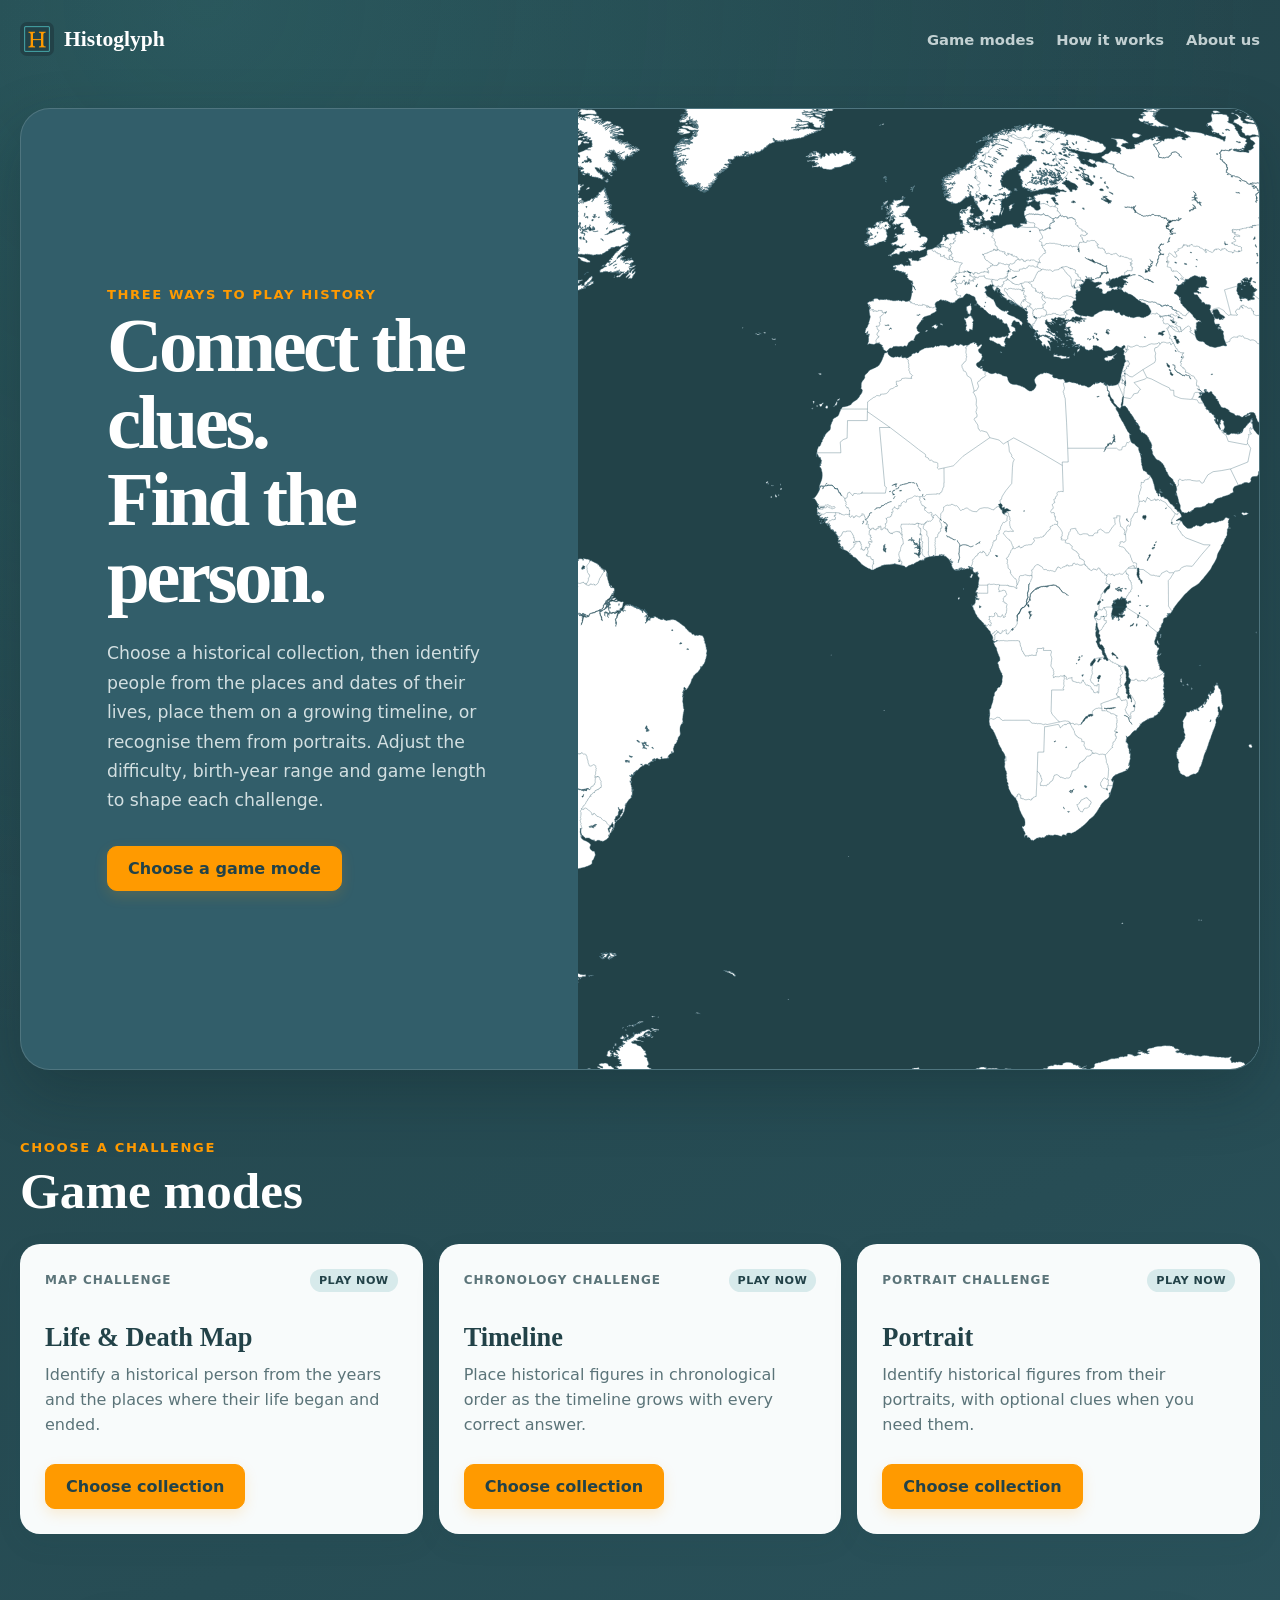
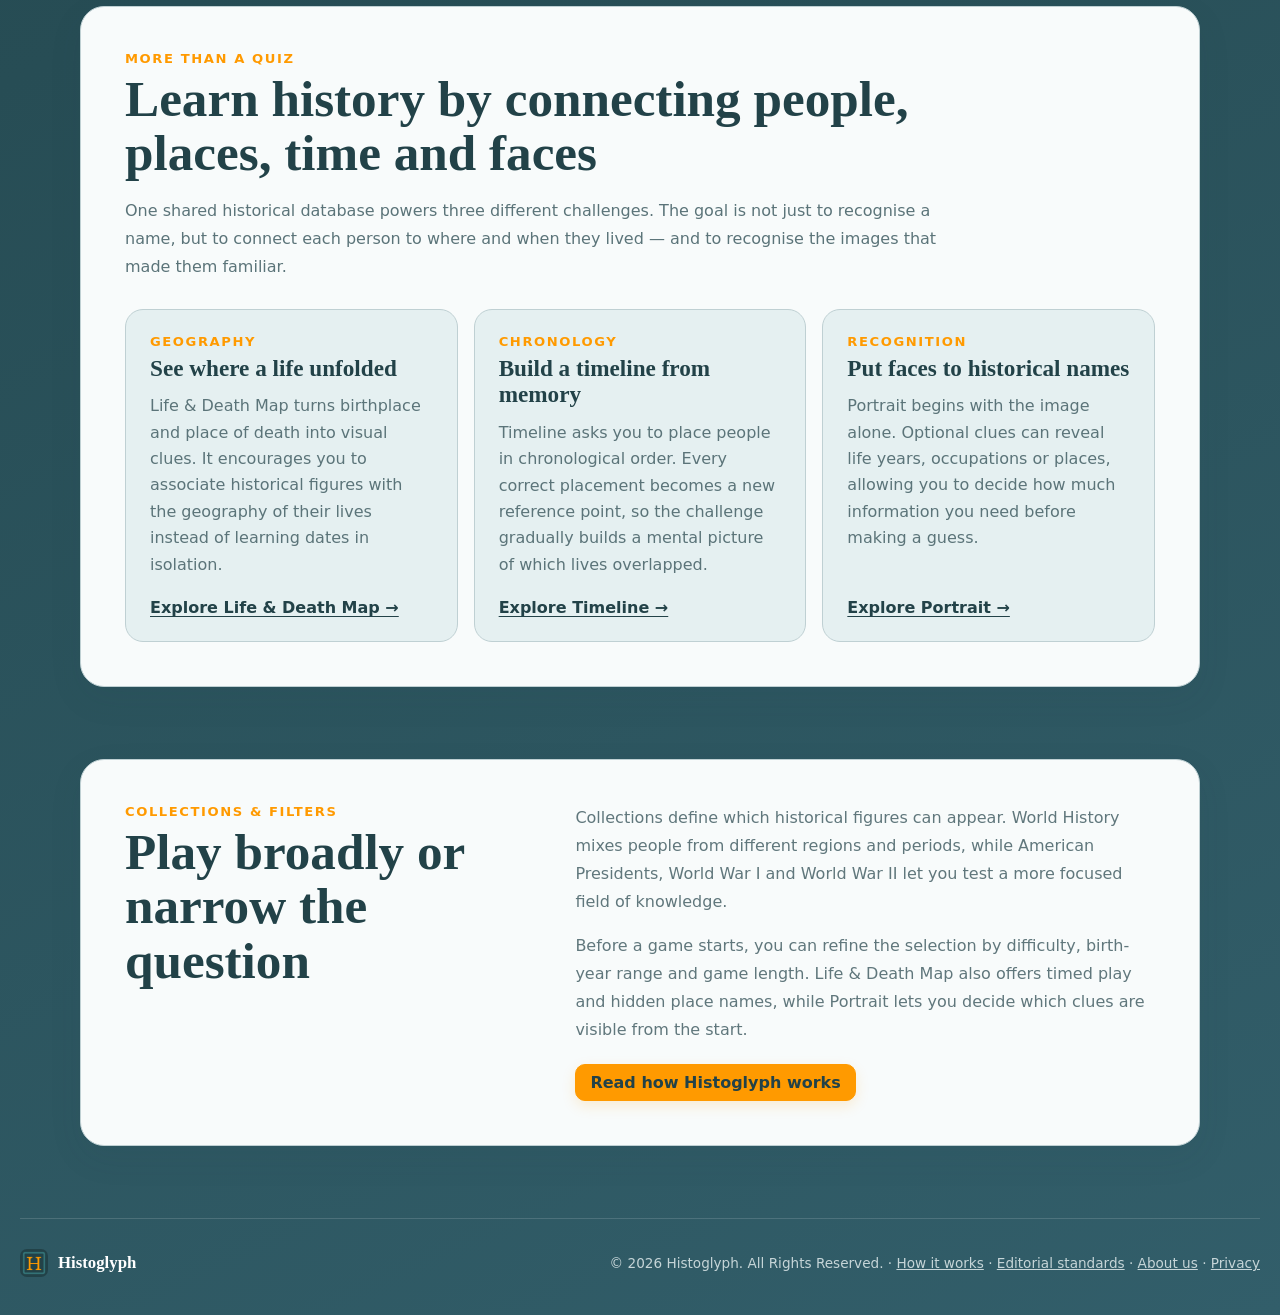
==== commit 423d960f: "V61" ====
--- a/index.html
+++ b/index.html
@@ -2,11 +2,11 @@
 <html lang="en">
 <head>
   <meta charset="UTF-8">
-  <meta name="viewport" content="width=device-width, initial-scale=1.0">
+  <meta name="viewport" content="width=device-width, initial-scale=1.0, viewport-fit=cover">
   <link rel="icon" type="image/png" href="assets/Histoglyph_image.png">
   <link rel="apple-touch-icon" href="assets/Histoglyph_image.png">
   <link rel="canonical" href="https://histoglyph.com/">
-  <meta name="description" content="Histoglyph is a collection of interactive history games.">
+  <meta name="description" content="Play Histoglyph's interactive history games: identify people from life dates and places, build a timeline, or recognise historical portraits.">
   <title>Histoglyph — History, decoded</title>
   <link rel="stylesheet" href="styles.css">
   <!-- Google AdSense / Auto ads -->
@@ -29,13 +29,14 @@
   <main>
     <section class="home-hero">
       <div class="home-hero-copy">
-        <p class="eyebrow">History, decoded</p>
-        <h1>Read the clues.<br>Find the person.</h1>
+        <p class="eyebrow">Three ways to play history</p>
+        <h1>Connect the clues.<br>Find the person.</h1>
         <p class="home-hero-intro">
-          Histoglyph is a growing collection of historical guessing games.
-          Explore lives, places, timelines and visual clues — one challenge at a time.
+          Choose a historical collection, then identify people from the places and dates of their lives,
+          place them on a growing timeline, or recognise them from portraits. Adjust the difficulty,
+          birth-year range and game length to shape each challenge.
         </p>
-        <a class="primary-button hero-button" href="#game-modes">Explore game modes</a>
+        <a class="primary-button hero-button" href="#game-modes">Choose a game mode</a>
       </div>
 
       <div class="home-map-art home-map-art--map-only" aria-hidden="true">
@@ -56,8 +57,8 @@
     <section class="content-section home-value-section" aria-labelledby="learn-history-title">
       <div class="content-section-heading">
         <p class="eyebrow">More than a quiz</p>
-        <h2 id="learn-history-title">Learn history by connecting people, places and time</h2>
-        <p>Histoglyph is built around one historical dataset that is reused across several kinds of challenges. The goal is not just to recognise a name, but to connect that person to a place, a period and the people who lived before or after them.</p>
+        <h2 id="learn-history-title">Learn history by connecting people, places, time and faces</h2>
+        <p>One shared historical database powers three different challenges. The goal is not just to recognise a name, but to connect each person to where and when they lived — and to recognise the images that made them familiar.</p>
       </div>
       <div class="content-card-grid content-card-grid--three">
         <article class="content-card">
@@ -87,8 +88,8 @@
         <h2 id="collections-title">Play broadly or narrow the question</h2>
       </div>
       <div class="prose-stack">
-        <p>Collections define which historical figures can appear. World History mixes people from different regions and periods, while focused collections such as American Presidents let you test a narrower field of knowledge.</p>
-        <p>Before a game starts, you can refine the selection by difficulty and birth-year range. You can play a fixed number of rounds or include every person that matches your filters.</p>
+        <p>Collections define which historical figures can appear. World History mixes people from different regions and periods, while American Presidents, World War I and World War II let you test a more focused field of knowledge.</p>
+        <p>Before a game starts, you can refine the selection by difficulty, birth-year range and game length. Life &amp; Death Map also offers timed play and hidden place names, while Portrait lets you decide which clues are visible from the start.</p>
         <a class="secondary-button compact-button content-cta" href="how-it-works.html">Read how Histoglyph works</a>
       </div>
     </section>
--- a/styles.css
+++ b/styles.css
@@ -5183,3 +5183,1019 @@
     padding: 22px 18px;
   }
 }
+
+/* V57 — full-site mobile pass.
+   The goal is a comfortable phone experience without changing game rules or
+   the projection geometry used by Life & Death Map. */
+html {
+  -webkit-text-size-adjust: 100%;
+}
+
+body {
+  overflow-x: hidden;
+}
+
+img,
+svg,
+video,
+canvas {
+  max-width: 100%;
+}
+
+button,
+a,
+input,
+select,
+textarea {
+  touch-action: manipulation;
+}
+
+@media (max-width: 760px) {
+  /* Prevent iOS from zooming the page when a form control receives focus. */
+  input,
+  select,
+  textarea {
+    font-size: 16px;
+  }
+
+  .primary-button,
+  .secondary-button,
+  .region-button,
+  .tab-button,
+  .danger-button,
+  .dialog-close-button {
+    min-height: 44px;
+  }
+
+  /* Shared public header / navigation. */
+  .site-header {
+    width: min(100% - 24px, 1240px);
+    display: grid;
+    grid-template-columns: 1fr;
+    gap: 10px;
+    padding: 14px 0 10px;
+  }
+
+  .site-header .brand {
+    width: max-content;
+    max-width: 100%;
+    font-size: 1.18rem;
+  }
+
+  .site-header .brand-logo {
+    width: 31px;
+    height: 31px;
+    flex-basis: 31px;
+  }
+
+  .site-nav {
+    width: 100%;
+    display: flex;
+    flex-direction: row;
+    align-items: center;
+    justify-content: flex-start;
+    gap: 6px;
+    padding: 0 0 3px;
+    overflow-x: auto;
+    overflow-y: hidden;
+    flex-wrap: nowrap;
+    scrollbar-width: none;
+    -webkit-overflow-scrolling: touch;
+  }
+
+  .site-nav::-webkit-scrollbar { display: none; }
+
+  .site-nav a {
+    flex: 0 0 auto;
+    padding: 8px 10px;
+    border-radius: 999px;
+    background: rgba(255, 255, 255, 0.08);
+    font-size: 0.78rem;
+    line-height: 1;
+    white-space: nowrap;
+  }
+
+  /* Shared footer. */
+  .site-footer {
+    width: min(100% - 24px, 1240px);
+    align-items: flex-start;
+    flex-direction: column;
+    gap: 10px;
+    padding: 22px 0 calc(26px + env(safe-area-inset-bottom));
+  }
+
+  .site-footer p {
+    max-width: 100%;
+    font-size: 0.76rem;
+    line-height: 1.65;
+    overflow-wrap: anywhere;
+  }
+
+  /* Homepage. */
+  .home-hero {
+    width: min(100% - 20px, 1240px);
+    min-height: 0;
+    margin: 8px auto 38px;
+    border-radius: 20px;
+  }
+
+  .home-hero-copy {
+    padding: 28px 20px 25px;
+  }
+
+  .home-hero h1 {
+    max-width: 100%;
+    font-size: clamp(2.35rem, 12vw, 3.35rem);
+    line-height: 0.98;
+    letter-spacing: -0.035em;
+  }
+
+  .home-hero-intro {
+    margin: 16px 0 22px;
+    font-size: 0.96rem;
+    line-height: 1.58;
+  }
+
+  .hero-button {
+    width: 100%;
+    min-height: 46px;
+    display: grid;
+    place-items: center;
+    text-align: center;
+  }
+
+  .home-map-art--map-only {
+    min-height: 245px !important;
+  }
+
+  .hero-map-only {
+    width: 136% !important;
+    max-width: none;
+    left: -18% !important;
+  }
+
+  .home-section,
+  .mode-page-shell,
+  .site-callout,
+  .content-section,
+  .article-shell {
+    width: min(100% - 20px, 1240px);
+  }
+
+  .home-section {
+    margin-bottom: 44px;
+  }
+
+  .section-heading {
+    gap: 12px;
+    margin-bottom: 16px;
+  }
+
+  .section-heading h2,
+  .collection-section-heading h2 {
+    font-size: clamp(1.85rem, 9vw, 2.55rem);
+  }
+
+  .mode-grid,
+  .collection-grid {
+    grid-template-columns: 1fr;
+    gap: 12px;
+  }
+
+  .mode-card,
+  .collection-card {
+    min-height: 0;
+    padding: 19px;
+    border-radius: 17px;
+  }
+
+  .mode-card h2,
+  .collection-card h3 {
+    margin: 20px 0 8px;
+    font-size: 1.45rem;
+  }
+
+  .mode-card-footer,
+  .collection-card-footer {
+    align-items: center;
+    gap: 8px;
+    padding-top: 18px;
+  }
+
+  .mode-card-action,
+  .collection-card-footer .primary-button,
+  .collection-card-footer .secondary-button {
+    min-height: 44px;
+  }
+
+  /* Collection / game-mode landing pages. */
+  .mode-page-shell {
+    margin-top: 12px;
+    margin-bottom: 48px;
+  }
+
+  .breadcrumbs {
+    gap: 6px;
+    font-size: 0.72rem;
+    line-height: 1.35;
+  }
+
+  .mode-hero {
+    gap: 22px;
+    margin: 16px 0 34px;
+    padding: 24px 19px;
+    border-radius: 20px;
+  }
+
+  .mode-hero h1 {
+    font-size: clamp(2.25rem, 11vw, 3.3rem);
+    line-height: 0.98;
+  }
+
+  .mode-hero p:not(.eyebrow) {
+    margin-top: 14px;
+    font-size: 0.95rem;
+    line-height: 1.6;
+  }
+
+  .mode-rules {
+    gap: 7px;
+  }
+
+  .mode-rules span {
+    padding: 10px 12px;
+    font-size: 0.82rem;
+  }
+
+  .mode-rules strong {
+    font-size: 1rem;
+  }
+
+  .collection-groups {
+    gap: 38px;
+  }
+
+  /* Editorial / AdSense content pages. */
+  .content-section {
+    margin-bottom: 34px;
+    padding: 21px 17px;
+    border-radius: 18px;
+  }
+
+  .content-section-heading {
+    margin-bottom: 19px;
+  }
+
+  .content-section-heading h2,
+  .content-section--split h2 {
+    font-size: clamp(1.8rem, 9vw, 2.45rem);
+  }
+
+  .content-section-heading > p:not(.eyebrow),
+  .prose-stack p,
+  .content-card p:not(.eyebrow) {
+    font-size: 0.94rem;
+    line-height: 1.65;
+  }
+
+  .content-card {
+    min-height: 0;
+    padding: 18px;
+    border-radius: 15px;
+  }
+
+  .content-card h3 {
+    font-size: 1.3rem;
+  }
+
+  .content-card .text-link {
+    padding-top: 15px;
+  }
+
+  .content-section--split {
+    gap: 18px;
+  }
+
+  .article-shell {
+    margin-top: 10px;
+    margin-bottom: 50px;
+  }
+
+  .article-hero {
+    margin: 15px 0 16px;
+    padding: 25px 19px;
+    border-radius: 18px;
+  }
+
+  .article-hero h1 {
+    font-size: clamp(2.15rem, 11vw, 3.15rem);
+    line-height: 1;
+  }
+
+  .article-hero > p:not(.eyebrow) {
+    margin-top: 13px;
+    font-size: 0.96rem;
+    line-height: 1.62;
+  }
+
+  .prose-section {
+    margin-bottom: 11px;
+    padding: 20px 17px;
+    border-radius: 17px;
+  }
+
+  .prose-section h2 {
+    margin-bottom: 9px;
+    font-size: clamp(1.55rem, 8vw, 2.15rem);
+  }
+
+  .prose-section p {
+    margin-bottom: 11px;
+    font-size: 0.95rem;
+    line-height: 1.67;
+  }
+
+  /* Game Settings dialogs: phone-height safe, touch friendly and no clipped controls. */
+  .game-settings-dialog {
+    width: calc(100% - 12px);
+    max-width: none;
+    max-height: calc(100dvh - 10px);
+    margin: auto;
+    border-radius: 18px;
+  }
+
+  .game-settings-form {
+    gap: 13px;
+    max-height: calc(100dvh - 12px);
+    padding: 16px 14px max(12px, env(safe-area-inset-bottom));
+  }
+
+  .game-settings-heading h2 {
+    font-size: 1.7rem;
+  }
+
+  .game-settings-heading p:last-child {
+    margin-top: 7px;
+    font-size: 0.8rem;
+    line-height: 1.38;
+  }
+
+  .game-settings-options {
+    gap: 7px;
+  }
+
+  .game-setting-option {
+    min-width: 0;
+    gap: 10px;
+    padding: 11px 12px;
+    border-radius: 12px;
+  }
+
+  .game-setting-copy strong {
+    font-size: 0.92rem;
+  }
+
+  .game-setting-copy small {
+    font-size: 0.76rem;
+    line-height: 1.35;
+  }
+
+  .game-setting-option--number,
+  .game-setting-option--select,
+  .game-setting-option--birth-range {
+    display: grid;
+    grid-template-columns: 1fr;
+    align-items: stretch;
+  }
+
+  .game-setting-select {
+    width: 100% !important;
+    min-width: 0 !important;
+    max-width: 100%;
+    padding: 11px 36px 11px 12px;
+  }
+
+  .round-count-control {
+    width: 100%;
+    grid-template-columns: minmax(92px, 120px) minmax(0, 1fr);
+    align-items: center;
+    justify-items: stretch;
+    gap: 10px;
+  }
+
+  .game-setting-number {
+    width: 100% !important;
+    min-width: 0 !important;
+    text-align: left;
+  }
+
+  .include-all-control {
+    justify-self: end;
+    min-height: 40px;
+  }
+
+  .birth-year-range-control {
+    width: 100%;
+    min-width: 0;
+    flex-basis: auto;
+  }
+
+  .birth-year-entry {
+    min-height: 40px;
+    font-size: 16px;
+  }
+
+  .birth-year-dual-range {
+    height: 34px;
+  }
+
+  .game-settings-note {
+    padding: 9px 11px;
+    font-size: 0.73rem;
+    line-height: 1.35;
+  }
+
+  .game-settings-actions {
+    margin: 0 -2px -2px;
+    padding: 15px 2px 2px;
+  }
+
+  /* Shared play-page header. Keep the game itself above the fold. */
+  .game-shell,
+  .timeline-game-shell,
+  .portrait-game-shell {
+    width: min(100% - 12px, 1120px);
+    margin: 8px auto 24px;
+  }
+
+  .game-header--play {
+    gap: 9px;
+    margin-bottom: 10px;
+  }
+
+  .game-header--play .play-brand {
+    gap: 7px;
+    font-size: 1rem;
+  }
+
+  .game-header--play .brand-logo {
+    width: 27px;
+    height: 27px;
+    flex-basis: 27px;
+  }
+
+  .game-header--play .breadcrumbs,
+  .game-header--play .intro {
+    display: none;
+  }
+
+  .game-header--play h1 {
+    margin-top: 4px;
+    font-size: clamp(1.55rem, 8vw, 2rem);
+  }
+
+  .game-header--play .play-settings-summary {
+    width: 100%;
+    gap: 5px;
+    margin-top: 7px;
+    padding-bottom: 2px;
+    overflow-x: auto;
+    flex-wrap: nowrap;
+    scrollbar-width: none;
+  }
+
+  .game-header--play .play-settings-summary::-webkit-scrollbar { display: none; }
+
+  .game-header--play .play-settings-summary span {
+    flex: 0 0 auto;
+    padding: 5px 7px;
+    font-size: 0.64rem;
+    white-space: nowrap;
+  }
+
+  .game-header--play .header-actions {
+    display: grid;
+    grid-template-columns: 1fr 1fr;
+    gap: 7px;
+  }
+
+  .game-header--play .header-actions > * {
+    min-width: 0;
+    min-height: 42px;
+    padding: 8px 9px;
+    font-size: 0.72rem;
+  }
+
+  /* Life & Death Map. The exact map aspect ratio remains untouched. */
+  .map-card {
+    border-radius: 14px;
+  }
+
+  .map-game-hud {
+    top: 6px;
+    right: 6px;
+    width: min(270px, calc(100% - 12px));
+    border-radius: 10px;
+  }
+
+  .map-game-hud-item {
+    padding: 6px 4px;
+  }
+
+  .map-game-hud-item span {
+    font-size: 0.53rem;
+  }
+
+  .map-game-hud-item strong {
+    font-size: 0.82rem;
+  }
+
+  .map-stage-wrapper .offline-map-controls {
+    right: 7px;
+    bottom: 7px;
+    gap: 5px;
+  }
+
+  .offline-map-control-button {
+    width: 38px;
+    height: 38px;
+  }
+
+  .offline-map-marker-label {
+    max-width: 132px;
+    padding: 4px 5px;
+  }
+
+  .offline-map-marker-year { font-size: 0.61rem; }
+  .offline-map-marker-place { font-size: 0.56rem; }
+
+  .map-footer {
+    padding: 8px 10px;
+  }
+
+  .map-legend {
+    gap: 9px 12px;
+    font-size: 0.72rem;
+  }
+
+  .answer-card {
+    margin-top: 9px;
+    padding: 13px;
+    border-radius: 14px;
+  }
+
+  .answer-card label {
+    font-size: 0.86rem;
+  }
+
+  .guess-help {
+    margin: 4px 0 8px;
+    font-size: 0.72rem;
+    line-height: 1.35;
+  }
+
+  .input-row,
+  .portrait-input-row {
+    grid-template-columns: 1fr;
+    gap: 7px;
+  }
+
+  .input-row input,
+  .portrait-input-row input {
+    min-height: 44px;
+  }
+
+  .input-row .primary-button,
+  .portrait-input-row .primary-button {
+    width: 100%;
+  }
+
+  .action-row {
+    display: grid;
+    grid-template-columns: repeat(3, minmax(0, 1fr));
+    align-items: stretch;
+    gap: 6px;
+    margin-top: 9px;
+  }
+
+  .action-row > * {
+    min-width: 0;
+    min-height: 42px;
+    padding: 8px 5px;
+    font-size: 0.68rem;
+    text-align: center;
+  }
+
+  .hint-panel {
+    margin-top: 9px;
+  }
+
+  .feedback {
+    min-height: 20px;
+    margin-top: 8px;
+    font-size: 0.78rem;
+  }
+
+  .round-result {
+    top: auto;
+    right: 6px;
+    bottom: 6px;
+    left: 6px;
+    max-height: min(58dvh, 360px);
+    overflow-y: auto;
+    padding: 11px 12px;
+    border-radius: 12px;
+  }
+
+  .round-result > strong {
+    font-size: 1.55rem;
+  }
+
+  .round-result p { font-size: 0.84rem; }
+  .round-result small { font-size: 0.7rem; }
+
+  .result-portrait,
+  .result-portrait img {
+    width: 82px;
+  }
+
+  /* Timeline: preserve horizontal ordering but use smaller, touch-friendly cards. */
+  .timeline-status-card {
+    margin-bottom: 8px;
+    border-radius: 12px;
+  }
+
+  .timeline-status-card > div {
+    padding: 8px 5px;
+  }
+
+  .timeline-status-card span { font-size: 0.52rem; }
+  .timeline-status-card strong { font-size: 0.9rem; }
+
+  .timeline-board-card--primary {
+    margin-bottom: 10px;
+    border-radius: 15px;
+  }
+
+  .timeline-board-heading {
+    gap: 4px;
+    padding: 11px 12px 8px;
+  }
+
+  .timeline-board-heading h2 {
+    font-size: 1.25rem;
+  }
+
+  .timeline-feedback {
+    min-height: 1em;
+    font-size: 0.7rem;
+  }
+
+  .timeline-board-card--primary .timeline-board-scroll {
+    padding: 15px 6px 18px;
+  }
+
+  .timeline-board-card--primary .timeline-board {
+    min-height: 158px;
+    padding: 16px 4px;
+  }
+
+  .timeline-board::before {
+    left: 22px;
+    right: 22px;
+    height: 3px;
+  }
+
+  .timeline-board::after {
+    right: 16px;
+    width: 9px;
+    height: 9px;
+    border-width: 3px 3px 0 0;
+  }
+
+  .timeline-placed-person {
+    width: 96px;
+    flex-basis: 96px;
+    border-radius: 11px;
+    scroll-snap-align: center;
+  }
+
+  .timeline-placed-person__body {
+    gap: 2px;
+    padding: 7px 6px 8px;
+  }
+
+  .timeline-placed-person__body strong {
+    font-size: 0.63rem;
+  }
+
+  .timeline-placed-person__body span {
+    font-size: 0.78rem;
+  }
+
+  .timeline-drop-slot {
+    width: 50px;
+    height: 88px;
+    flex-basis: 50px;
+    margin: 0 3px;
+    padding: 6px 3px;
+    border-radius: 11px;
+  }
+
+  .timeline-drop-slot span {
+    width: 25px;
+    height: 25px;
+    font-size: 1rem;
+  }
+
+  .timeline-drop-slot small {
+    max-width: 44px;
+    font-size: 0.51rem;
+  }
+
+  .timeline-challenge-layout--below {
+    grid-template-columns: 138px minmax(0, 1fr);
+    justify-items: stretch;
+    align-items: center;
+    gap: 12px;
+    margin-bottom: 12px;
+    padding: 11px;
+    border-radius: 14px;
+  }
+
+  .timeline-person-card--compact {
+    width: 138px;
+  }
+
+  .timeline-person-card--compact .timeline-person-card__body {
+    padding: 8px 9px 9px;
+  }
+
+  .timeline-person-card--compact h2 {
+    margin: 3px 0 6px;
+    font-size: 0.98rem;
+  }
+
+  .timeline-person-card--compact .timeline-person-card__birthplace {
+    display: grid;
+    grid-template-columns: 1fr;
+    gap: 2px;
+  }
+
+  .timeline-play-instructions {
+    max-width: none;
+    font-size: 0.76rem;
+    line-height: 1.48;
+    text-align: left;
+  }
+
+  /* Portrait: keep image, guessing area and clues compact. */
+  .portrait-status-card {
+    margin-bottom: 7px;
+  }
+
+  .portrait-status-card > div {
+    padding: 7px 4px;
+  }
+
+  .portrait-challenge-card--compact {
+    gap: 8px;
+    padding: 9px;
+    border-radius: 14px;
+  }
+
+  .portrait-challenge-card--compact .portrait-main-figure {
+    width: min(142px, 44vw);
+    max-width: 142px;
+  }
+
+  .portrait-question-heading {
+    margin-bottom: 6px;
+  }
+
+  .portrait-question-heading h2 {
+    font-size: 1.38rem;
+  }
+
+  .portrait-feedback-box {
+    min-height: 42px;
+    margin-bottom: 7px;
+    padding: 7px 8px;
+  }
+
+  .portrait-give-up-button {
+    min-height: 36px;
+    margin-top: 3px;
+  }
+
+  .portrait-clues--compact {
+    padding: 7px;
+    border-radius: 12px;
+  }
+
+  .portrait-clues-heading--compact {
+    margin-bottom: 5px;
+  }
+
+  .portrait-clue-grid--compact {
+    gap: 5px;
+  }
+
+  .portrait-clue-item--compact {
+    min-height: 62px;
+    gap: 4px;
+    padding: 5px;
+  }
+
+  .portrait-clue-item--compact .portrait-clue-button {
+    min-height: 34px;
+  }
+
+  /* All end-of-game dialogs remain fully visible on small screens. */
+  .game-summary-modal {
+    align-items: center;
+    padding: 8px 8px max(8px, env(safe-area-inset-bottom));
+  }
+
+  .game-summary-card {
+    width: min(100%, 520px);
+    max-height: calc(100dvh - 16px);
+    overflow-y: auto;
+    padding: 22px 15px 16px;
+    border-radius: 19px;
+  }
+
+  .game-summary-card h2 {
+    font-size: clamp(2rem, 11vw, 2.8rem);
+  }
+
+  .game-summary-message {
+    margin-bottom: 14px;
+    font-size: 0.84rem;
+  }
+
+  .game-summary-main {
+    margin-bottom: 10px;
+    padding: 13px 12px;
+  }
+
+  .game-summary-main strong {
+    font-size: 2.4rem;
+  }
+
+  .game-summary-stats,
+  .timeline-summary-stats,
+  .portrait-summary-stats {
+    grid-template-columns: repeat(2, minmax(0, 1fr));
+    gap: 6px;
+    margin-bottom: 12px;
+  }
+
+  .game-summary-stats > div {
+    padding: 9px 5px;
+  }
+
+  .game-summary-actions {
+    grid-template-columns: 1fr;
+    gap: 7px;
+  }
+}
+
+@media (max-width: 430px) {
+  .site-header,
+  .site-footer {
+    width: calc(100% - 18px);
+  }
+
+  .site-nav a {
+    padding: 8px 9px;
+    font-size: 0.74rem;
+  }
+
+  .home-hero,
+  .home-section,
+  .mode-page-shell,
+  .content-section,
+  .article-shell {
+    width: calc(100% - 14px);
+  }
+
+  .home-hero-copy {
+    padding-inline: 17px;
+  }
+
+  .home-map-art--map-only {
+    min-height: 215px !important;
+  }
+
+  .mode-card,
+  .collection-card {
+    padding: 17px;
+  }
+
+  .mode-card-footer,
+  .collection-card-footer {
+    align-items: stretch;
+    flex-direction: column;
+  }
+
+  .mode-card-footer .primary-button,
+  .mode-card-footer .secondary-button,
+  .collection-card-footer .primary-button,
+  .collection-card-footer .secondary-button {
+    width: 100%;
+    text-align: center;
+  }
+
+  .game-settings-form {
+    padding-inline: 11px;
+  }
+
+  .round-count-control {
+    grid-template-columns: 1fr;
+  }
+
+  .include-all-control {
+    justify-self: start;
+  }
+
+  .birth-year-range-values {
+    gap: 5px;
+  }
+
+  .action-row {
+    grid-template-columns: 1fr 1fr;
+  }
+
+  .action-row #next-button {
+    grid-column: 1 / -1;
+  }
+
+  .timeline-challenge-layout--below {
+    grid-template-columns: 124px minmax(0, 1fr);
+    gap: 9px;
+  }
+
+  .timeline-person-card--compact {
+    width: 124px;
+  }
+
+  .timeline-play-instructions {
+    font-size: 0.7rem;
+  }
+
+  .timeline-placed-person {
+    width: 88px;
+    flex-basis: 88px;
+  }
+
+  .timeline-drop-slot {
+    width: 46px;
+    flex-basis: 46px;
+  }
+
+  .portrait-clue-grid--compact {
+    grid-template-columns: 1fr;
+  }
+
+  .portrait-clue-item--compact {
+    grid-template-columns: minmax(0, 1fr) auto;
+    min-height: 48px;
+  }
+
+  .portrait-clue-item--compact .portrait-clue-button {
+    width: auto;
+    min-width: 66px;
+  }
+
+  .game-summary-card {
+    padding-inline: 13px;
+  }
+}
+
+/* V57 follow-up: play pages use the same readable footer treatment on dark backgrounds. */
+@media (max-width: 760px) {
+  body:not(.site-page) > .site-footer {
+    color: rgba(245, 251, 251, 0.76);
+    border-top-color: rgba(255, 255, 255, 0.14);
+  }
+  body:not(.site-page) > .site-footer .brand { color: #ffffff; }
+  body:not(.site-page) > .site-footer a:hover { color: var(--highlight); }
+}
+
+@media (max-width: 430px) {
+  .portrait-clue-grid--compact {
+    grid-template-columns: repeat(3, minmax(0, 1fr));
+  }
+
+  .portrait-clue-item--compact {
+    grid-template-columns: 1fr;
+    align-content: start;
+    min-height: 60px;
+  }
+
+  .portrait-clue-item--compact .portrait-clue-button {
+    width: 100%;
+    min-width: 0;
+  }
+}
